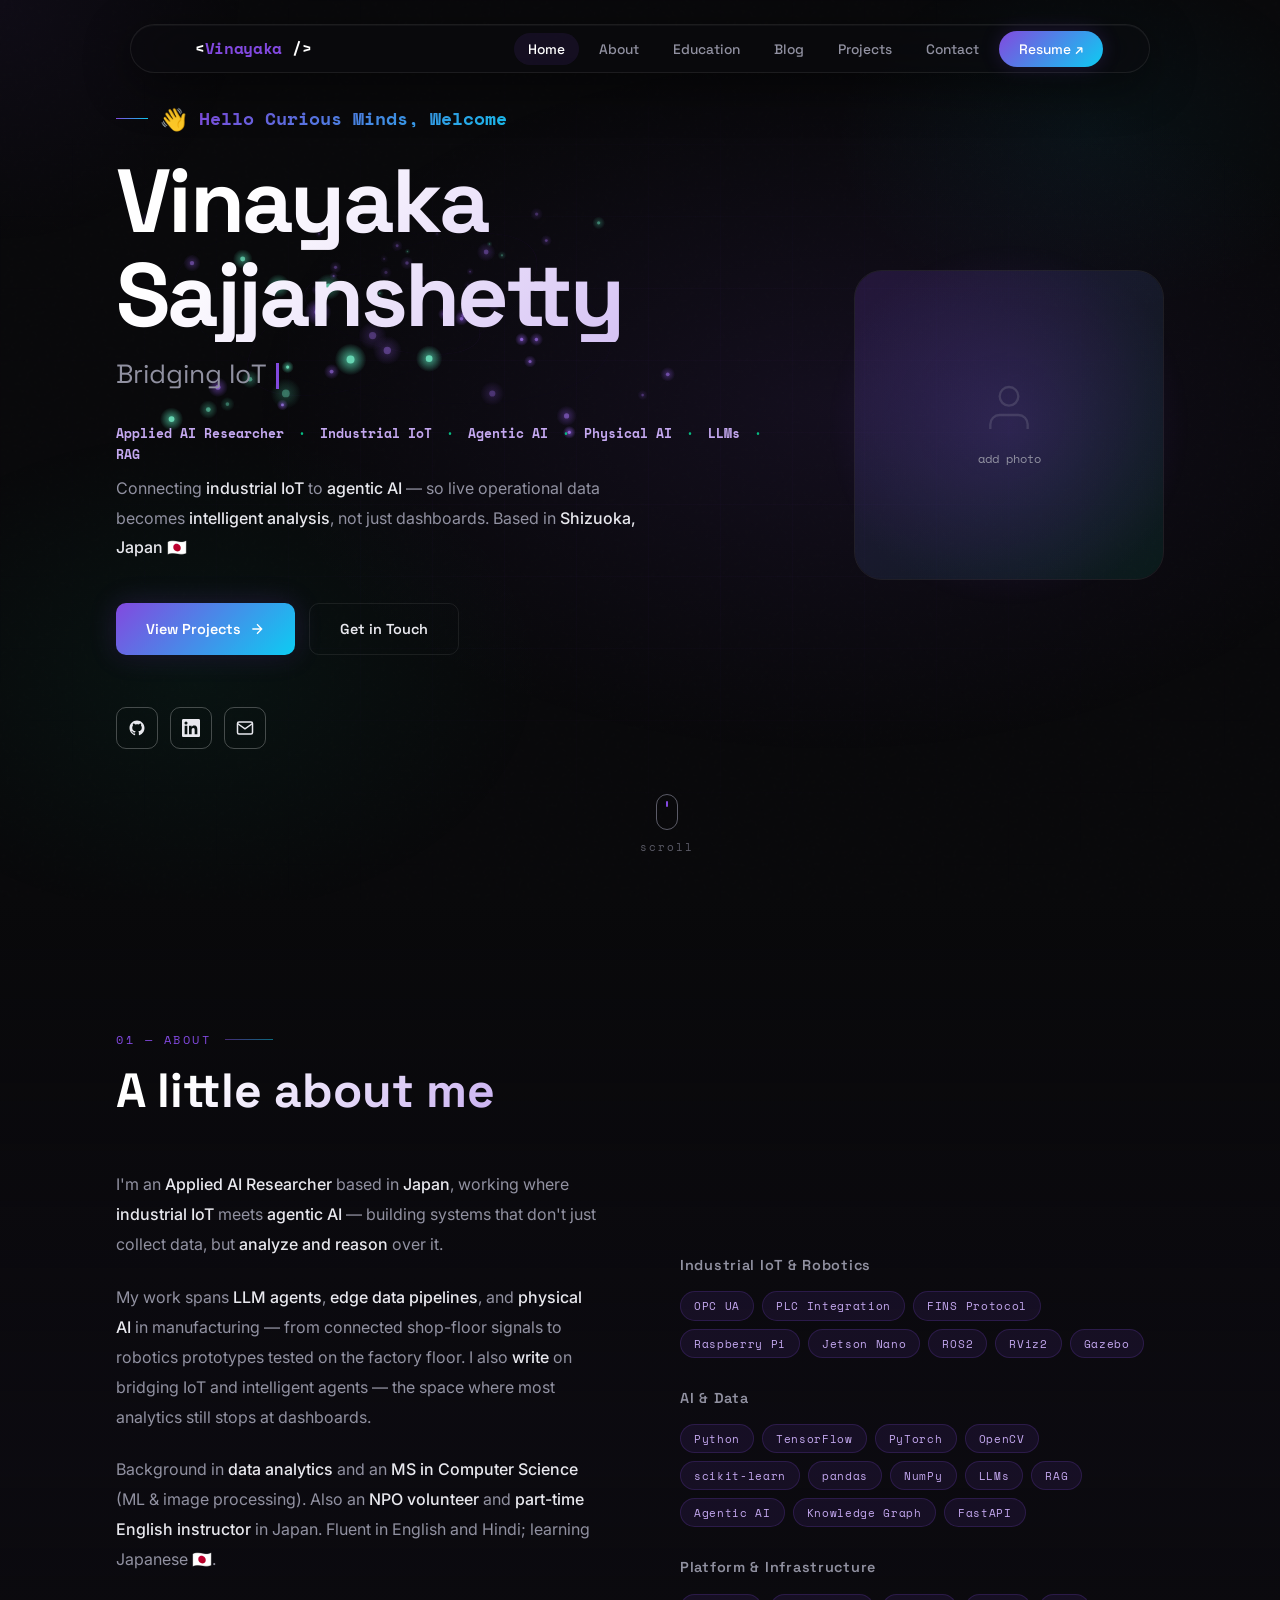
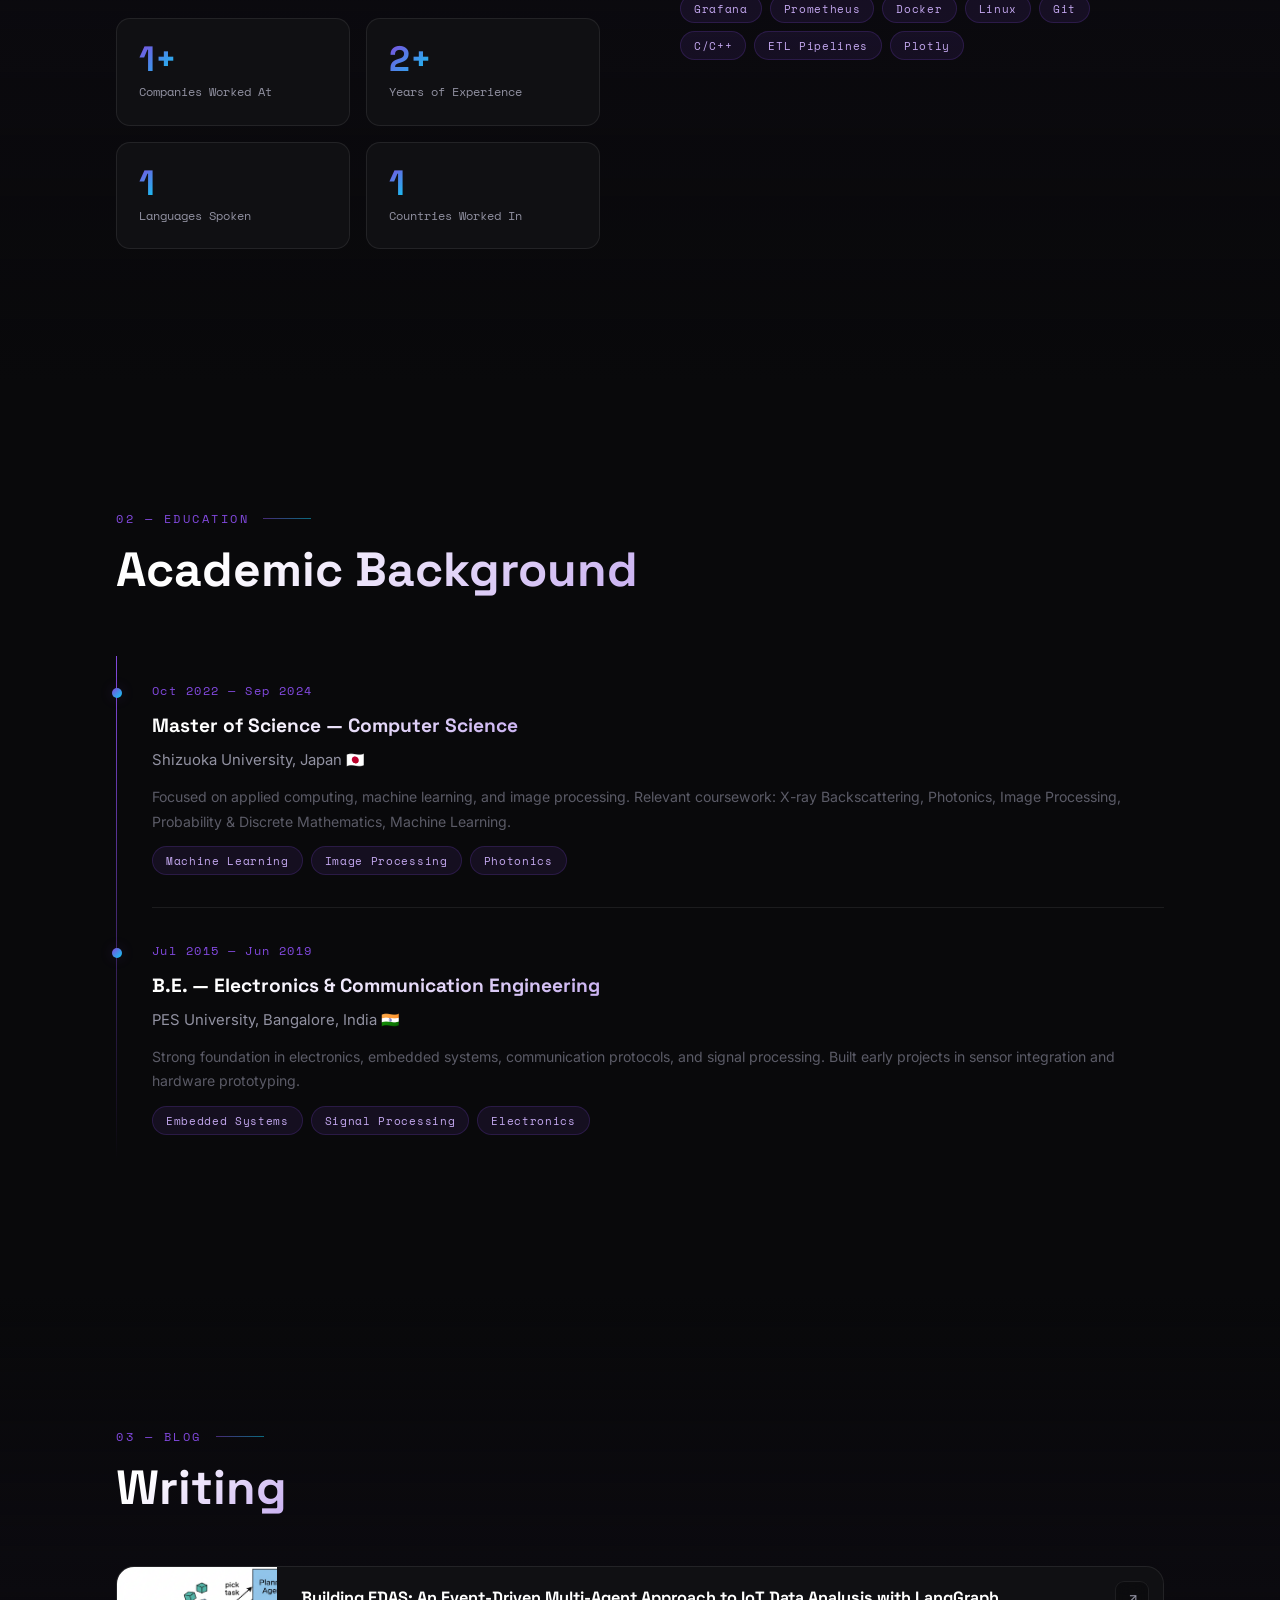
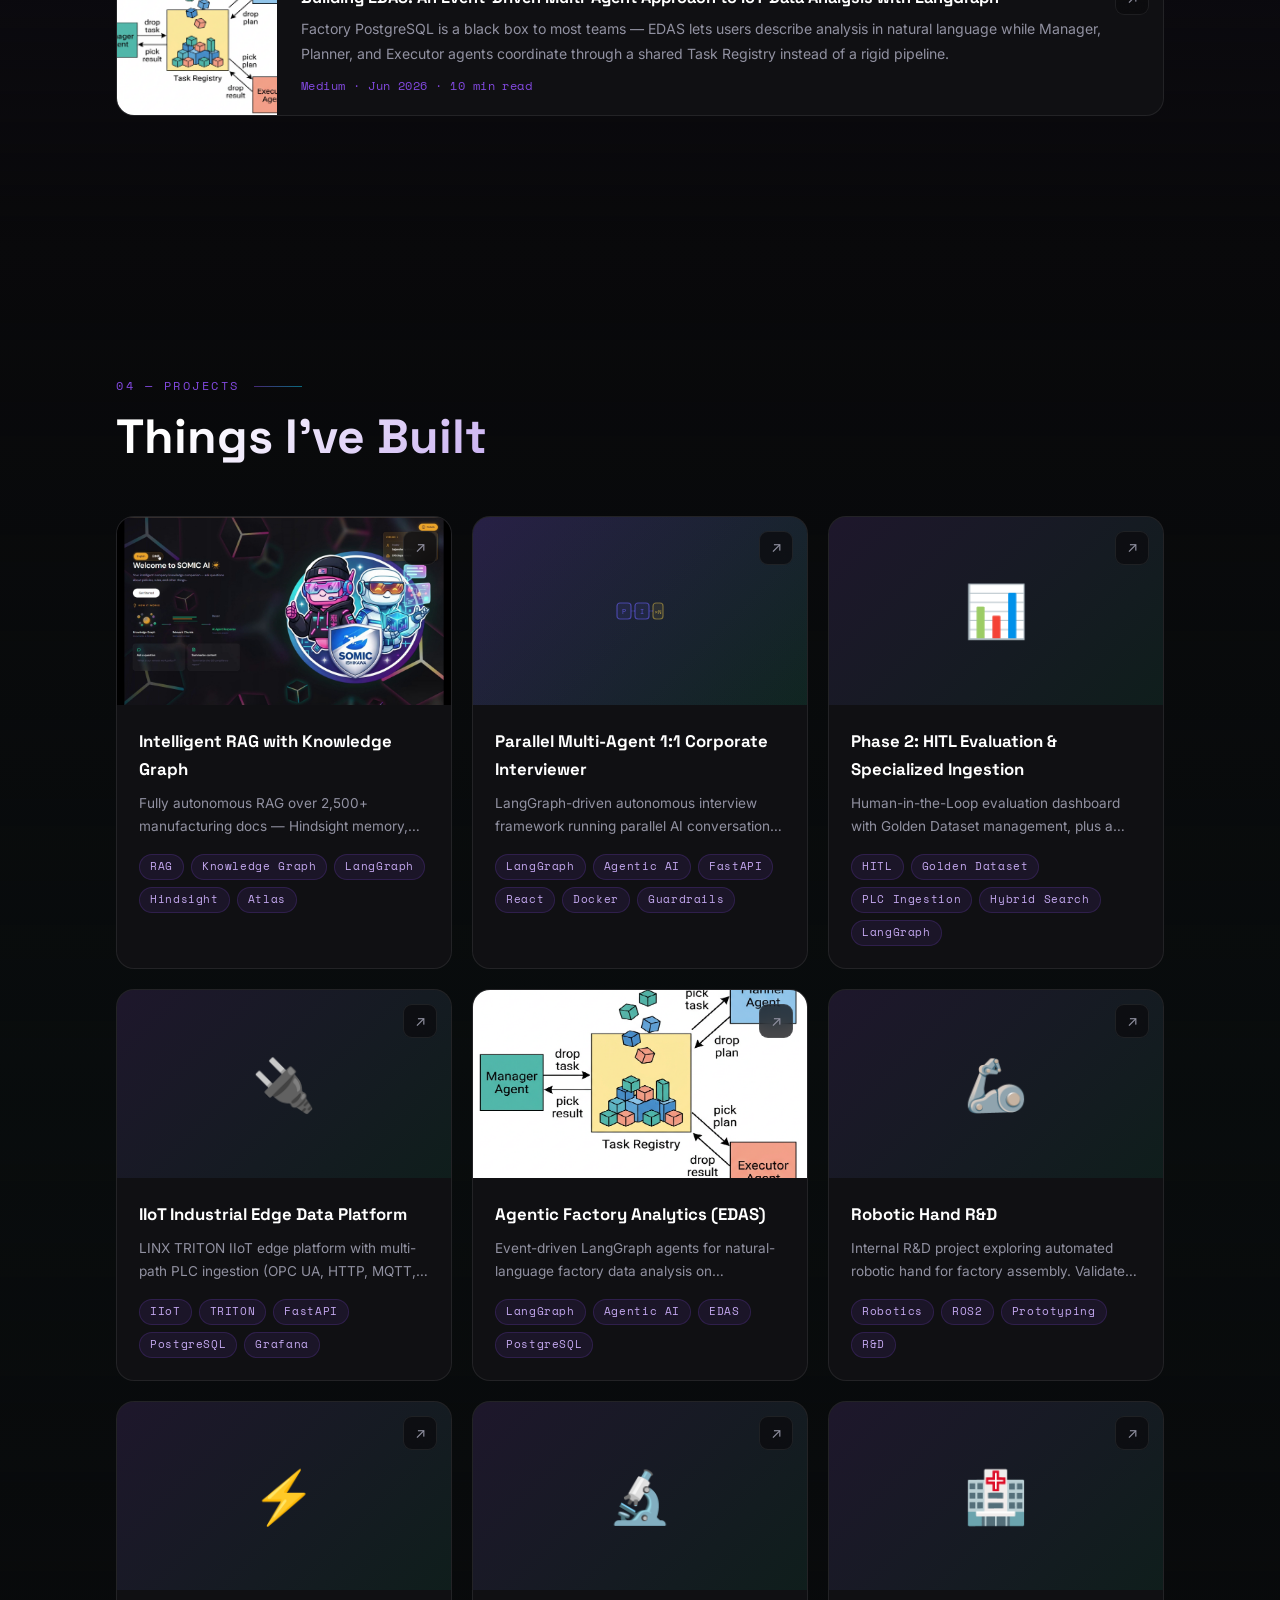
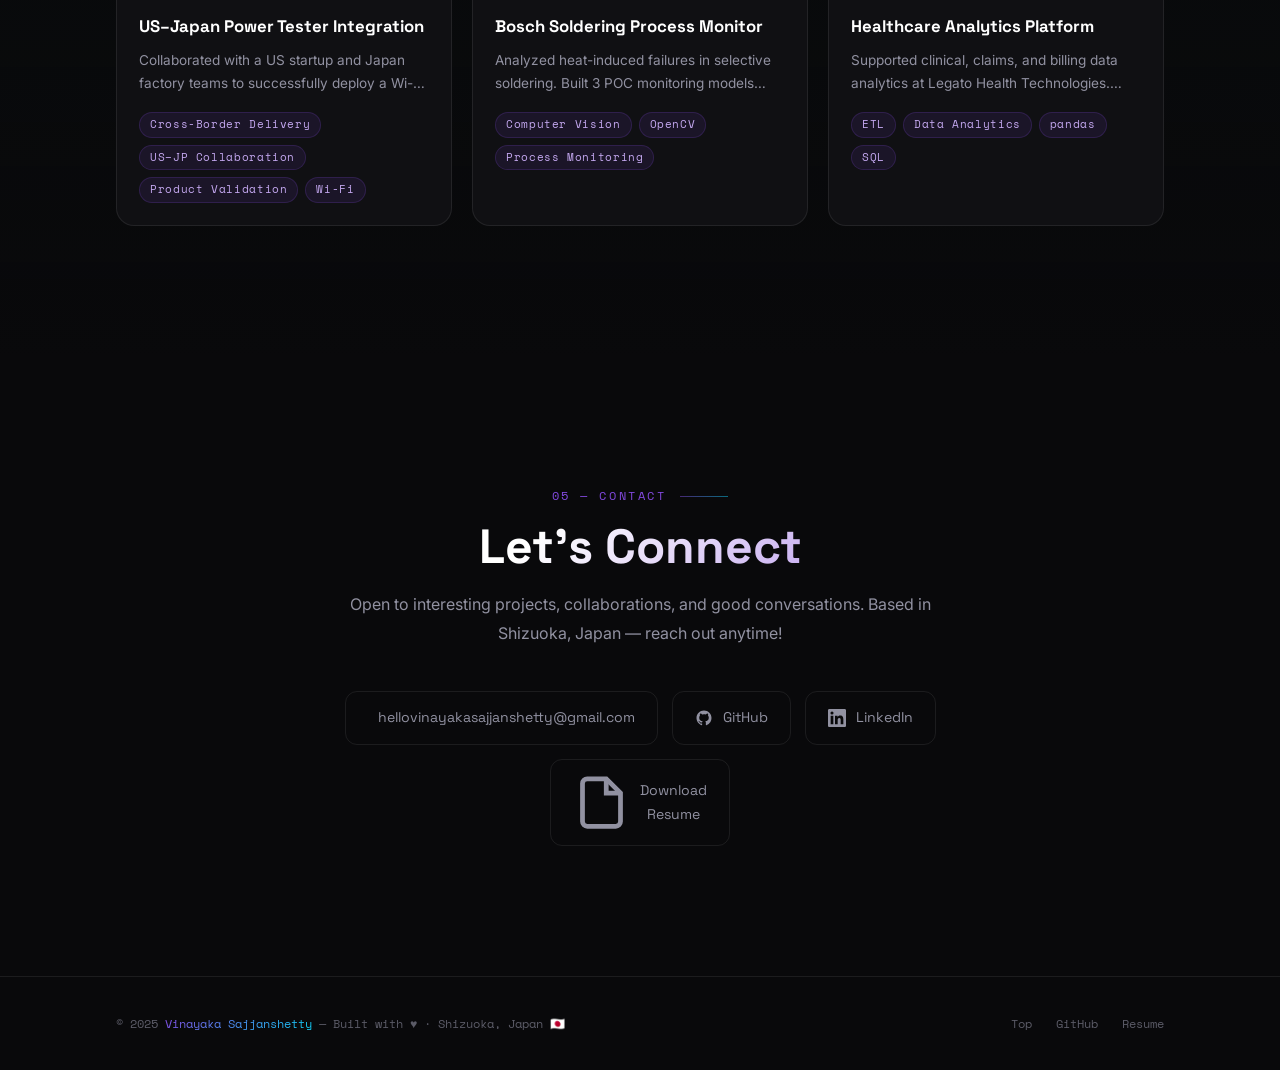
==== index.html @ d5595fe8 "added the new project the 1-1 maanger agent project" ====
<!DOCTYPE html>
<html lang="en">
<head>
  <meta charset="UTF-8" />
  <meta name="viewport" content="width=device-width, initial-scale=1.0" />
  <title>Vinayaka Sajjanshetty — Applied AI Researcher | IoT & Agentic AI</title>
  <meta name="description" content="Portfolio of Vinayaka Sajjanshetty — Applied AI Researcher bridging industrial IoT and agentic AI. Physical AI, LLMs, RAG, and manufacturing systems. Based in Shizuoka, Japan." />
  <link rel="stylesheet" href="css/style.css" />
  <link rel="stylesheet" href="css/hero.css" />
  <link rel="stylesheet" href="css/sections.css" />
</head>
<body>

  <div id="progress-bar"></div>
  <div id="cursor-glow"></div>

  <!-- NAVBAR -->
  <nav id="navbar">
    <div class="container nav-inner">
      <a href="#home" class="nav-logo">&lt;<span>Vinayaka</span> /&gt;</a>
      <ul class="nav-links">
        <li><a href="#home" class="active">Home</a></li>
        <li><a href="#about">About</a></li>
        <li><a href="#education">Education</a></li>
        <li><a href="#blog">Blog</a></li>
        <li><a href="#projects">Projects</a></li>
        <li><a href="#contact">Contact</a></li>
        <li><a href="resume.pdf" target="_blank" class="nav-resume">Resume ↗</a></li>
      </ul>
      <div class="nav-toggle" aria-label="Toggle menu">
        <span></span><span></span><span></span>
      </div>
    </div>
  </nav>

  <!-- HERO -->
  <section id="home">
    <div class="container hero-inner">
      <div class="hero-text">
        <canvas id="hero-canvas"></canvas>
        <div class="hero-text-content">
          <p class="hero-greeting">
            <span class="wave-hand">👋</span>
            <span class="greeting-text">Hello Curious Minds, Welcome<span class="animated-dots"></span></span>
          </p>
          <h1 class="hero-name">Vinayaka Sajjanshetty</h1>
          <p class="hero-role">
            <span id="typewriter" data-words="Bridging IoT &amp; Agentic AI|Applied AI Researcher|Physical AI &amp; Robotics|Industrial Intelligence"></span>
            <span class="cursor-blink"></span>
          </p>
          <p class="hero-tags">
            Applied AI Researcher <span class="role-sep">&middot;</span> Industrial IoT <span class="role-sep">&middot;</span> Agentic AI <span class="role-sep">&middot;</span> Physical AI <span class="role-sep">&middot;</span> LLMs <span class="role-sep">&middot;</span> RAG
          </p>
          <p class="hero-desc">
            Connecting <strong>industrial IoT</strong> to <strong>agentic AI</strong> &mdash; so live operational data becomes <strong>intelligent analysis</strong>, not just dashboards. Based in <strong>Shizuoka, Japan 🇯🇵</strong>
          </p>
          <div class="hero-cta">
            <a href="#projects" class="btn btn-primary">
              View Projects
              <svg width="16" height="16" viewBox="0 0 24 24" fill="none" stroke="currentColor" stroke-width="2"><path d="M5 12h14M12 5l7 7-7 7"/></svg>
            </a>
            <a href="#contact" class="btn btn-outline">Get in Touch</a>
          </div>
          <div class="hero-socials">
            <a href="https://github.com/vinayakas1997" target="_blank" title="GitHub">
              <svg viewBox="0 0 24 24" width="18" height="18" fill="currentColor"><path d="M12 2C6.477 2 2 6.484 2 12.017c0 4.425 2.865 8.18 6.839 9.504.5.092.682-.217.682-.483 0-.237-.008-.868-.013-1.703-2.782.605-3.369-1.343-3.369-1.343-.454-1.158-1.11-1.466-1.11-1.466-.908-.62.069-.608.069-.608 1.003.07 1.531 1.032 1.531 1.032.892 1.53 2.341 1.088 2.91.832.092-.647.35-1.088.636-1.338-2.22-.253-4.555-1.113-4.555-4.951 0-1.093.39-1.988 1.029-2.688-.103-.253-.446-1.272.098-2.65 0 0 .84-.27 2.75 1.026A9.564 9.564 0 0112 6.844c.85.004 1.705.115 2.504.337 1.909-1.296 2.747-1.027 2.747-1.027.546 1.379.202 2.398.1 2.651.64.7 1.028 1.595 1.028 2.688 0 3.848-2.339 4.695-4.566 4.943.359.309.678.92.678 1.855 0 1.338-.012 2.419-.012 2.747 0 .268.18.58.688.482A10.019 10.019 0 0022 12.017C22 6.484 17.522 2 12 2z"/></svg>
            </a>
            <a href="https://linkedin.com/in/vinayaka-sajjanshetty" target="_blank" title="LinkedIn">
              <svg viewBox="0 0 24 24" width="18" height="18" fill="currentColor"><path d="M20.447 20.452h-3.554v-5.569c0-1.328-.027-3.037-1.852-3.037-1.853 0-2.136 1.445-2.136 2.939v5.667H9.351V9h3.414v1.561h.046c.477-.9 1.637-1.85 3.37-1.85 3.601 0 4.267 2.37 4.267 5.455v6.286zM5.337 7.433a2.062 2.062 0 01-2.063-2.065 2.064 2.064 0 112.063 2.065zm1.782 13.019H3.555V9h3.564v11.452zM22.225 0H1.771C.792 0 0 .774 0 1.729v20.542C0 23.227.792 24 1.771 24h20.451C23.2 24 24 23.227 24 22.271V1.729C24 .774 23.2 0 22.222 0h.003z"/></svg>
            </a>
            <a href="mailto:hellovinayakasajjanshetty@gmail.com" title="Email">
              <svg viewBox="0 0 24 24" width="18" height="18" fill="none" stroke="currentColor" stroke-width="2"><path d="M4 4h16c1.1 0 2 .9 2 2v12c0 1.1-.9 2-2 2H4c-1.1 0-2-.9-2-2V6c0-1.1.9-2 2-2z"/><polyline points="22,6 12,13 2,6"/></svg>
            </a>
          </div>
        </div>
      </div>

      <div class="hero-photo-wrap">
        <div class="hero-photo-frame">
          <div class="hero-photo-placeholder">
            <svg viewBox="0 0 24 24" fill="none" stroke="currentColor" stroke-width="1"><path d="M20 21v-2a4 4 0 0 0-4-4H8a4 4 0 0 0-4 4v2"/><circle cx="12" cy="7" r="4"/></svg>
            <span>add photo</span>
          </div>
        </div>
      </div>
    </div>

    <div class="scroll-hint">
      <div class="scroll-mouse"></div>
      <span>scroll</span>
    </div>
  </section>


  <!-- ABOUT -->
  <section id="about">
    <div class="container">
      <p class="section-eyebrow reveal">01 — About</p>
      <div class="about-grid">

        <div class="about-text reveal">
          <h2 class="section-title">A little about me</h2>
          <p>
            I'm an <strong>Applied AI Researcher</strong> based in <strong>Japan</strong>, working where <strong>industrial IoT</strong> meets <strong>agentic AI</strong> &mdash; building systems that don't just collect data, but <strong>analyze and reason</strong> over it.
          </p>
          <p>
            My work spans <strong>LLM agents</strong>, <strong>edge data pipelines</strong>, and <strong>physical AI</strong> in manufacturing &mdash; from connected shop-floor signals to robotics prototypes tested on the factory floor. I also <strong>write</strong> on bridging IoT and intelligent agents &mdash; the space where most analytics still stops at dashboards.
          </p>
          <p>
            Background in <strong>data analytics</strong> and an <strong>MS in Computer Science</strong> (ML &amp; image processing). Also an <strong>NPO volunteer</strong> and <strong>part-time English instructor</strong> in Japan. Fluent in English and Hindi; learning Japanese 🇯🇵.
          </p>

          <div class="about-stats stagger">
            <div class="stat-card" style="--i:0">
              <div class="stat-num" data-target="3" data-suffix="+">0<span>+</span></div>
              <div class="stat-label">Companies Worked At</div>
            </div>
            <div class="stat-card" style="--i:1">
              <div class="stat-num" data-target="5" data-suffix="+">0<span>+</span></div>
              <div class="stat-label">Years of Experience</div>
            </div>
            <div class="stat-card" style="--i:2">
              <div class="stat-num" data-target="3" data-suffix="">0</div>
              <div class="stat-label">Languages Spoken</div>
            </div>
            <div class="stat-card" style="--i:3">
              <div class="stat-num" data-target="2" data-suffix="">0</div>
              <div class="stat-label">Countries Worked In</div>
            </div>
          </div>
        </div>

        <div class="about-skills reveal-right">
          <h3>Industrial IoT & Robotics</h3>
          <div class="skills-list">
            <span class="tag">OPC UA</span>
            <span class="tag">PLC Integration</span>
            <span class="tag">FINS Protocol</span>
            <span class="tag">Raspberry Pi</span>
            <span class="tag">Jetson Nano</span>
            <span class="tag">ROS2</span>
            <span class="tag">RViz2</span>
            <span class="tag">Gazebo</span>
          </div>

          <h3>AI & Data</h3>
          <div class="skills-list">
            <span class="tag">Python</span>
            <span class="tag">TensorFlow</span>
            <span class="tag">PyTorch</span>
            <span class="tag">OpenCV</span>
            <span class="tag">scikit-learn</span>
            <span class="tag">pandas</span>
            <span class="tag">NumPy</span>
            <span class="tag">LLMs</span>
            <span class="tag">RAG</span>
            <span class="tag">Agentic AI</span>
            <span class="tag">Knowledge Graph</span>
            <span class="tag">FastAPI</span>
          </div>

          <h3>Platform & Infrastructure</h3>
          <div class="skills-list">
            <span class="tag">Grafana</span>
            <span class="tag">Prometheus</span>
            <span class="tag">Docker</span>
            <span class="tag">Linux</span>
            <span class="tag">Git</span>
            <span class="tag">C/C++</span>
            <span class="tag">ETL Pipelines</span>
            <span class="tag">Plotly</span>
          </div>
        </div>

      </div>
    </div>
  </section>


  <!-- EDUCATION -->
  <section id="education">
    <div class="container">
      <p class="section-eyebrow reveal">02 — Education</p>
      <h2 class="section-title reveal">Academic Background</h2>

      <div class="edu-timeline">

        <div class="edu-item reveal">
          <div class="edu-year">Oct 2022 — Sep 2024</div>
          <div class="edu-degree">Master of Science — Computer Science</div>
          <div class="edu-school">Shizuoka University, Japan 🇯🇵</div>
          <div class="edu-desc">
            Focused on applied computing, machine learning, and image processing.
            Relevant coursework: X-ray Backscattering, Photonics, Image Processing,
            Probability & Discrete Mathematics, Machine Learning.
          </div>
          <div style="margin-top:12px;display:flex;gap:8px;flex-wrap:wrap;">
            <span class="tag">Machine Learning</span>
            <span class="tag">Image Processing</span>
            <span class="tag">Photonics</span>
          </div>
        </div>

        <div class="edu-item reveal">
          <div class="edu-year">Jul 2015 — Jun 2019</div>
          <div class="edu-degree">B.E. — Electronics & Communication Engineering</div>
          <div class="edu-school">PES University, Bangalore, India 🇮🇳</div>
          <div class="edu-desc">
            Strong foundation in electronics, embedded systems, communication protocols,
            and signal processing. Built early projects in sensor integration and hardware prototyping.
          </div>
          <div style="margin-top:12px;display:flex;gap:8px;flex-wrap:wrap;">
            <span class="tag">Embedded Systems</span>
            <span class="tag">Signal Processing</span>
            <span class="tag">Electronics</span>
          </div>
        </div>

      </div>
    </div>
  </section>


  <!-- BLOG -->
  <section id="blog">
    <div class="container">
      <p class="section-eyebrow reveal">03 — Blog</p>
      <h2 class="section-title reveal">Writing</h2>

      <div class="blog-list">
        <a href="https://medium.com/@vinayakasomic/building-edas-an-event-driven-multi-agent-approach-to-iot-data-analysis-with-langgraph-da48994e12d5"
           class="blog-card reveal" target="_blank" rel="noopener noreferrer">
          <div class="blog-card-thumb">
            <img src="projects/agentic-factory-analytics/model_architecture.png"
                 alt="EDAS Task Registry architecture" loading="lazy" />
          </div>
          <div class="blog-card-body">
            <h3 class="blog-card-title">Building EDAS: An Event-Driven Multi-Agent Approach to IoT Data Analysis with LangGraph</h3>
            <p class="blog-card-desc">
              Factory PostgreSQL is a black box to most teams — EDAS lets users describe analysis in natural language
              while Manager, Planner, and Executor agents coordinate through a shared Task Registry instead of a rigid pipeline.
            </p>
            <span class="blog-card-meta">Medium · Jun 2026 · 10 min read</span>
          </div>
          <span class="blog-card-arrow" aria-hidden="true">↗</span>
        </a>
      </div>
    </div>
  </section>


  <!-- PROJECTS -->
  <section id="projects">
    <div class="container">
      <p class="section-eyebrow reveal">04 — Projects</p>
      <h2 class="section-title reveal">Things I've Built</h2>

      <div class="projects-grid">

        <!-- Project 1 -->
        <a href="projects/somic-ai-agent/index.html" class="project-card reveal" style="--i:0">
          <div class="project-cover">
            <img src="projects/somic-ai-agent/assets/chatbot-poster.jpg" alt="RAG chatbot demo" class="project-cover-img" loading="lazy" />
          </div>
          <div class="project-arrow">↗</div>
          <div class="project-body">
            <h3 class="project-title">Intelligent RAG with Knowledge Graph</h3>
            <p class="project-desc">
              Fully autonomous RAG over 2,500+ manufacturing docs — Hindsight memory, LangGraph agents, hybrid retrieval, and Atlas inference (~70 t/s) with bidirectional JP ↔ EN cited answers.
            </p>
            <div class="project-tags">
              <span class="tag">RAG</span>
              <span class="tag">Knowledge Graph</span>
              <span class="tag">LangGraph</span>
              <span class="tag">Hindsight</span>
              <span class="tag">Atlas</span>
            </div>
          </div>
        </a>

        <!-- Multi-Agent Interviewer (Recent) -->
        <a href="projects/multi-agent-interviewer/index.html" class="project-card reveal" style="--i:1">
          <div class="project-cover">
            <div class="project-cover-placeholder" style="background:linear-gradient(135deg,rgba(108,99,255,0.12),rgba(29,158,117,0.06));padding:12px;">
              <svg width="48" height="32" viewBox="0 0 48 32" fill="none" xmlns="http://www.w3.org/2000/svg">
                <rect x="1" y="8" width="14" height="16" rx="3" stroke="rgba(108,99,255,0.55)" stroke-width="1.2" fill="rgba(108,99,255,0.08)"/>
                <text x="8" y="19" text-anchor="middle" fill="rgba(108,99,255,0.7)" font-size="7" font-family="monospace">P</text>
                <rect x="19" y="8" width="14" height="16" rx="3" stroke="rgba(108,99,255,0.55)" stroke-width="1.2" fill="rgba(108,99,255,0.08)"/>
                <text x="26" y="19" text-anchor="middle" fill="rgba(108,99,255,0.7)" font-size="7" font-family="monospace">I</text>
                <rect x="37" y="8" width="10" height="16" rx="3" stroke="rgba(232,197,71,0.45)" stroke-width="1.2" fill="rgba(232,197,71,0.08)"/>
                <text x="42" y="19" text-anchor="middle" fill="rgba(232,197,71,0.7)" font-size="6" font-family="monospace">×N</text>
                <line x1="15" y1="16" x2="19" y2="16" stroke="rgba(108,99,255,0.35)" stroke-width="0.8"/>
                <polygon points="18,15 19,16 18,17" fill="rgba(108,99,255,0.35)"/>
                <line x1="33" y1="16" x2="37" y2="16" stroke="rgba(108,99,255,0.35)" stroke-width="0.8"/>
                <polygon points="36,15 37,16 36,17" fill="rgba(108,99,255,0.35)"/>
              </svg>
            </div>
          </div>
          <div class="project-arrow">↗</div>
          <div class="project-body">
            <h3 class="project-title">Parallel Multi-Agent 1:1 Corporate Interviewer</h3>
            <p class="project-desc">
              LangGraph-driven autonomous interview framework running parallel AI conversational 1:1 sessions with real-time extraction, 7 guardrails (≥0.85 score, 5-turn limit, difflib repetition detection), and prompt-driven agent customization — compressing 10+ hours of manual 1:1s into 1 hour.
            </p>
            <div class="project-tags">
              <span class="tag">LangGraph</span>
              <span class="tag">Agentic AI</span>
              <span class="tag">FastAPI</span>
              <span class="tag">React</span>
              <span class="tag">Docker</span>
              <span class="tag">Guardrails</span>
            </div>
          </div>
        </a>

        <!-- Phase 2: HITL Evaluation & Ingestion -->
        <a href="projects/somic-ai-agent-part-2/index.html" class="project-card reveal" style="--i:2">
          <div class="project-cover">
            <div class="project-cover-placeholder">📊</div>
          </div>
          <div class="project-arrow">↗</div>
          <div class="project-body">
            <h3 class="project-title">Phase 2: HITL Evaluation &amp; Specialized Ingestion</h3>
            <p class="project-desc">
              Human-in-the-Loop evaluation dashboard with Golden Dataset management, plus a specialized
              PLC ingestion pipeline with entity-anchored metadata enrichment achieving 85-90% retrieval accuracy.
            </p>
            <div class="project-tags">
              <span class="tag">HITL</span>
              <span class="tag">Golden Dataset</span>
              <span class="tag">PLC Ingestion</span>
              <span class="tag">Hybrid Search</span>
              <span class="tag">LangGraph</span>
            </div>
          </div>
        </a>

        <!-- Project 2 -->
        <a href="projects/opc-ua-transformation/index.html" class="project-card reveal" style="--i:3">
          <div class="project-cover">
            <div class="project-cover-placeholder">🔌</div>
          </div>
          <div class="project-arrow">↗</div>
          <div class="project-body">
            <h3 class="project-title">IIoT Industrial Edge Data Platform</h3>
            <p class="project-desc">
              LINX TRITON IIoT edge platform with multi-path PLC ingestion (OPC UA, HTTP, MQTT, CSV),
              n8n + FastAPI → PostgreSQL pipeline, Grafana dashboards, and Ansible Semaphore fleet ops.
            </p>
            <div class="project-tags">
              <span class="tag">IIoT</span>
              <span class="tag">TRITON</span>
              <span class="tag">FastAPI</span>
              <span class="tag">PostgreSQL</span>
              <span class="tag">Grafana</span>
            </div>
          </div>
        </a>

        <!-- Project 3 — Part 2 -->
        <a href="projects/agentic-factory-analytics/index.html" class="project-card reveal" style="--i:4">
          <div class="project-cover">
            <img src="projects/agentic-factory-analytics/model_architecture.png" alt="EDAS Task Registry architecture" class="project-cover-img" loading="lazy" />
          </div>
          <div class="project-arrow">↗</div>
          <div class="project-body">
            <h3 class="project-title">Agentic Factory Analytics (EDAS)</h3>
            <p class="project-desc">
              Event-driven LangGraph agents for natural-language factory data analysis on PostgreSQL —
              Manager, Planner, and Executor coordinated through a shared Task Registry. Part 2 of the IIoT platform.
            </p>
            <div class="project-tags">
              <span class="tag">LangGraph</span>
              <span class="tag">Agentic AI</span>
              <span class="tag">EDAS</span>
              <span class="tag">PostgreSQL</span>
            </div>
          </div>
        </a>

        <!-- Project 4 -->
        <a href="projects/robotic-hand/index.html" class="project-card reveal" style="--i:5">
          <div class="project-cover">
            <div class="project-cover-placeholder">🦾</div>
          </div>
          <div class="project-arrow">↗</div>
          <div class="project-body">
            <h3 class="project-title">Robotic Hand R&D</h3>
            <p class="project-desc">
              Internal R&D project exploring automated robotic hand for factory assembly.
              Validated standing-work motion cycles, identified grip limitations for roadmap.
            </p>
            <div class="project-tags">
              <span class="tag">Robotics</span>
              <span class="tag">ROS2</span>
              <span class="tag">Prototyping</span>
              <span class="tag">R&D</span>
            </div>
          </div>
        </a>

        <!-- Project 5 -->
        <a href="projects/power-testing/index.html" class="project-card reveal" style="--i:6">
          <div class="project-cover">
            <div class="project-cover-placeholder">⚡</div>
          </div>
          <div class="project-arrow">↗</div>
          <div class="project-body">
            <h3 class="project-title">US–Japan Power Tester Integration</h3>
            <p class="project-desc">
              Collaborated with a US startup and Japan factory teams to successfully deploy a Wi-Fi power testing system on-site — resolving critical data failures and enabling real-time power analytics for operators.
            </p>
            <div class="project-tags">
              <span class="tag">Cross-Border Delivery</span>
              <span class="tag">US–JP Collaboration</span>
              <span class="tag">Product Validation</span>
              <span class="tag">Wi-Fi</span>
            </div>
          </div>
        </a>

        <!-- Project 6 -->
        <a href="projects/bosch-monitoring/index.html" class="project-card reveal" style="--i:7">
          <div class="project-cover">
            <div class="project-cover-placeholder">🔬</div>
          </div>
          <div class="project-arrow">↗</div>
          <div class="project-body">
            <h3 class="project-title">Bosch Soldering Process Monitor</h3>
            <p class="project-desc">
              Analyzed heat-induced failures in selective soldering. Built 3 POC monitoring
              models including a mini-camera setup to identify optimal operating windows.
            </p>
            <div class="project-tags">
              <span class="tag">Computer Vision</span>
              <span class="tag">OpenCV</span>
              <span class="tag">Process Monitoring</span>
            </div>
          </div>
        </a>

        <!-- Project 7 -->
        <a href="projects/healthcare-analytics/index.html" class="project-card reveal" style="--i:8">
          <div class="project-cover">
            <div class="project-cover-placeholder">🏥</div>
          </div>
          <div class="project-arrow">↗</div>
          <div class="project-body">
            <h3 class="project-title">Healthcare Analytics Platform</h3>
            <p class="project-desc">
              Supported clinical, claims, and billing data analytics at Legato Health Technologies.
              Root-cause analysis, ETL pipelines, and cross-team data quality improvement.
            </p>
            <div class="project-tags">
              <span class="tag">ETL</span>
              <span class="tag">Data Analytics</span>
              <span class="tag">pandas</span>
              <span class="tag">SQL</span>
            </div>
          </div>
        </a>

        <!-- Add more projects here -->

      </div>
    </div>
  </section>


  <!-- CONTACT -->
  <section id="contact">
    <div class="container">
      <div class="contact-inner reveal">
        <p class="section-eyebrow" style="justify-content:center">05 — Contact</p>
        <h2 class="section-title">Let's Connect</h2>
        <p class="contact-sub">
          Open to interesting projects, collaborations, and good conversations.
          Based in Shizuoka, Japan — reach out anytime!
        </p>
        <div class="contact-links">
          <a href="mailto:hellovinayakasajjanshetty@gmail.com" class="contact-link">
            <svg viewBox="0 0 24 24" fill="none" stroke="currentColor" stroke-width="2"><path d="M4 4h16c1.1 0 2 .9 2 2v12c0 1.1-.9 2-2 2H4c-1.1 0-2-.9-2-2V6c0-1.1.9-2 2-2z"/><polyline points="22,6 12,13 2,6"/></svg>
            hellovinayakasajjanshetty@gmail.com
          </a>
          <a href="https://github.com/vinayakas1997" target="_blank" class="contact-link">
            <svg viewBox="0 0 24 24" width="18" height="18" fill="currentColor"><path d="M12 2C6.477 2 2 6.484 2 12.017c0 4.425 2.865 8.18 6.839 9.504.5.092.682-.217.682-.483 0-.237-.008-.868-.013-1.703-2.782.605-3.369-1.343-3.369-1.343-.454-1.158-1.11-1.466-1.11-1.466-.908-.62.069-.608.069-.608 1.003.07 1.531 1.032 1.531 1.032.892 1.53 2.341 1.088 2.91.832.092-.647.35-1.088.636-1.338-2.22-.253-4.555-1.113-4.555-4.951 0-1.093.39-1.988 1.029-2.688-.103-.253-.446-1.272.098-2.65 0 0 .84-.27 2.75 1.026A9.564 9.564 0 0112 6.844c.85.004 1.705.115 2.504.337 1.909-1.296 2.747-1.027 2.747-1.027.546 1.379.202 2.398.1 2.651.64.7 1.028 1.595 1.028 2.688 0 3.848-2.339 4.695-4.566 4.943.359.309.678.92.678 1.855 0 1.338-.012 2.419-.012 2.747 0 .268.18.58.688.482A10.019 10.019 0 0022 12.017C22 6.484 17.522 2 12 2z"/></svg>
            GitHub
          </a>
          <a href="https://linkedin.com/in/vinayaka-sajjanshetty" target="_blank" class="contact-link">
            <svg viewBox="0 0 24 24" width="18" height="18" fill="currentColor"><path d="M20.447 20.452h-3.554v-5.569c0-1.328-.027-3.037-1.852-3.037-1.853 0-2.136 1.445-2.136 2.939v5.667H9.351V9h3.414v1.561h.046c.477-.9 1.637-1.85 3.37-1.85 3.601 0 4.267 2.37 4.267 5.455v6.286zM5.337 7.433a2.062 2.062 0 01-2.063-2.065 2.064 2.064 0 112.063 2.065zm1.782 13.019H3.555V9h3.564v11.452zM22.225 0H1.771C.792 0 0 .774 0 1.729v20.542C0 23.227.792 24 1.771 24h20.451C23.2 24 24 23.227 24 22.271V1.729C24 .774 23.2 0 22.222 0h.003z"/></svg>
            LinkedIn
          </a>
          <a href="resume.pdf" target="_blank" class="contact-link">
            <svg viewBox="0 0 24 24" fill="none" stroke="currentColor" stroke-width="2"><path d="M14 2H6a2 2 0 0 0-2 2v16a2 2 0 0 0 2 2h12a2 2 0 0 0 2-2V8z"/><polyline points="14 2 14 8 20 8"/></svg>
            Download Resume
          </a>
        </div>
      </div>
    </div>
  </section>


  <!-- FOOTER -->
  <footer>
    <div class="container footer-inner">
      <p class="footer-copy">© 2025 <span>Vinayaka Sajjanshetty</span> — Built with ♥ · Shizuoka, Japan 🇯🇵</p>
      <div class="footer-links">
        <a href="#home">Top</a>
        <a href="https://github.com/vinayakas1997" target="_blank">GitHub</a>
        <a href="resume.pdf" target="_blank">Resume</a>
      </div>
    </div>
  </footer>

  <script src="js/main.js"></script>
</body>
</html>
---- css/style.css ----
/* ============================================
   STYLE.CSS — Premium HSL Design System
   ============================================ */

@import url('https://fonts.googleapis.com/css2?family=Space+Grotesk:wght@300;400;500;600;700&family=Space+Mono:wght@400;700&family=Inter:wght@300;400;500&display=swap');

:root {
  /* HSL Color System */
  --bg:           hsl(240, 10%, 3.9%);
  --bg-card:      hsl(240, 8%, 7%);
  --bg-glass:     hsla(240, 8%, 10%, 0.6);
  --border:       hsla(240, 5%, 100%, 0.08);
  --border-hover: hsla(263, 70%, 60%, 0.35);

  /* Cyber Violet — primary */
  --accent:       hsl(263, 70%, 58%);
  --accent-hsl:   263, 70%, 58%;
  --accent-glow:  hsla(263, 70%, 58%, 0.2);
  --accent-light: hsl(263, 70%, 80%);

  /* Electric Emerald — secondary (robotics/IoT) */
  --accent-2:     hsl(161, 94%, 38%);
  --accent-2-glow:hsla(161, 94%, 38%, 0.15);

  /* Gradients */
  --grad-primary: linear-gradient(135deg, hsl(263,70%,58%) 0%, hsl(190,90%,50%) 100%);
  --grad-text:    linear-gradient(135deg, #ffffff 20%, hsl(263,70%,82%) 100%);
  --grad-card:    linear-gradient(135deg, hsla(263,70%,58%,0.06) 0%, transparent 60%);

  /* Text */
  --text:       hsl(240, 15%, 92%);
  --text-muted: hsl(240, 8%, 60%);
  --text-dim:   hsl(240, 6%, 38%);
  --white:      #ffffff;

  /* Typography */
  --font-display: 'Space Grotesk', sans-serif;
  --font-mono:    'Space Mono', monospace;
  --font-body:    'Inter', sans-serif;

  /* Layout */
  --section-gap: 130px;
  --card-radius:  18px;

  /* Motion */
  --ease:  cubic-bezier(0.16, 1, 0.3, 1);
  --fast:  0.2s var(--ease);
  --med:   0.45s var(--ease);
  --slow:  0.75s var(--ease);
}

*, *::before, *::after { margin:0; padding:0; box-sizing:border-box; }

html { scroll-behavior: smooth; font-size: 16px; }

body {
  background: var(--bg);
  color: var(--text);
  font-family: var(--font-body);
  line-height: 1.7;
  overflow-x: hidden;
}

a { color: inherit; text-decoration: none; }
img { max-width: 100%; display: block; }

/* ── Scroll progress bar ── */
#progress-bar {
  position: fixed; top: 0; left: 0;
  height: 2px; width: 0%;
  background: var(--grad-primary);
  z-index: 9999;
  transition: width 0.1s linear;
  box-shadow: 0 0 12px var(--accent-glow);
}

/* ── Noise overlay ── */
body::before {
  content: '';
  position: fixed; inset: 0;
  background-image: url("data:image/svg+xml,%3Csvg viewBox='0 0 256 256' xmlns='http://www.w3.org/2000/svg'%3E%3Cfilter id='noise'%3E%3CfeTurbulence type='fractalNoise' baseFrequency='0.9' numOctaves='4' stitchTiles='stitch'/%3E%3C/filter%3E%3Crect width='100%25' height='100%25' filter='url(%23noise)' opacity='0.03'/%3E%3C/svg%3E");
  pointer-events: none; z-index: 0; opacity: 0.35;
}

/* ── Grid bg ── */
body::after {
  content: '';
  position: fixed; inset: 0;
  background-image:
    linear-gradient(hsla(263,70%,58%,0.025) 1px, transparent 1px),
    linear-gradient(90deg, hsla(263,70%,58%,0.025) 1px, transparent 1px);
  background-size: 72px 72px;
  mask-image: radial-gradient(ellipse 80% 80% at 50% 50%, black 20%, transparent 75%);
  pointer-events: none; z-index: 0;
}

section { position: relative; z-index: 1; padding: var(--section-gap) 0; }

.container { max-width: 1120px; margin: 0 auto; padding: 0 36px; }

/* ── Section eyebrow ── */
.section-eyebrow {
  font-family: var(--font-mono);
  font-size: 0.72rem;
  letter-spacing: 0.22em;
  text-transform: uppercase;
  color: var(--accent);
  margin-bottom: 14px;
  display: flex; align-items: center; gap: 14px;
}
.section-eyebrow::after {
  content: ''; flex: 1; max-width: 48px; height: 1px;
  background: var(--grad-primary); opacity: 0.5;
}

/* ── Section title with gradient ── */
.section-title {
  font-family: var(--font-display);
  font-size: clamp(2rem, 4vw, 3rem);
  font-weight: 700;
  line-height: 1.12;
  margin-bottom: 52px;
  background: var(--grad-text);
  -webkit-background-clip: text;
  -webkit-text-fill-color: transparent;
  background-clip: text;
  display: inline-block;
}

/* ── Cursor glow ── */
#cursor-glow {
  position: fixed;
  width: 500px; height: 500px;
  border-radius: 50%;
  pointer-events: none; z-index: 0;
  background: radial-gradient(circle, hsla(263,70%,58%,0.055) 0%, transparent 70%);
  transform: translate(-50%, -50%);
  transition: left 0.12s ease, top 0.12s ease, background 0.4s ease, width 0.4s ease, height 0.4s ease;
}
#cursor-glow.on-card {
  width: 700px; height: 700px;
  background: radial-gradient(circle, hsla(263,70%,58%,0.08) 0%, transparent 65%);
}
#cursor-glow.on-link {
  width: 300px; height: 300px;
  background: radial-gradient(circle, hsla(190,90%,55%,0.12) 0%, transparent 65%);
}

/* ── Reveal animations ── */
.reveal        { opacity: 0; transform: translateY(36px); transition: opacity var(--slow), transform var(--slow); }
.reveal-left   { opacity: 0; transform: translateX(-36px); transition: opacity var(--slow), transform var(--slow); }
.reveal-right  { opacity: 0; transform: translateX(36px); transition: opacity var(--slow), transform var(--slow); }
.reveal.visible, .reveal-left.visible, .reveal-right.visible { opacity: 1; transform: translate(0); }

/* Text mask reveal */
.text-reveal-mask { overflow: hidden; display: block; }
.text-reveal-inner { transform: translateY(105%); transition: transform var(--slow); display: block; }
.reveal.visible .text-reveal-inner { transform: translateY(0); }

/* Stagger */
.stagger > * { transition-delay: calc(var(--i, 0) * 90ms); }

/* ── Tag ── */
.tag {
  display: inline-block; padding: 4px 13px;
  border-radius: 100px; font-size: 0.7rem;
  font-family: var(--font-mono); letter-spacing: 0.06em;
  background: hsla(263,70%,58%,0.1);
  color: var(--accent-light);
  border: 1px solid hsla(263,70%,58%,0.2);
  transition: background var(--fast), transform var(--fast), border-color var(--fast);
}
.tag:hover { background: hsla(263,70%,58%,0.2); transform: translateY(-2px); border-color: hsla(263,70%,58%,0.4); }

/* ── Buttons ── */
.btn {
  display: inline-flex; align-items: center; gap: 8px;
  padding: 13px 30px; border-radius: 10px;
  font-family: var(--font-display); font-weight: 600; font-size: 0.9rem;
  cursor: pointer; transition: all var(--fast);
  position: relative; overflow: hidden; border: none;
}

.btn-primary {
  background: var(--grad-primary);
  color: #fff;
  box-shadow: 0 0 28px var(--accent-glow), 0 4px 15px rgba(0,0,0,0.3);
}
.btn-primary:hover {
  box-shadow: 0 0 48px var(--accent-glow), 0 0 80px hsla(263,70%,58%,0.15);
  transform: translateY(-3px) scale(1.02);
}
.btn-primary:active { transform: scale(0.97); }

.btn-outline {
  background: transparent; color: var(--text);
  border: 1px solid var(--border);
}
.btn-outline:hover {
  border-color: var(--accent); color: var(--accent);
  transform: translateY(-3px);
  background: hsla(263,70%,58%,0.06);
}

/* Magnetic wrapper */
.btn-magnetic-wrap { display: inline-block; }

/* ── Divider ── */
.divider { width: 100%; height: 1px; background: var(--border); }

/* ── Responsive ── */
@media (max-width: 768px) {
  :root { --section-gap: 80px; }
  .container { padding: 0 20px; }
}
---- css/hero.css ----
/* ============================================
   HERO.CSS — Capsule Navbar + Premium Hero
   ============================================ */

/* ── Capsule Navbar ── */
#navbar {
  position: fixed;
  top: 24px;
  left: 50%;
  transform: translateX(-50%);
  width: 92%;
  max-width: 1020px;
  border-radius: 100px;
  background: hsla(240, 10%, 5%, 0.5);
  backdrop-filter: blur(28px);
  -webkit-backdrop-filter: blur(28px);
  border: 1px solid var(--border);
  box-shadow: 0 12px 48px rgba(0, 0, 0, 0.45), inset 0 1px 0 hsla(255, 100%, 100%, 0.04);
  padding: 10px 10px 10px 28px;
  z-index: 1000;
  transition: all var(--med);
}

#navbar.scrolled {
  background: hsla(240, 10%, 4%, 0.75);
  box-shadow: 0 16px 60px rgba(0, 0, 0, 0.6), 0 0 0 1px var(--border);
  top: 16px;
}

.nav-inner {
  display: flex;
  align-items: center;
  justify-content: space-between;
}

.nav-logo {
  font-family: var(--font-mono);
  font-size: 1rem;
  font-weight: 700;
  color: var(--white);
  letter-spacing: -0.02em;
  white-space: nowrap;
}

.nav-logo span {
  color: var(--accent);
}

.nav-links {
  display: flex;
  align-items: center;
  gap: 6px;
  list-style: none;
}

.nav-links a {
  font-family: var(--font-display);
  font-size: 0.86rem;
  font-weight: 500;
  color: var(--text-muted);
  transition: color var(--fast);
  padding: 7px 14px;
  border-radius: 100px;
  position: relative;
}

.nav-links a:hover,
.nav-links a.active {
  color: var(--white);
  background: hsla(263, 70%, 58%, 0.1);
}

.nav-resume {
  font-family: var(--font-mono);
  font-size: 0.78rem;
  padding: 9px 20px !important;
  border-radius: 100px !important;
  background: var(--grad-primary) !important;
  color: #fff !important;
  box-shadow: 0 0 20px var(--accent-glow);
  transition: all var(--fast) !important;
}

.nav-resume:hover {
  box-shadow: 0 0 36px var(--accent-glow), 0 0 60px hsla(263, 70%, 58%, 0.15) !important;
  transform: translateY(-2px) !important;
}

.nav-toggle {
  display: none;
  flex-direction: column;
  gap: 5px;
  cursor: pointer;
  padding: 8px;
}

.nav-toggle span {
  display: block;
  width: 22px;
  height: 2px;
  background: var(--text);
  border-radius: 2px;
  transition: all var(--fast);
}

/* ── Hero ── */
#home {
  min-height: 100vh;
  display: flex;
  align-items: center;
  padding-top: 80px;
  overflow: hidden;
}

#home::before {
  content: '';
  position: absolute;
  inset: 0;
  background:
    radial-gradient(ellipse 70% 60% at 65% 45%, hsla(263, 70%, 58%, 0.09) 0%, transparent 65%),
    radial-gradient(ellipse 50% 50% at 15% 75%, hsla(161, 94%, 38%, 0.06) 0%, transparent 55%),
    radial-gradient(ellipse 40% 40% at 85% 15%, hsla(190, 90%, 50%, 0.05) 0%, transparent 50%);
  animation: bgBreath 10s ease-in-out infinite alternate;
}

@keyframes bgBreath {
  0% {
    opacity: .7
  }

  100% {
    opacity: 1
  }
}

.hero-inner {
  display: grid;
  grid-template-columns: 1fr auto;
  align-items: center;
  gap: 80px;
  width: 100%;
  position: relative;
  z-index: 2;
}

/* ── Hero text ── */
.hero-greeting {
  font-family: var(--font-mono);
  font-size: 1.15rem; /* Increased size from 0.88rem */
  margin-bottom: 18px;
  opacity: 0;
  animation: fadeUp 0.6s var(--ease) 0.3s forwards;
  display: flex;
  align-items: center;
  gap: 12px;
}

.hero-greeting .greeting-text {
  background: var(--grad-primary);
  -webkit-background-clip: text;
  -webkit-text-fill-color: transparent;
  background-clip: text;
  font-weight: 600;
}

.wave-hand {
  display: inline-block;
  font-size: 1.35rem; /* slightly larger emoji to stand out */
  animation: wave-animation 2.5s infinite;
  transform-origin: 70% 70%;
}

@keyframes wave-animation {
    0% { transform: rotate( 0.0deg) }
   10% { transform: rotate(14.0deg) }
   20% { transform: rotate(-8.0deg) }
   30% { transform: rotate(14.0deg) }
   40% { transform: rotate(-4.0deg) }
   50% { transform: rotate(10.0deg) }
   60% { transform: rotate( 0.0deg) }
  100% { transform: rotate( 0.0deg) }
}

.hero-greeting::before {
  content: '';
  width: 32px;
  height: 1px;
  background: var(--grad-primary);
}

.animated-dots {
  display: inline-block;
  width: 3ch;
  text-align: left;
}

.animated-dots::after {
  content: '...';
  display: inline-block;
  width: 0;
  overflow: hidden;
  vertical-align: bottom;
  animation: continuous-dots 2s steps(4, end) infinite;
}

@keyframes continuous-dots {
  to {
    width: 3ch;
  }
}

.hero-name {
  font-family: var(--font-display);
  font-size: clamp(3rem, 7vw, 5.8rem);
  font-weight: 700;
  line-height: 1.04;
  letter-spacing: -0.03em;
  margin-bottom: 10px;
  opacity: 0;
  animation: fadeUp 0.6s var(--ease) 0.45s forwards;
  background: var(--grad-text);
  -webkit-background-clip: text;
  -webkit-text-fill-color: transparent;
  background-clip: text;
  display: inline-block;
}

.hero-role {
  font-family: var(--font-display);
  font-size: clamp(1.15rem, 2.5vw, 1.65rem);
  font-weight: 400;
  color: var(--text-muted);
  margin-bottom: 26px;
  min-height: 4.8rem;
  opacity: 0;
  animation: fadeUp 0.6s var(--ease) 0.6s forwards;
}

@media (min-width: 901px) {
  .hero-role {
    min-height: 2.5rem;
  }
}

.hero-tags {
  font-family: var(--font-mono);
  font-size: 0.8rem;
  font-weight: 600;
  color: var(--accent-light);
  margin-bottom: 8px; /* Sticks closely to the paragraph */
  opacity: 0;
  animation: fadeUp 0.6s var(--ease) 0.75s forwards;
}

.hero-tags .role-sep {
  color: var(--accent-2);
  margin: 0 6px;
  font-weight: 700;
}

.cursor-blink {
  display: inline-block;
  width: 3px;
  height: 1em;
  background: var(--accent);
  margin-left: 3px;
  vertical-align: middle;
  animation: blink 1s step-end infinite;
}

@keyframes blink {

  0%,
  100% {
    opacity: 1
  }

  50% {
    opacity: 0
  }
}

.hero-desc {
  font-size: 1rem;
  color: var(--text-muted);
  max-width: 520px;
  line-height: 1.85;
  margin-bottom: 40px;
  opacity: 0;
  animation: fadeUp 0.6s var(--ease) 0.75s forwards;
}

.hero-desc strong {
  color: var(--text);
  font-weight: 500;
}

.hero-cta {
  display: flex;
  gap: 14px;
  flex-wrap: wrap;
  opacity: 0;
  animation: fadeUp 0.6s var(--ease) 0.9s forwards;
}

.hero-socials {
  display: flex;
  gap: 12px;
  margin-top: 52px;
  opacity: 0;
  animation: fadeUp 0.6s var(--ease) 1.05s forwards;
}

.hero-socials a {
  display: flex;
  align-items: center;
  justify-content: center;
  width: 42px;
  height: 42px;
  border-radius: 10px;
  /* border: 1px solid var(--border); color: var(--text-muted); */
  border: 1px solid rgba(255, 255, 255, 0.25);
  transition: all var(--fast);
}

.hero-socials a:hover {
  border-color: var(--accent);
  color: var(--accent);
  background: hsla(263, 70%, 58%, 0.09);
  transform: translateY(-4px);
  box-shadow: 0 10px 24px var(--accent-glow);
}

/* ── Hero photo ── */
.hero-photo-wrap {
  position: relative;
  opacity: 0;
  animation: fadeLeft 0.9s var(--ease) 0.7s forwards;
}

.hero-photo-frame {
  width: 310px;
  height: 310px;
  border-radius: 28px;
  overflow: hidden;
  border: 1px solid var(--border);
  animation: float 7s ease-in-out infinite;
  position: relative;
  z-index: 1;
}

@keyframes float {

  0%,
  100% {
    transform: translateY(0)
  }

  50% {
    transform: translateY(-18px)
  }
}

.hero-photo-frame img {
  width: 100%;
  height: 100%;
  object-fit: cover;
}

.hero-photo-placeholder {
  width: 100%;
  height: 100%;
  background: linear-gradient(135deg, hsla(263, 70%, 58%, 0.18), hsla(161, 94%, 38%, 0.1));
  display: flex;
  flex-direction: column;
  align-items: center;
  justify-content: center;
  gap: 12px;
  color: var(--text-muted);
  font-family: var(--font-mono);
  font-size: 0.78rem;
}

.hero-photo-placeholder svg {
  width: 56px;
  height: 56px;
  opacity: 0.25;
}

.hero-photo-wrap::after {
  content: '';
  position: absolute;
  inset: -28px;
  border-radius: 48px;
  background: radial-gradient(circle, var(--accent-glow) 0%, transparent 70%);
  z-index: -1;
  animation: bgBreath 5s ease-in-out infinite alternate;
}

/* ── Scroll hint ── */
.scroll-hint {
  position: absolute;
  bottom: 44px;
  left: 50%;
  transform: translateX(-50%);
  display: flex;
  flex-direction: column;
  align-items: center;
  gap: 8px;
  color: var(--text-dim);
  font-family: var(--font-mono);
  font-size: 0.68rem;
  letter-spacing: 0.18em;
  animation: fadeUp 1s var(--ease) 1.6s both;
}

.scroll-mouse {
  width: 22px;
  height: 36px;
  border: 1.5px solid var(--text-dim);
  border-radius: 11px;
  display: flex;
  justify-content: center;
  padding-top: 6px;
}

.scroll-mouse::before {
  content: '';
  width: 2px;
  height: 6px;
  background: var(--accent);
  border-radius: 2px;
  animation: scrollDot 2s ease-in-out infinite;
}

@keyframes scrollDot {
  0% {
    transform: translateY(0);
    opacity: 1
  }

  100% {
    transform: translateY(9px);
    opacity: 0
  }
}

@keyframes fadeUp {
  from {
    opacity: 0;
    transform: translateY(26px)
  }

  to {
    opacity: 1;
    transform: translateY(0)
  }
}

@keyframes fadeLeft {
  from {
    opacity: 0;
    transform: translateX(44px)
  }

  to {
    opacity: 1;
    transform: translateX(0)
  }
}

/* ── Mobile ── */
@media (max-width: 900px) {
  .hero-inner {
    grid-template-columns: 1fr;
    text-align: center;
    gap: 48px;
  }

  .hero-desc {
    margin: 0 auto 36px;
  }

  .hero-cta,
  .hero-socials {
    justify-content: center;
  }

  .hero-photo-wrap {
    order: -1;
    margin: 0 auto;
  }

  .hero-photo-frame {
    width: 220px;
    height: 220px;
  }

  .hero-greeting {
    justify-content: center;
  }
}

@media (max-width: 768px) {
  #navbar {
    top: 12px;
    padding: 8px 8px 8px 20px;
  }

  .nav-links {
    display: none;
    flex-direction: column;
    position: absolute;
    top: 70px;
    left: 0;
    right: 0;
    background: hsla(240, 10%, 5%, 0.98);
    border-radius: 20px;
    padding: 20px;
    border: 1px solid var(--border);
  }

  .nav-links.open {
    display: flex;
  }

  .nav-toggle {
    display: flex;
  }
}

/* ── Hero Canvas — behind name text ── */
.hero-text {
  position: relative;
}

#hero-canvas {
  position: absolute;
  top: 30%;
  left: 50%;
  transform: translate(-50%, -35%);
  width: 100% !important;
  height: 100% !important;
  pointer-events: none;
  z-index: 0;
  opacity: 0.85;
}

.hero-text-content {
  position: relative;
  z-index: 2;
}
---- css/sections.css ----
/* ============================================
   SECTIONS.CSS — Premium sections with spotlight cards
   ============================================ */

/* ══ ABOUT ══ */
#about { background: linear-gradient(180deg, var(--bg) 0%, hsla(263,70%,58%,0.025) 50%, var(--bg) 100%); }

.about-grid { display:grid; grid-template-columns:1fr 1fr; gap:80px; align-items:center; }

.about-text p { color:var(--text-muted); font-size:1rem; line-height:1.88; margin-bottom:22px; }
.about-text p strong { color:var(--text); font-weight:500; }

.about-stats { display:grid; grid-template-columns:1fr 1fr; gap:16px; margin-top:44px; }

.stat-card {
  background: var(--bg-card); border:1px solid var(--border);
  border-radius:14px; padding:22px;
  transition: border-color var(--fast), transform var(--fast), box-shadow var(--fast);
  position: relative; overflow: hidden;
}
.stat-card::before {
  content:''; position:absolute; inset:0;
  background: var(--grad-card); opacity:0; transition: opacity var(--fast);
}
.stat-card:hover { border-color:var(--border-hover); transform:translateY(-5px); box-shadow:0 12px 40px var(--accent-glow); }
.stat-card:hover::before { opacity:1; }

.stat-num { font-family:var(--font-display); font-size:2.2rem; font-weight:700; line-height:1; margin-bottom:5px; background:var(--grad-primary); -webkit-background-clip:text; -webkit-text-fill-color:transparent; background-clip:text; display:inline-block; }
.stat-label { font-size:0.78rem; color:var(--text-muted); font-family:var(--font-mono); }

.about-skills h3 { font-family:var(--font-display); font-size:0.9rem; font-weight:600; color:var(--text-muted); margin-bottom:14px; margin-top:28px; letter-spacing:0.05em; }
.about-skills h3:first-child { margin-top:0; }

.skills-list { display:flex; flex-wrap:wrap; gap:8px; }
.skills-list .tag { opacity:0; transform:translateY(10px); transition:opacity 0.3s ease, transform 0.3s ease, background var(--fast); }
.skills-list.visible .tag { opacity:1; transform:translateY(0); }

@media (max-width:768px) { .about-grid{grid-template-columns:1fr;gap:48px;} }


/* ══ EDUCATION ══ */
#education { background:var(--bg); }

.edu-timeline { position:relative; padding-left:36px; }
.edu-timeline::before {
  content:''; position:absolute; left:0; top:8px; bottom:8px; width:1px;
  background: linear-gradient(180deg, var(--accent), transparent);
}

.edu-item {
  position:relative; padding:32px 32px 32px 0;
  border-bottom:1px solid var(--border); transition:all var(--fast);
}
.edu-item:last-child { border-bottom:none; }
.edu-item::before {
  content:''; position:absolute; left:-40px; top:40px;
  width:10px; height:10px; border-radius:50%;
  background: var(--grad-primary);
  box-shadow: 0 0 14px var(--accent-glow);
  transition:transform var(--fast), box-shadow var(--fast);
}
.edu-item:hover::before { transform:scale(1.5); box-shadow:0 0 24px var(--accent-glow); }

.edu-year { font-family:var(--font-mono); font-size:0.76rem; color:var(--accent); letter-spacing:0.12em; margin-bottom:9px; }
.edu-degree { font-family:var(--font-display); font-size:1.2rem; font-weight:700; background:var(--grad-text); -webkit-background-clip:text; -webkit-text-fill-color:transparent; background-clip:text; display:inline-block; margin-bottom:5px; }
.edu-school { font-size:0.93rem; color:var(--text-muted); margin-bottom:12px; }
.edu-desc { font-size:0.88rem; color:var(--text-dim); line-height:1.75; }


/* ══ BLOG — Row cards ══ */
#blog { background: linear-gradient(180deg, var(--bg) 0%, hsla(263,70%,58%,0.02) 50%, var(--bg) 100%); }

.blog-list { display: flex; flex-direction: column; gap: 16px; }

.blog-card {
  display: flex; align-items: stretch;
  background: var(--bg-card); border: 1px solid var(--border);
  border-radius: var(--card-radius); overflow: hidden;
  cursor: pointer; position: relative;
  text-decoration: none; color: inherit;
  transition: transform var(--med), box-shadow var(--med), border-color var(--med);
  --mouse-x: 50%; --mouse-y: 50%;
}
.blog-card::before {
  content: ''; position: absolute; inset: 0; border-radius: var(--card-radius);
  background: radial-gradient(600px circle at var(--mouse-x) var(--mouse-y), hsla(263,70%,58%,0.07), transparent 40%);
  opacity: 0; transition: opacity 0.4s ease; pointer-events: none; z-index: 1;
}
.blog-card::after {
  content: ''; position: absolute; inset: -1px; border-radius: calc(var(--card-radius) + 1px);
  background: radial-gradient(500px circle at var(--mouse-x) var(--mouse-y), hsla(263,70%,58%,0.28), transparent 40%);
  z-index: 0; pointer-events: none; opacity: 0; transition: opacity 0.4s ease;
}
.blog-card:hover {
  transform: translateY(-6px);
  box-shadow: 0 20px 56px rgba(0,0,0,0.45);
  border-color: var(--border-hover);
}
.blog-card:hover::before, .blog-card:hover::after { opacity: 1; }

.blog-card-thumb {
  width: 160px; min-width: 160px; flex-shrink: 0;
  background: #0a0a12; overflow: hidden;
  display: flex; align-items: center; justify-content: center;
  position: relative; z-index: 2;
}
.blog-card-thumb img {
  width: 100%; height: 100%; object-fit: cover;
  transition: transform 0.55s var(--ease);
}
.blog-card:hover .blog-card-thumb img { transform: scale(1.06); }

.blog-card-body {
  flex: 1; padding: 20px 24px; min-width: 0;
  position: relative; z-index: 2;
  display: flex; flex-direction: column; justify-content: center;
}
.blog-card-title {
  font-family: var(--font-display); font-size: 1.02rem; font-weight: 700;
  color: var(--white); margin-bottom: 8px; line-height: 1.35;
  transition: color var(--fast);
}
.blog-card:hover .blog-card-title {
  background: var(--grad-primary);
  -webkit-background-clip: text; -webkit-text-fill-color: transparent; background-clip: text;
}
.blog-card-desc {
  font-size: 0.88rem; color: var(--text-muted); line-height: 1.72; margin-bottom: 10px;
  display: -webkit-box; -webkit-line-clamp: 2; -webkit-box-orient: vertical; overflow: hidden;
}
.blog-card-meta {
  font-family: var(--font-mono); font-size: 0.72rem;
  color: var(--accent); letter-spacing: 0.04em;
}

.blog-card-arrow {
  position: absolute; top: 14px; right: 14px;
  width: 34px; height: 34px; border-radius: 9px;
  background: hsla(240,10%,5%,0.75); backdrop-filter: blur(8px);
  border: 1px solid var(--border);
  display: flex; align-items: center; justify-content: center;
  color: var(--text-muted); font-size: 0.9rem; z-index: 3;
  transition: all var(--fast);
}
.blog-card:hover .blog-card-arrow {
  background: var(--grad-primary); border-color: transparent; color: #fff;
  transform: translate(2px, -2px); box-shadow: 0 6px 20px var(--accent-glow);
}

@media (max-width: 600px) {
  .blog-card { flex-direction: column; }
  .blog-card-thumb { width: 100%; min-width: 0; aspect-ratio: 16 / 9; max-height: 160px; }
  .blog-card-body { padding: 18px 20px 22px; }
}

/* ══ PROJECTS — Spotlight Cards ══ */
#projects { background: linear-gradient(180deg, var(--bg) 0%, hsla(161,94%,38%,0.02) 50%, var(--bg) 100%); }

.projects-grid { display:grid; grid-template-columns:repeat(3,1fr); gap:20px; }

/* Spotlight card */
.project-card {
  background: var(--bg-card);
  border:1px solid var(--border);
  border-radius: var(--card-radius);
  overflow: hidden; cursor: pointer;
  transition: transform var(--med), box-shadow var(--med);
  position: relative; display: block;
  /* spotlight vars */
  --mouse-x: 50%; --mouse-y: 50%;
}

/* Inner gradient that follows cursor */
.project-card::before {
  content:''; position:absolute; inset:0; border-radius:var(--card-radius);
  background: radial-gradient(600px circle at var(--mouse-x) var(--mouse-y), hsla(263,70%,58%,0.07), transparent 40%);
  opacity:0; transition:opacity 0.4s ease; pointer-events:none; z-index:1;
}
/* Border spotlight */
.project-card::after {
  content:''; position:absolute; inset:-1px; border-radius:calc(var(--card-radius) + 1px);
  background: radial-gradient(500px circle at var(--mouse-x) var(--mouse-y), hsla(263,70%,58%,0.28), transparent 40%);
  z-index:0; pointer-events:none; opacity:0; transition:opacity 0.4s ease;
}
.project-card:hover { transform:translateY(-9px) scale(1.01); box-shadow:0 24px 64px rgba(0,0,0,0.5); }
.project-card:hover::before, .project-card:hover::after { opacity:1; }

.project-cover {
  width:100%; aspect-ratio:16/9; overflow:hidden;
  background: linear-gradient(135deg, hsla(263,70%,58%,0.12), hsla(161,94%,38%,0.08));
  position:relative; z-index:2;
}
.project-cover img { width:100%;height:100%;object-fit:cover; transition:transform 0.65s var(--ease); }
.project-card:hover .project-cover img { transform:scale(1.09); }

.project-cover-placeholder { width:100%;height:100%;display:flex;align-items:center;justify-content:center;font-size:3.2rem; }

.project-arrow {
  position:absolute; top:14px; right:14px;
  width:34px; height:34px; border-radius:9px;
  background:hsla(240,10%,5%,0.75); backdrop-filter:blur(8px);
  border:1px solid var(--border); display:flex;align-items:center;justify-content:center;
  color:var(--text-muted); font-size:0.9rem; z-index:3; transition:all var(--fast);
}
.project-card:hover .project-arrow { background:var(--grad-primary); border-color:transparent; color:#fff; transform:translate(2px,-2px); box-shadow:0 6px 20px var(--accent-glow); }

.project-body { padding:22px; position:relative; z-index:2; }
.project-title { font-family:var(--font-display); font-size:1.05rem; font-weight:700; color:var(--white); margin-bottom:8px; transition:color var(--fast); }
.project-card:hover .project-title { background:var(--grad-primary); -webkit-background-clip:text; -webkit-text-fill-color:transparent; background-clip:text; }
.project-desc { font-size:0.85rem; color:var(--text-muted); line-height:1.72; margin-bottom:16px; display:-webkit-box; -webkit-line-clamp:2; -webkit-box-orient:vertical; overflow:hidden; }
.project-tags { display:flex; flex-wrap:wrap; gap:7px; }
.project-tags .tag { font-size:0.66rem; padding:3px 10px; }

@media (max-width:900px) { .projects-grid{grid-template-columns:1fr 1fr;} }
@media (max-width:600px) { .projects-grid{grid-template-columns:1fr;} }


/* ══ CONTACT ══ */
#contact { background:var(--bg); text-align:center; }
.contact-inner { max-width:620px; margin:0 auto; }
.contact-inner .section-title { margin-bottom:16px; }
.contact-sub { color:var(--text-muted); margin-bottom:44px; font-size:1rem; line-height:1.8; }
.contact-links { display:flex; justify-content:center; flex-wrap:wrap; gap:14px; }
.contact-link {
  display:flex; align-items:center; gap:10px;
  padding:14px 22px; border-radius:12px;
  border:1px solid var(--border); color:var(--text-muted);
  font-family:var(--font-display); font-size:0.88rem;
  transition:all var(--fast); position:relative; overflow:hidden;
}
.contact-link::before { content:''; position:absolute; inset:0; background:var(--grad-card); opacity:0; transition:opacity var(--fast); }
.contact-link:hover { border-color:var(--border-hover); color:var(--white); transform:translateY(-4px); box-shadow:0 10px 30px var(--accent-glow); }
.contact-link:hover::before { opacity:1; }


/* ══ FOOTER ══ */
footer { border-top:1px solid var(--border); padding:36px 0; }
.footer-inner { display:flex; align-items:center; justify-content:space-between; flex-wrap:wrap; gap:16px; }
.footer-copy { font-family:var(--font-mono); font-size:0.76rem; color:var(--text-dim); }
.footer-copy span { background:var(--grad-primary); -webkit-background-clip:text; -webkit-text-fill-color:transparent; background-clip:text; }
.footer-links { display:flex; gap:24px; }
.footer-links a { font-family:var(--font-mono); font-size:0.73rem; color:var(--text-dim); transition:color var(--fast); }
.footer-links a:hover { color:var(--accent); }
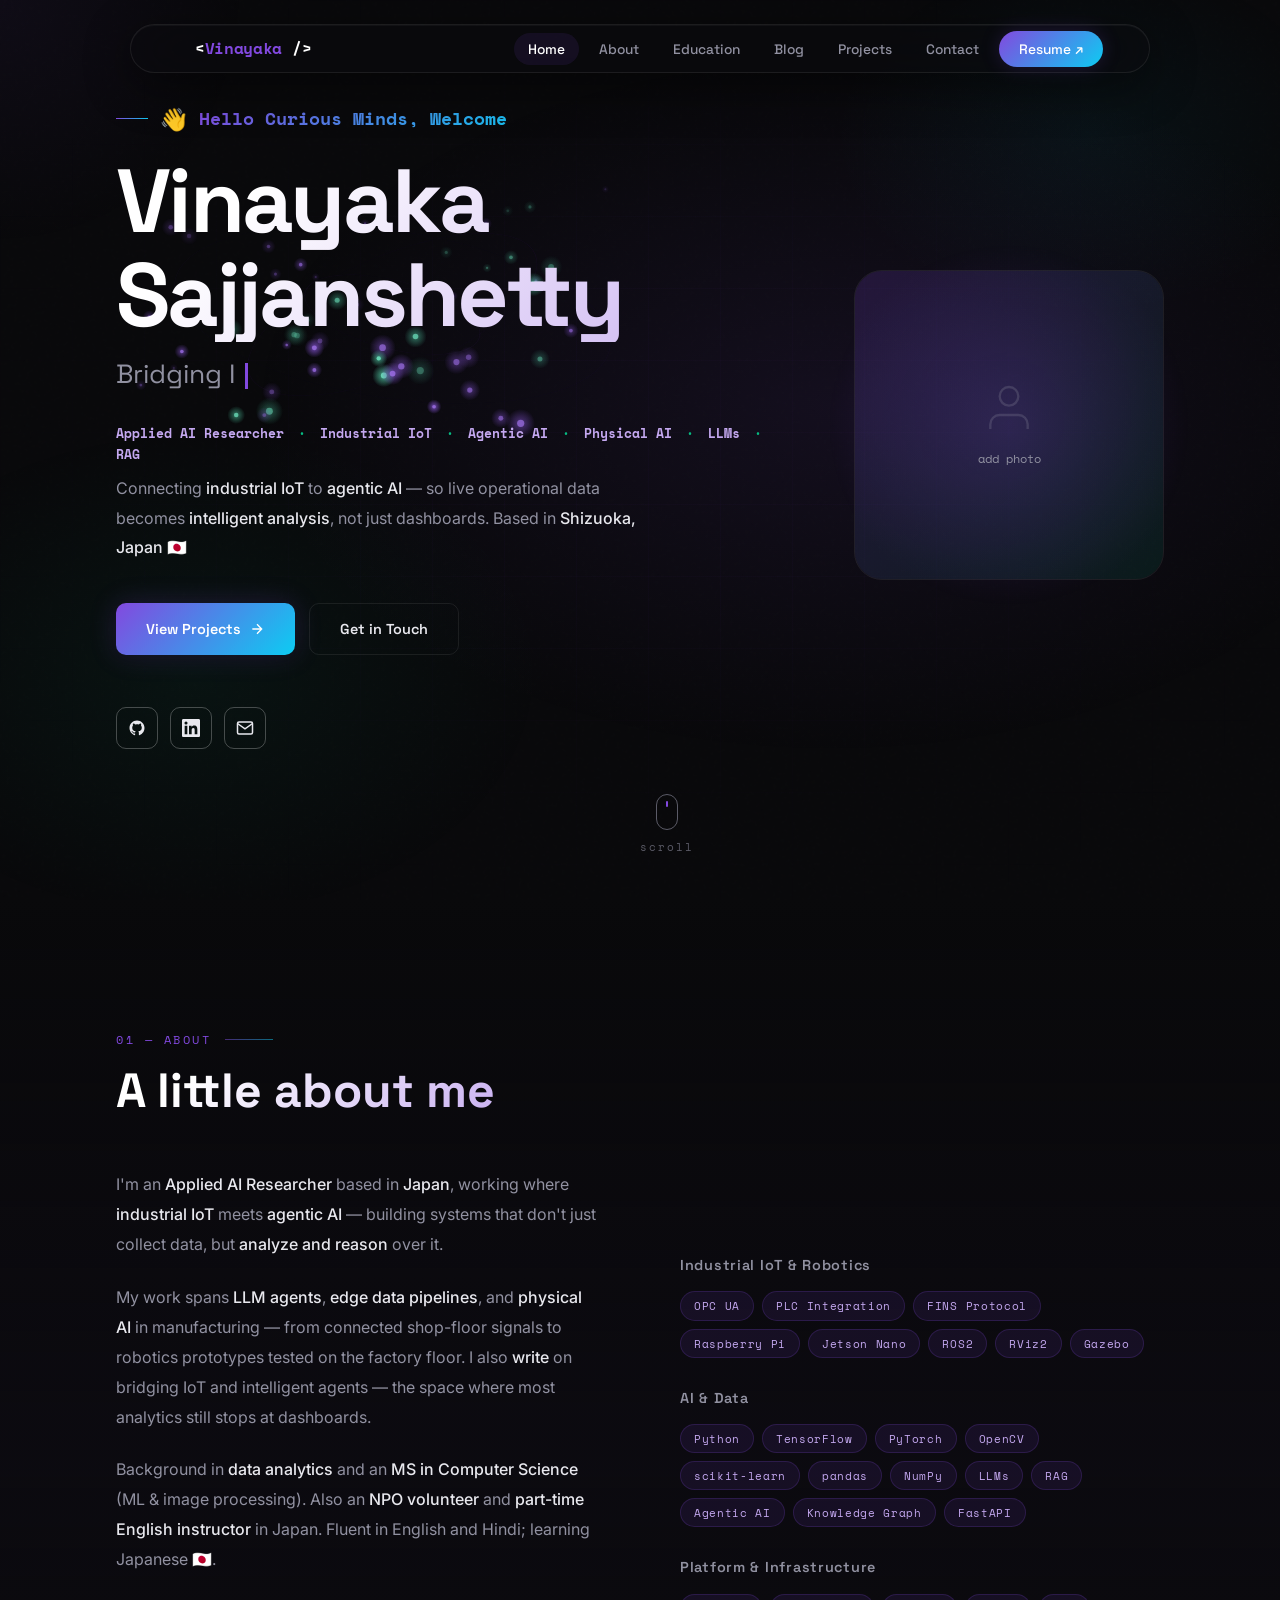
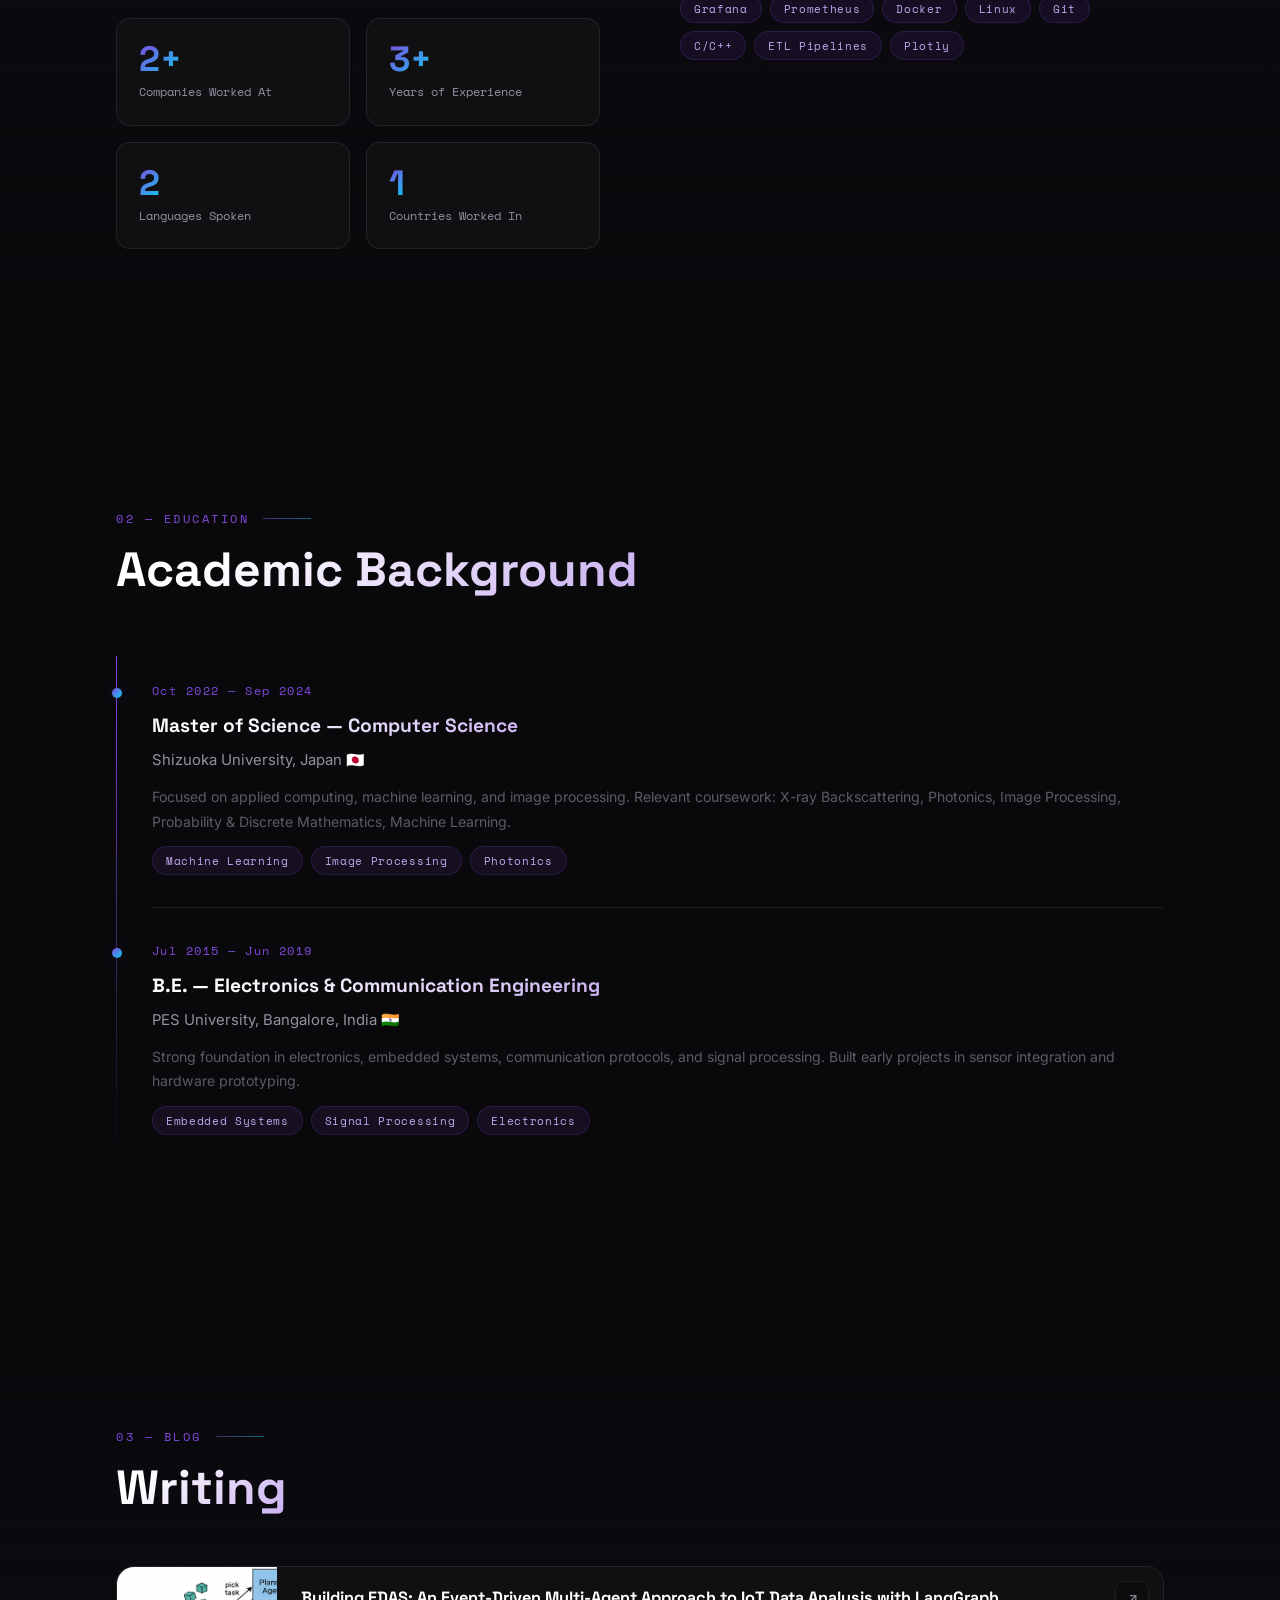
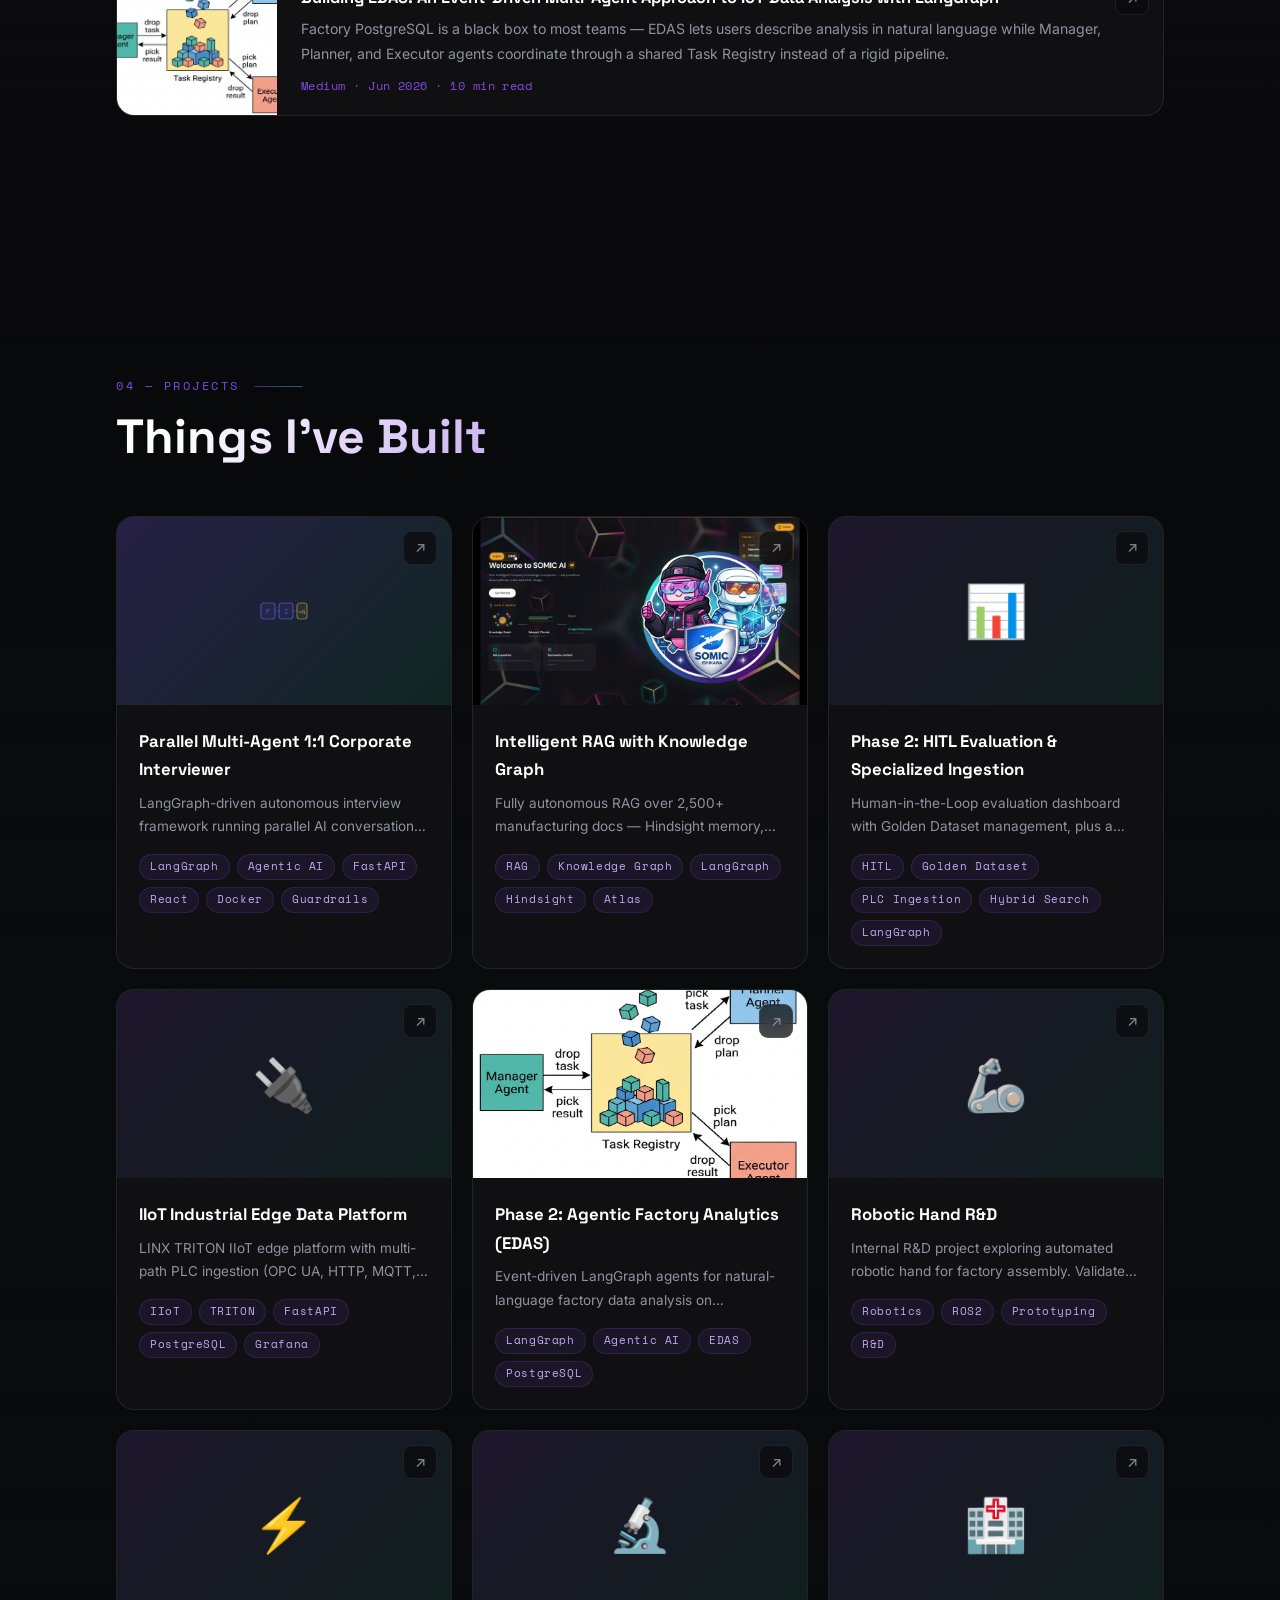
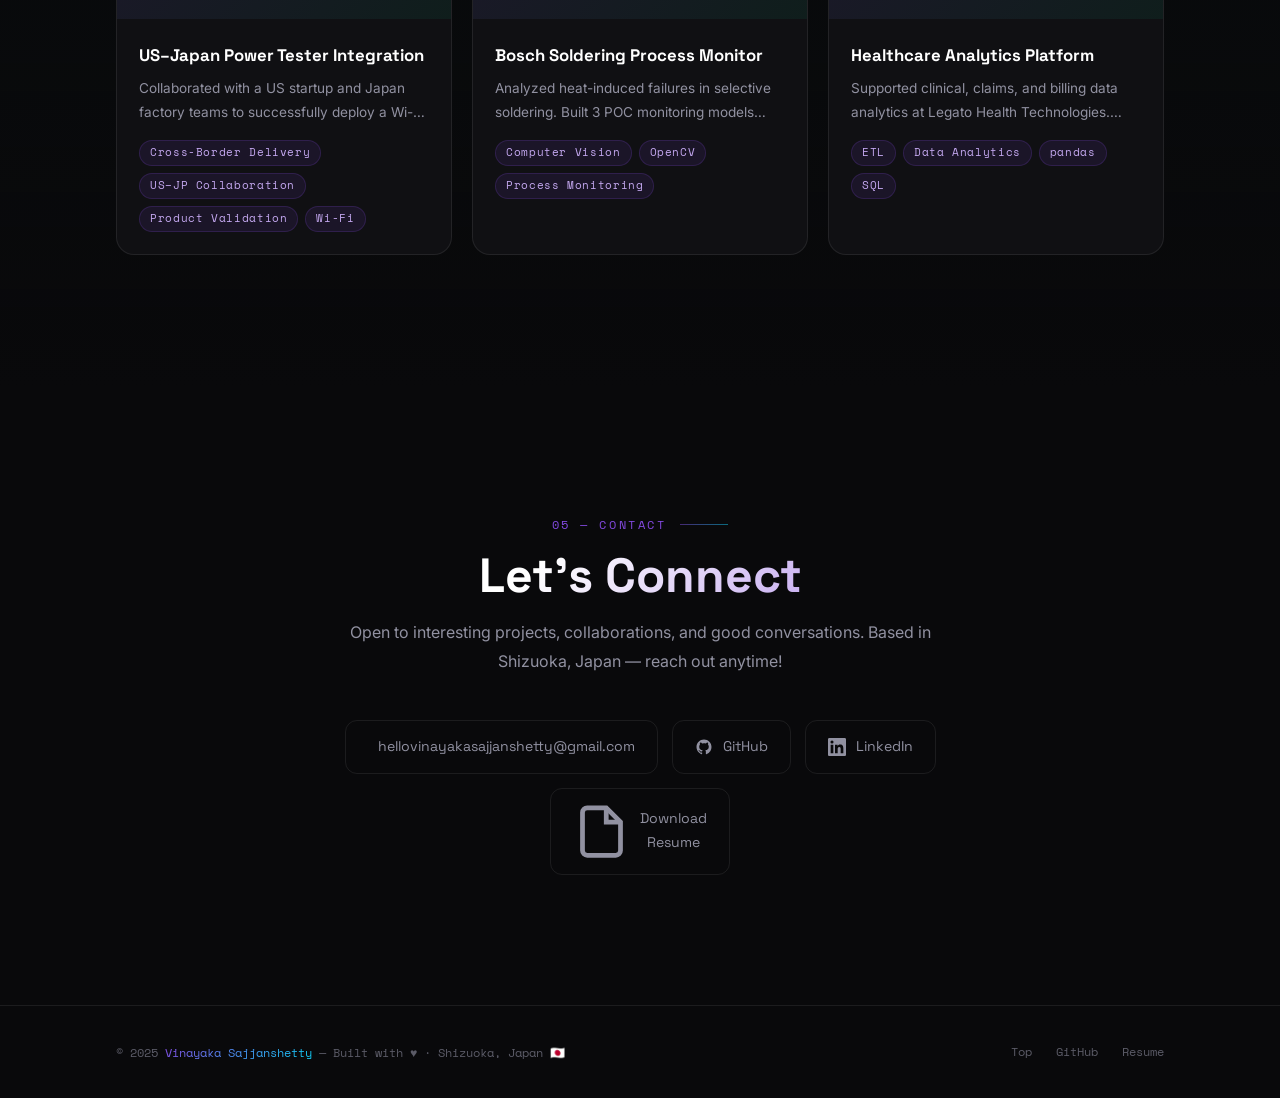
==== commit d66ba5c0: "properly reordered the projects" ====
--- a/index.html
+++ b/index.html
@@ -257,29 +257,8 @@
 
       <div class="projects-grid">
 
-        <!-- Project 1 -->
-        <a href="projects/somic-ai-agent/index.html" class="project-card reveal" style="--i:0">
-          <div class="project-cover">
-            <img src="projects/somic-ai-agent/assets/chatbot-poster.jpg" alt="RAG chatbot demo" class="project-cover-img" loading="lazy" />
-          </div>
-          <div class="project-arrow">↗</div>
-          <div class="project-body">
-            <h3 class="project-title">Intelligent RAG with Knowledge Graph</h3>
-            <p class="project-desc">
-              Fully autonomous RAG over 2,500+ manufacturing docs — Hindsight memory, LangGraph agents, hybrid retrieval, and Atlas inference (~70 t/s) with bidirectional JP ↔ EN cited answers.
-            </p>
-            <div class="project-tags">
-              <span class="tag">RAG</span>
-              <span class="tag">Knowledge Graph</span>
-              <span class="tag">LangGraph</span>
-              <span class="tag">Hindsight</span>
-              <span class="tag">Atlas</span>
-            </div>
-          </div>
-        </a>
-
-        <!-- Multi-Agent Interviewer (Recent) -->
-        <a href="projects/multi-agent-interviewer/index.html" class="project-card reveal" style="--i:1">
+        <!-- Parallel Multi-Agent 1:1 Interviewer (Recent) -->
+        <a href="projects/multi-agent-interviewer/index.html" class="project-card reveal" style="--i:0">
           <div class="project-cover">
             <div class="project-cover-placeholder" style="background:linear-gradient(135deg,rgba(108,99,255,0.12),rgba(29,158,117,0.06));padding:12px;">
               <svg width="48" height="32" viewBox="0 0 48 32" fill="none" xmlns="http://www.w3.org/2000/svg">
@@ -313,6 +292,27 @@
           </div>
         </a>
 
+        <!-- Intelligent RAG with Knowledge Graph (Phase 1) -->
+        <a href="projects/somic-ai-agent/index.html" class="project-card reveal" style="--i:1">
+          <div class="project-cover">
+            <img src="projects/somic-ai-agent/assets/chatbot-poster.jpg" alt="RAG chatbot demo" class="project-cover-img" loading="lazy" />
+          </div>
+          <div class="project-arrow">↗</div>
+          <div class="project-body">
+            <h3 class="project-title">Intelligent RAG with Knowledge Graph</h3>
+            <p class="project-desc">
+              Fully autonomous RAG over 2,500+ manufacturing docs — Hindsight memory, LangGraph agents, hybrid retrieval, and Atlas inference (~70 t/s) with bidirectional JP ↔ EN cited answers.
+            </p>
+            <div class="project-tags">
+              <span class="tag">RAG</span>
+              <span class="tag">Knowledge Graph</span>
+              <span class="tag">LangGraph</span>
+              <span class="tag">Hindsight</span>
+              <span class="tag">Atlas</span>
+            </div>
+          </div>
+        </a>
+
         <!-- Phase 2: HITL Evaluation & Ingestion -->
         <a href="projects/somic-ai-agent-part-2/index.html" class="project-card reveal" style="--i:2">
           <div class="project-cover">
@@ -364,10 +364,10 @@
           </div>
           <div class="project-arrow">↗</div>
           <div class="project-body">
-            <h3 class="project-title">Agentic Factory Analytics (EDAS)</h3>
+            <h3 class="project-title">Phase 2: Agentic Factory Analytics (EDAS)</h3>
             <p class="project-desc">
               Event-driven LangGraph agents for natural-language factory data analysis on PostgreSQL —
-              Manager, Planner, and Executor coordinated through a shared Task Registry. Part 2 of the IIoT platform.
+              Manager, Planner, and Executor coordinated through a shared Task Registry. Part 2 of the IIoT Industrial Edge Data Platform.
             </p>
             <div class="project-tags">
               <span class="tag">LangGraph</span>
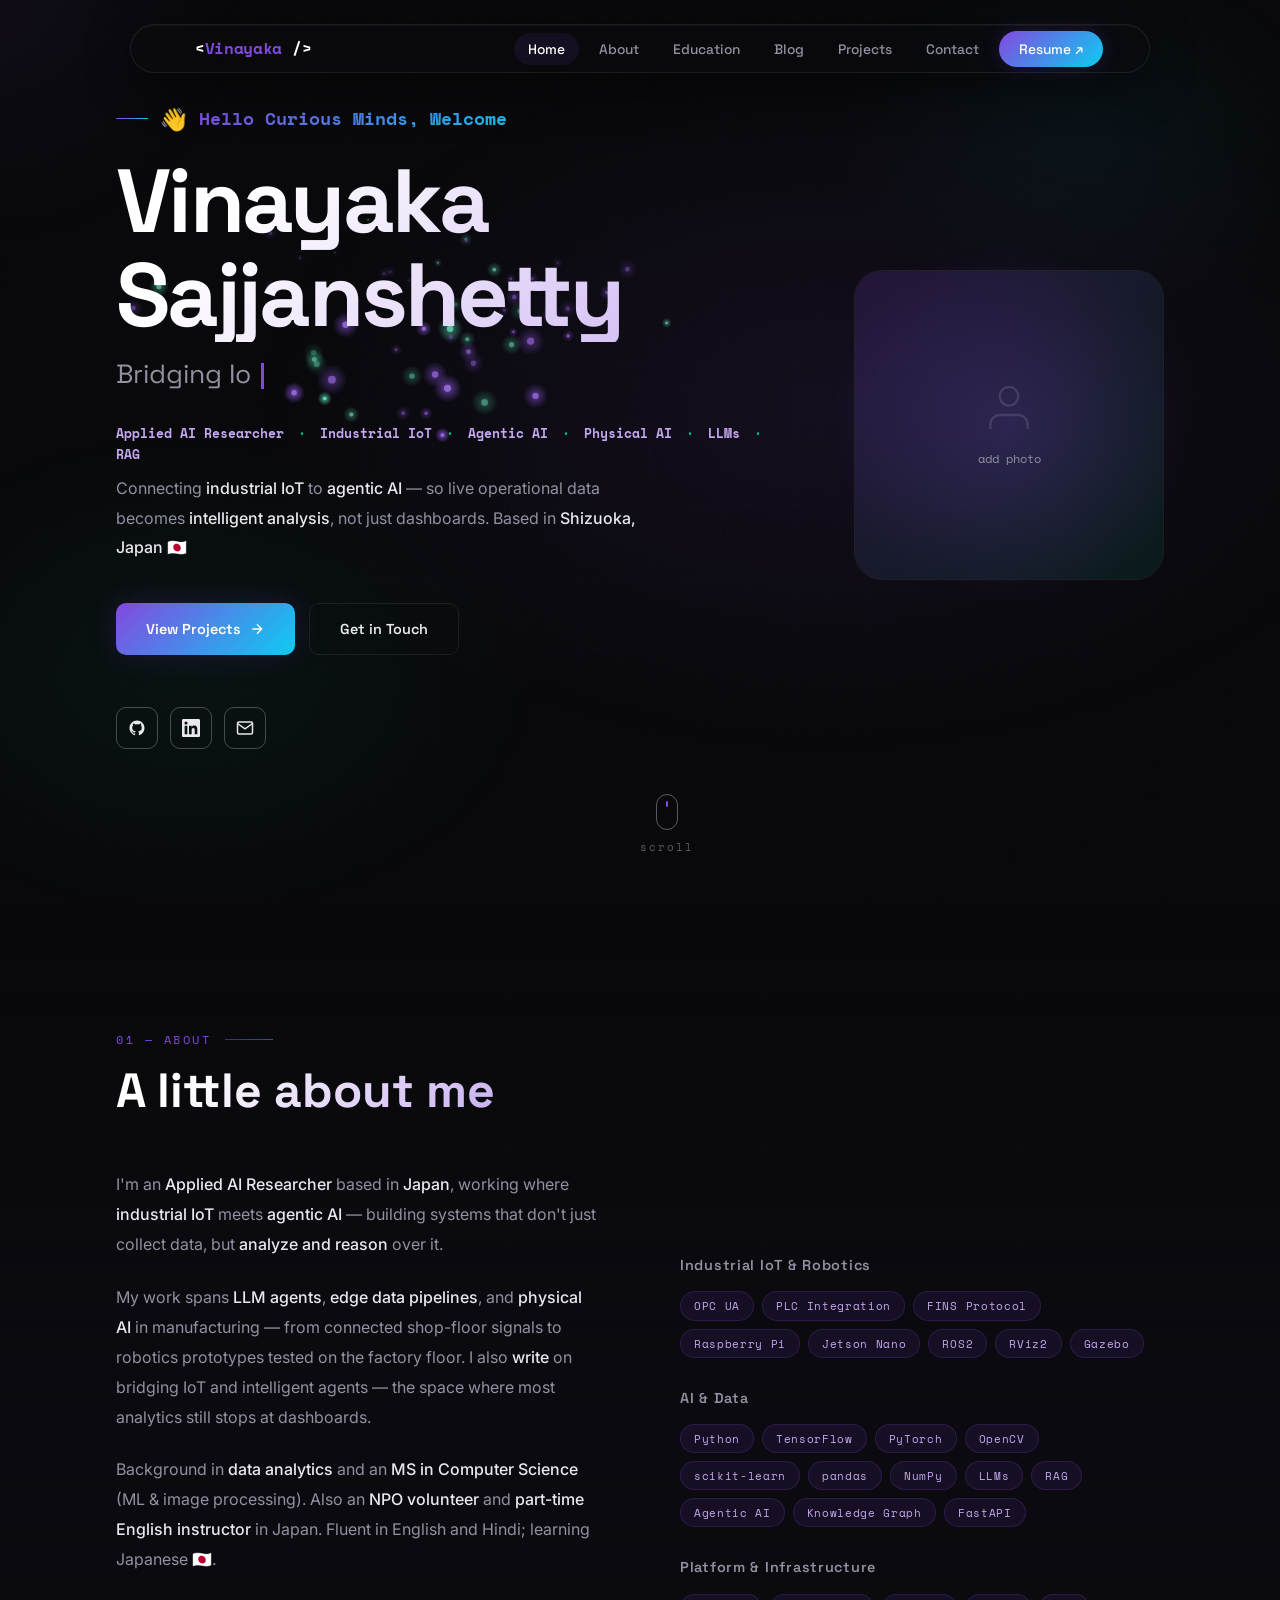
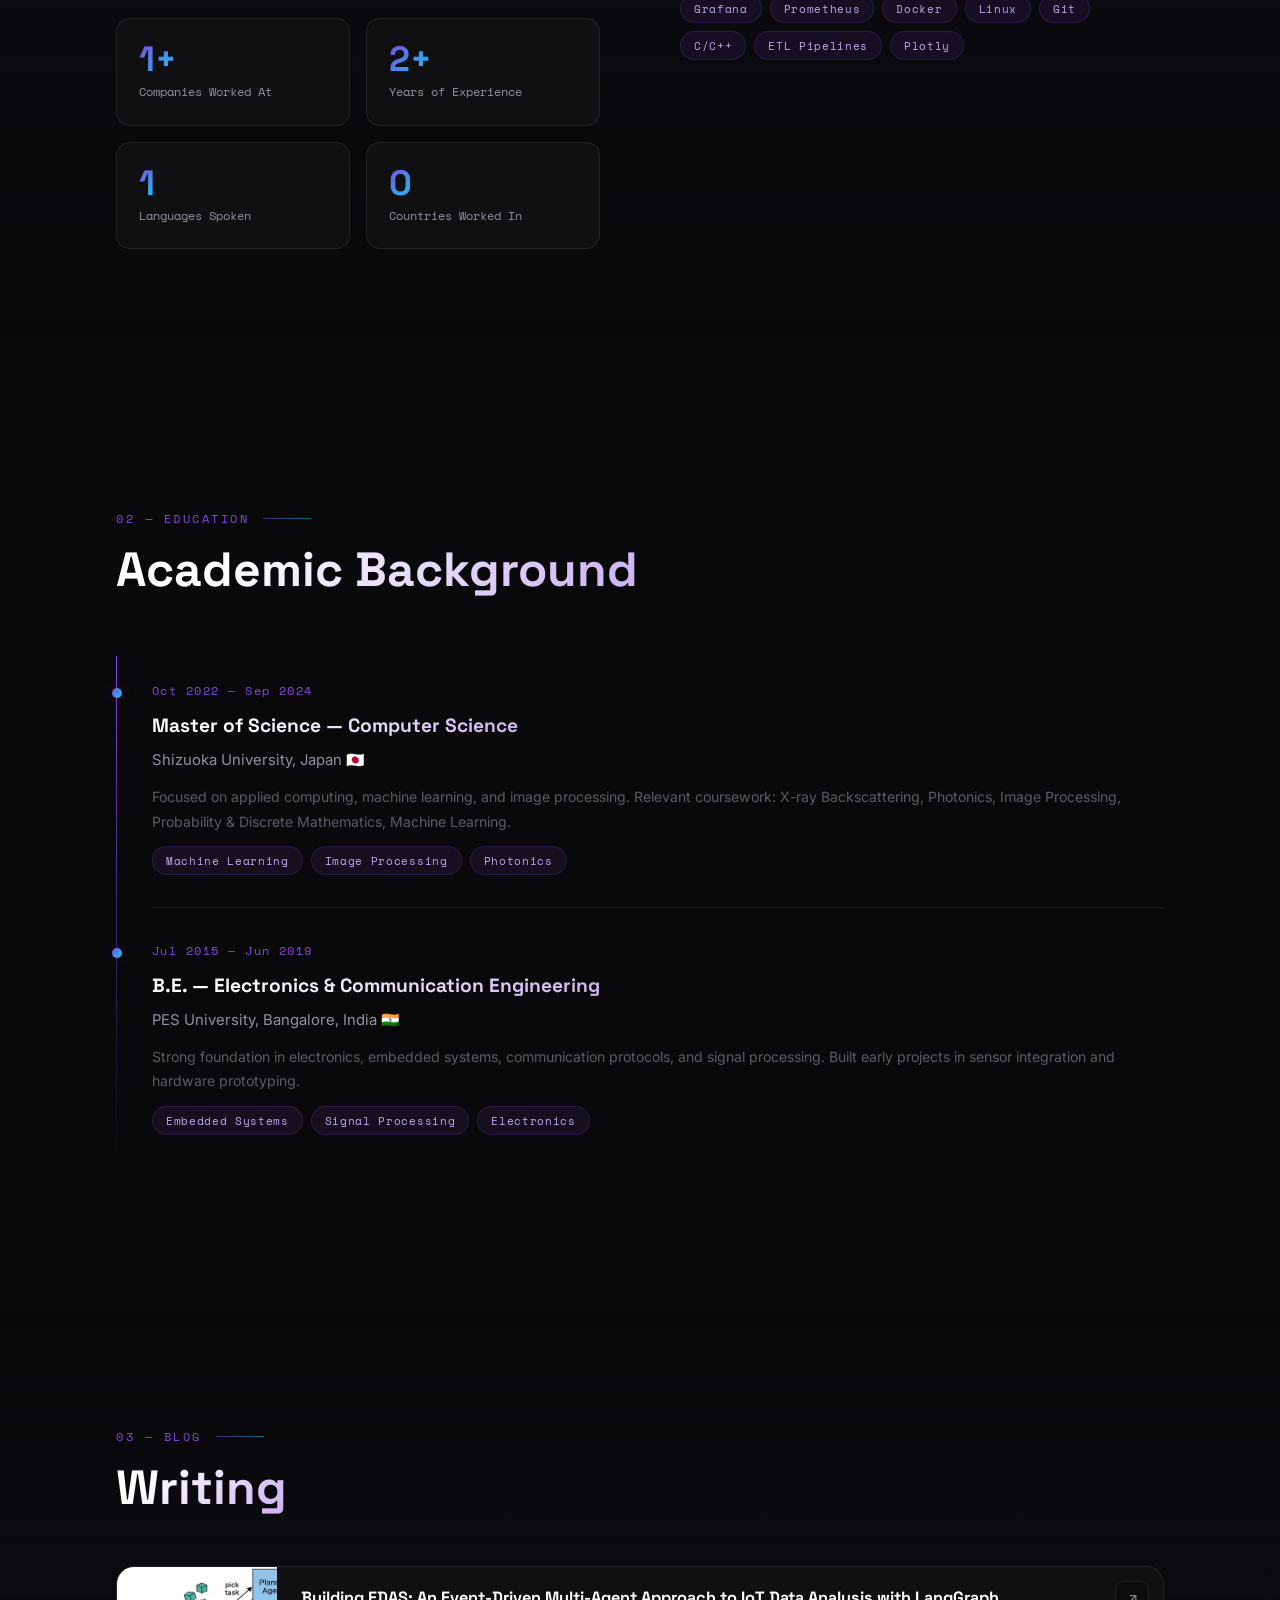
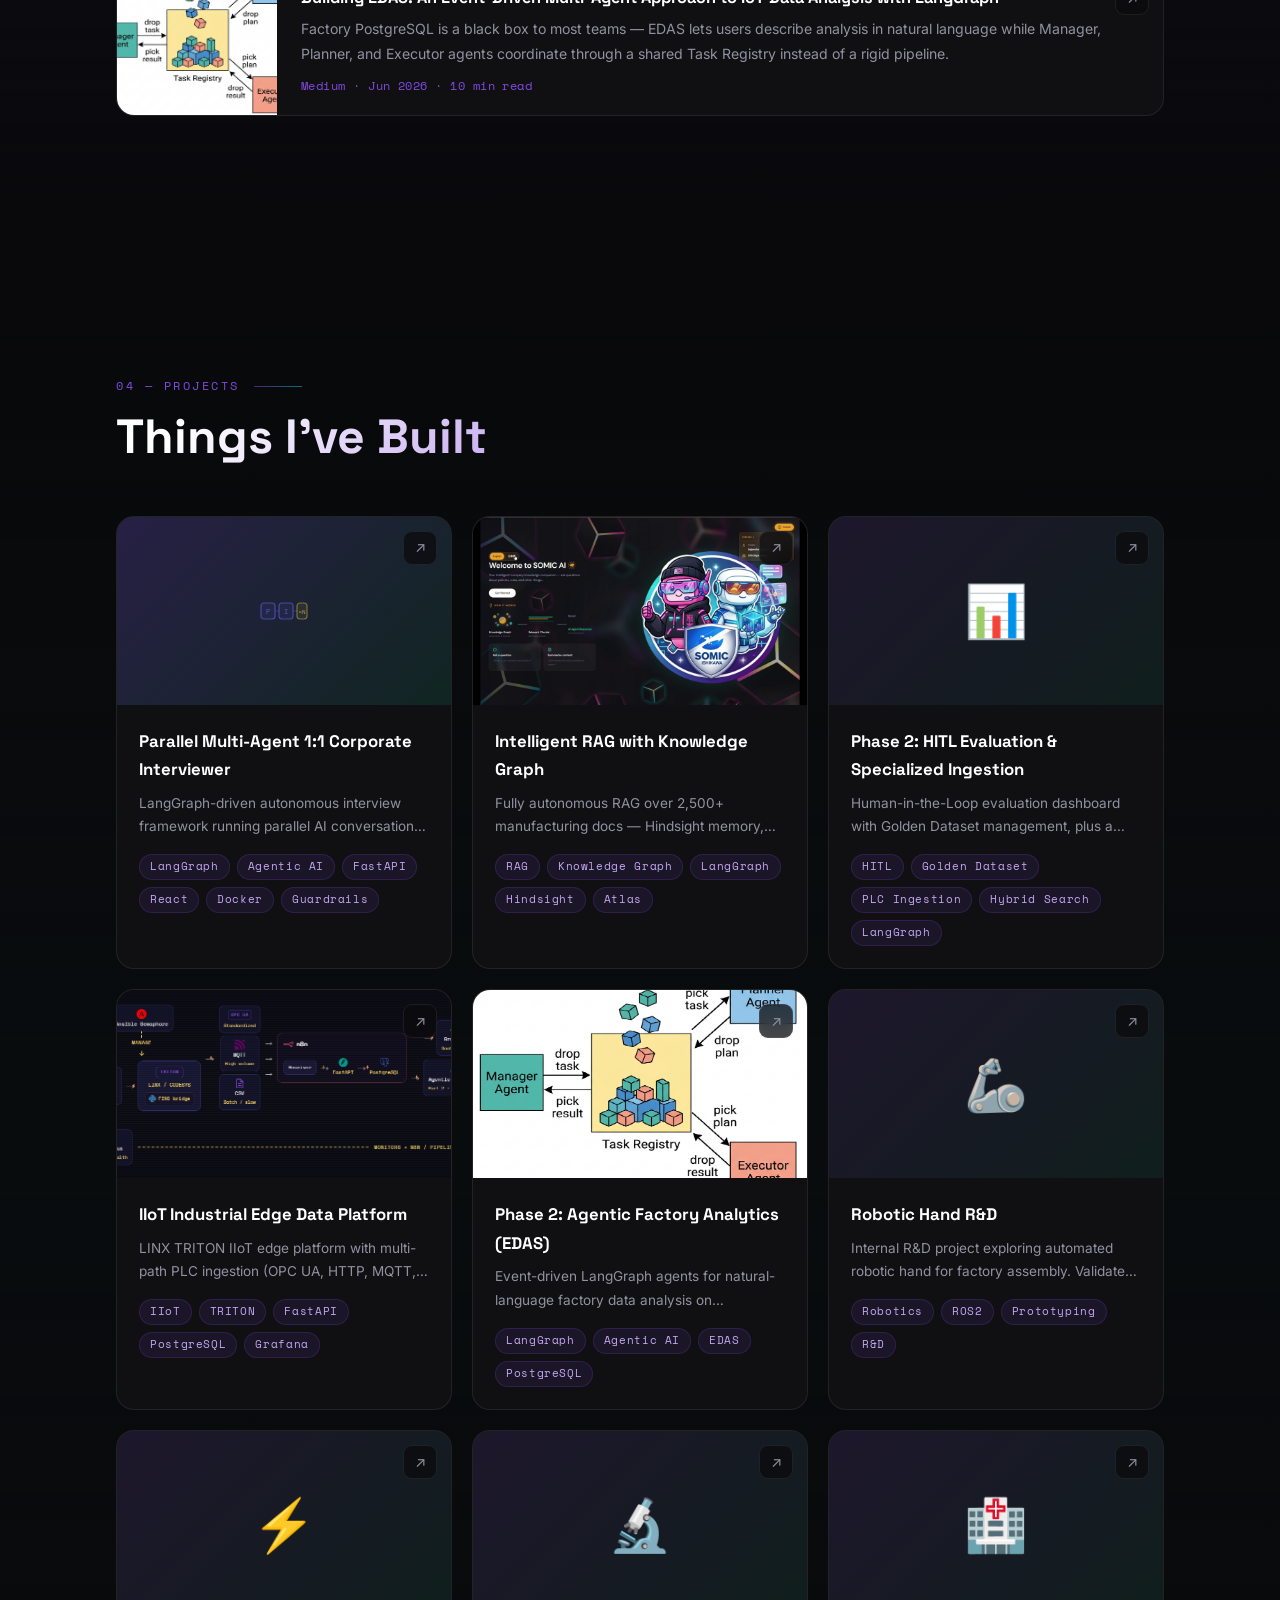
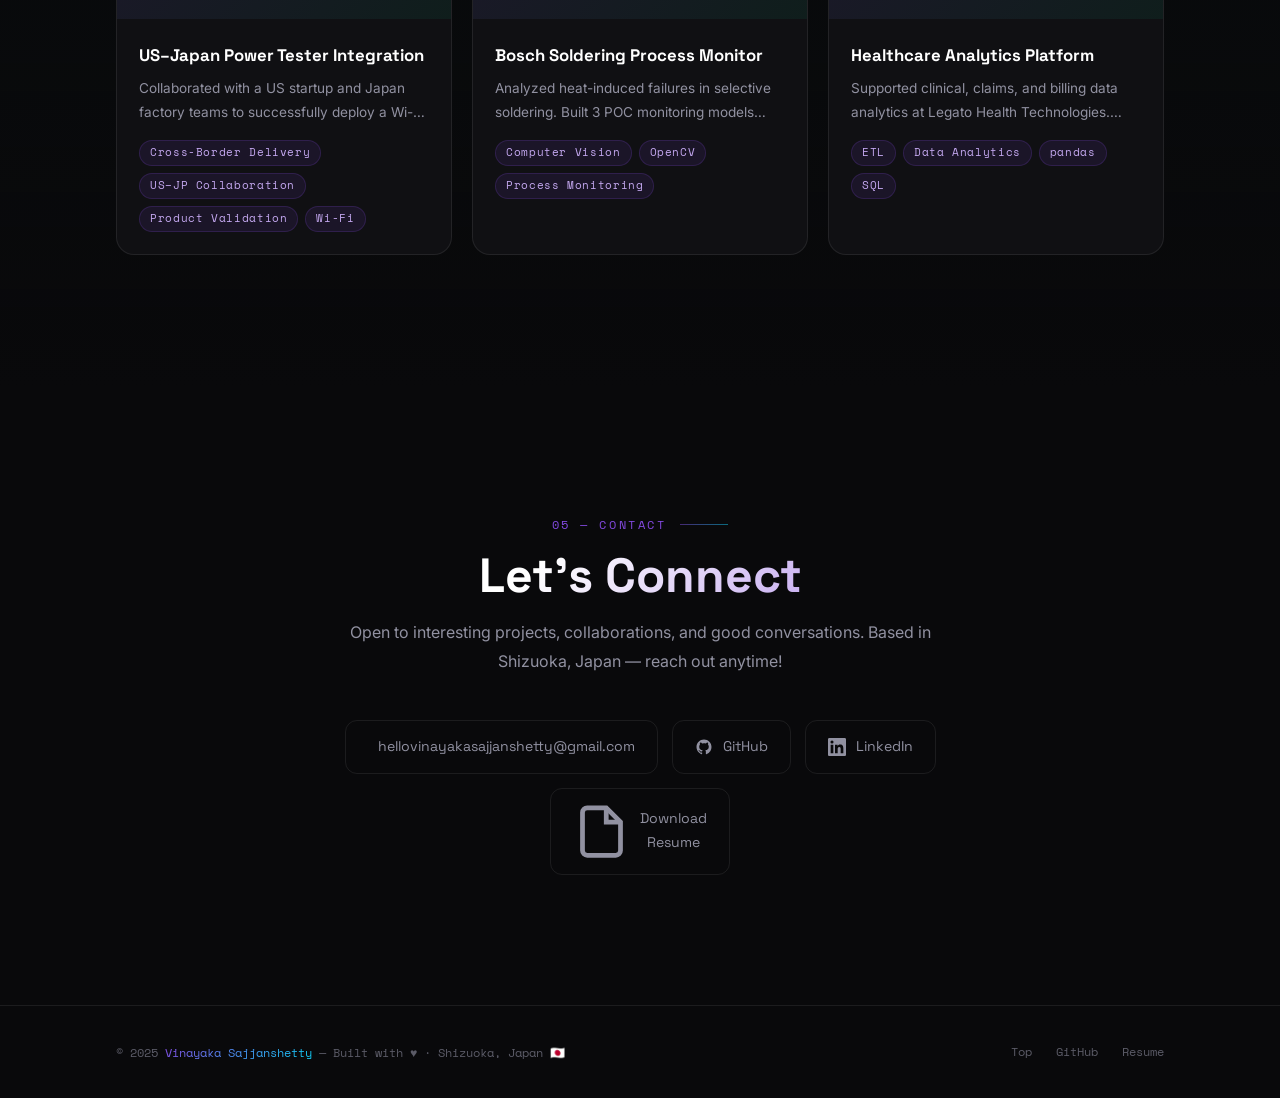
==== commit 83ef71e4: "added teh cover imagefo rtheoopcua project" ====
--- a/index.html
+++ b/index.html
@@ -338,7 +338,7 @@
         <!-- Project 2 -->
         <a href="projects/opc-ua-transformation/index.html" class="project-card reveal" style="--i:3">
           <div class="project-cover">
-            <div class="project-cover-placeholder">🔌</div>
+            <img src="projects/opc-ua-transformation/teh-architecture.png" alt="OPC UA multi-path PLC ingestion architecture" class="project-cover-img" loading="lazy" />
           </div>
           <div class="project-arrow">↗</div>
           <div class="project-body">
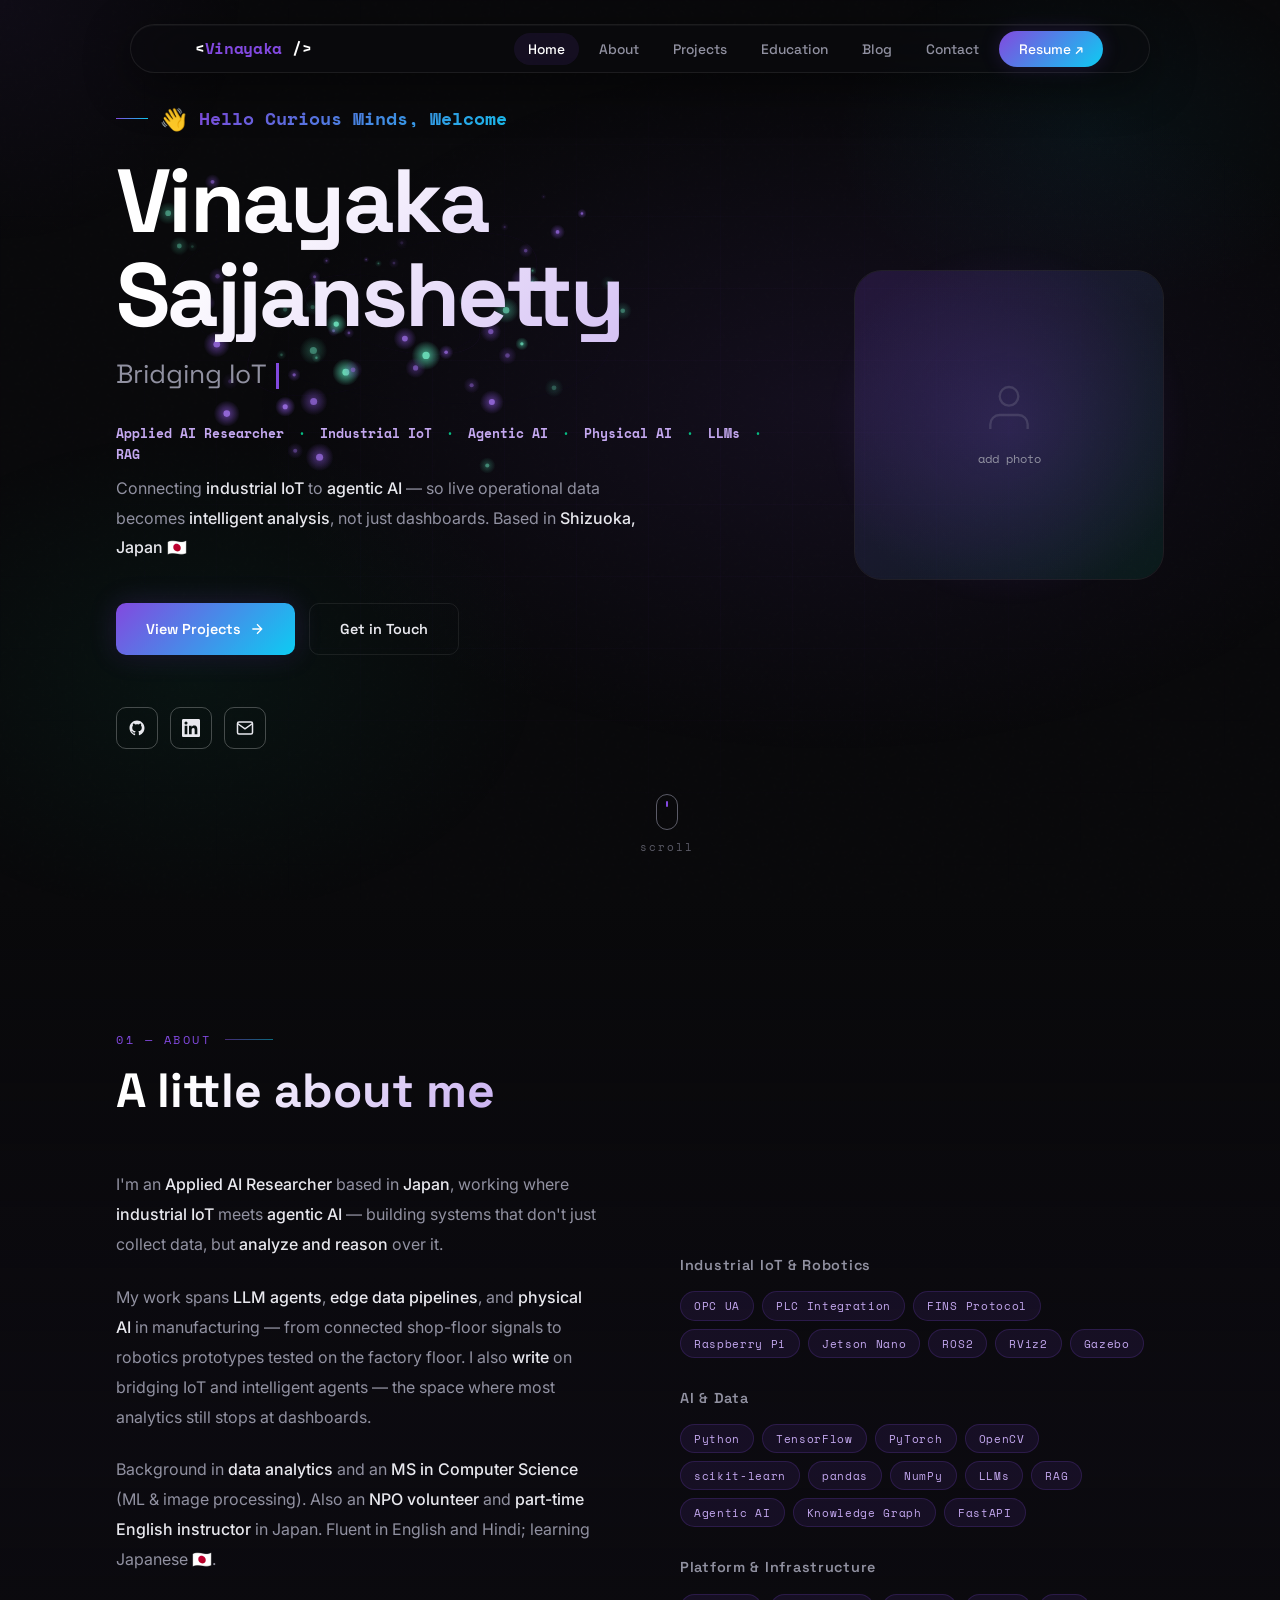
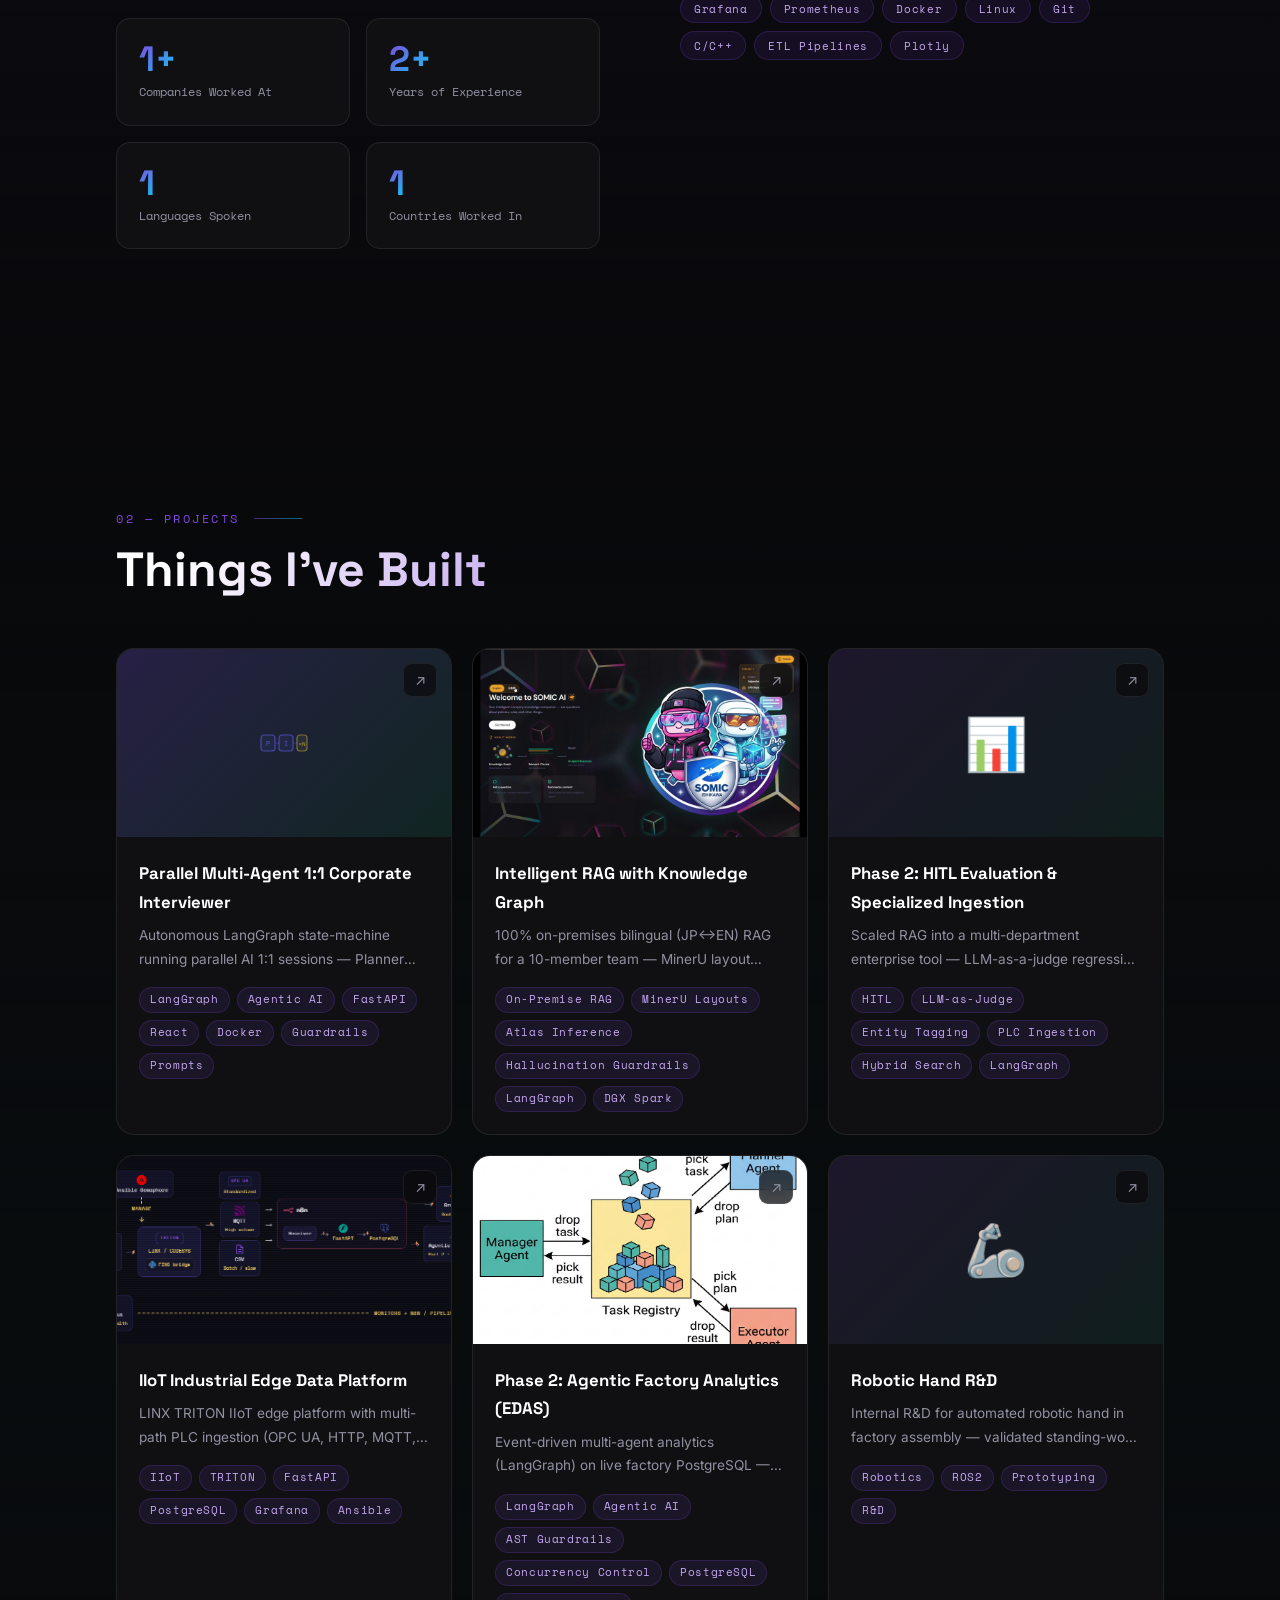
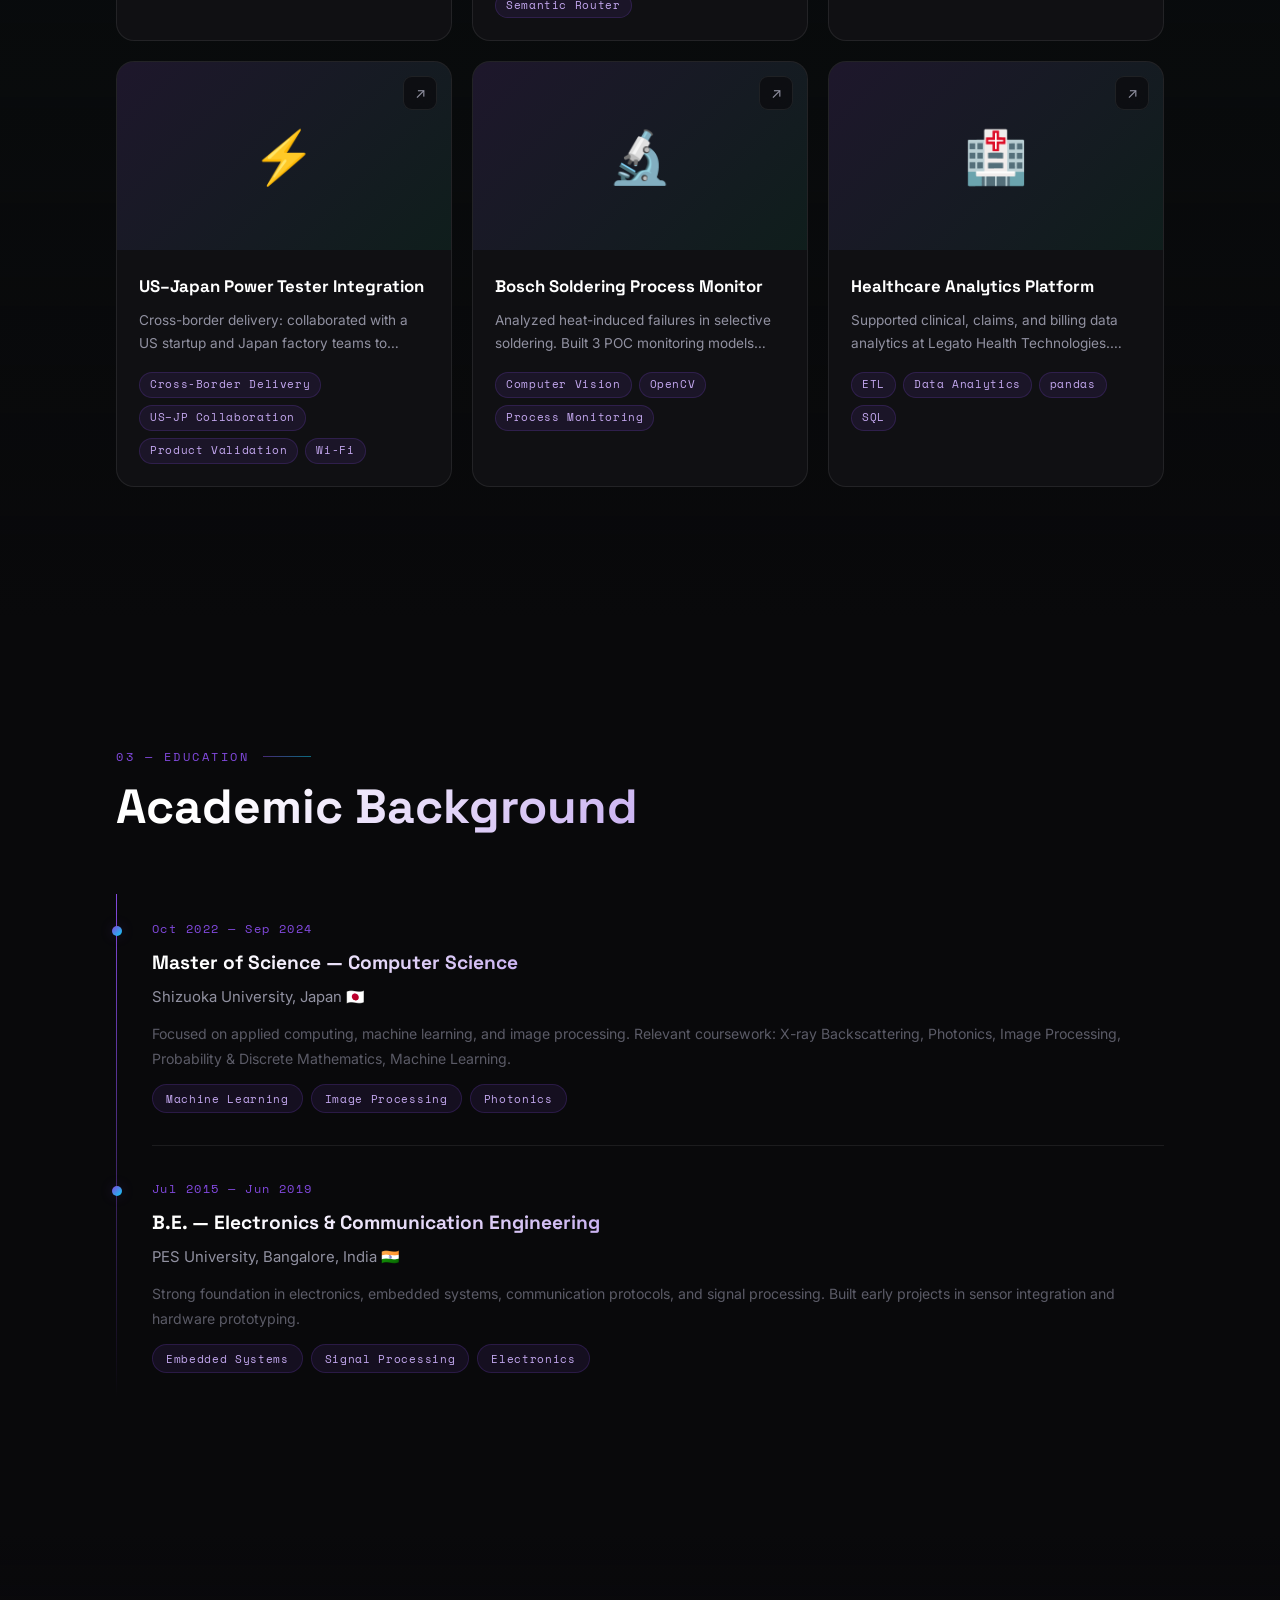
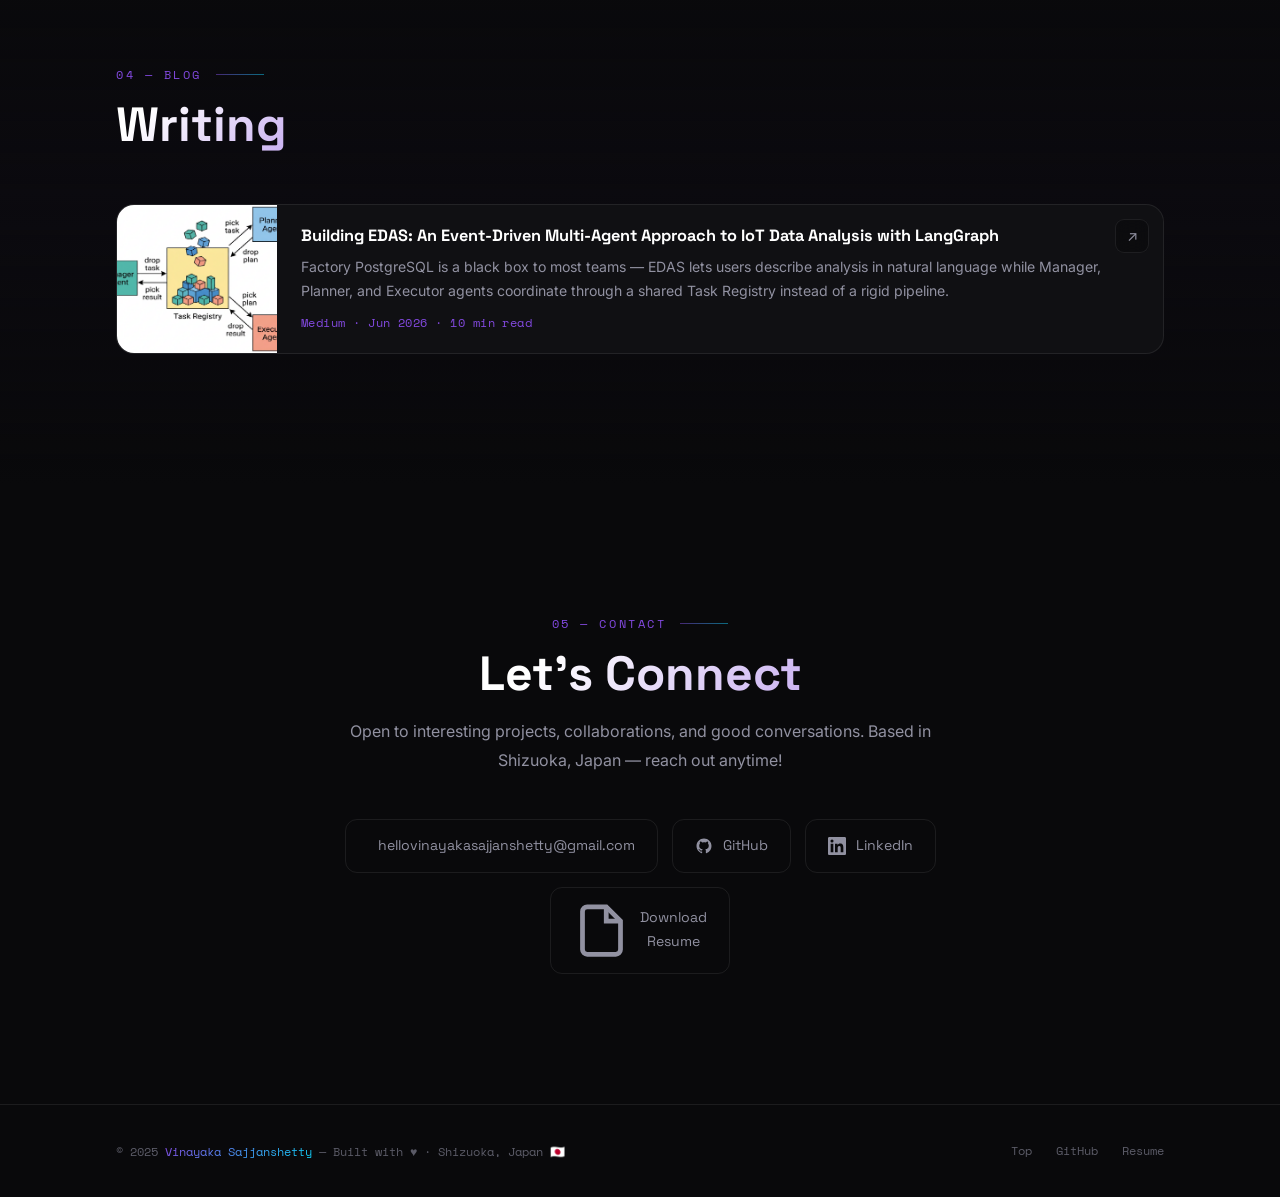
==== commit 951a720e: "reordwerdteh portfolio section" ====
--- a/index.html
+++ b/index.html
@@ -21,9 +21,9 @@
       <ul class="nav-links">
         <li><a href="#home" class="active">Home</a></li>
         <li><a href="#about">About</a></li>
+        <li><a href="#projects">Projects</a></li>
         <li><a href="#education">Education</a></li>
         <li><a href="#blog">Blog</a></li>
-        <li><a href="#projects">Projects</a></li>
         <li><a href="#contact">Contact</a></li>
         <li><a href="resume.pdf" target="_blank" class="nav-resume">Resume ↗</a></li>
       </ul>
@@ -45,7 +45,7 @@
           </p>
           <h1 class="hero-name">Vinayaka Sajjanshetty</h1>
           <p class="hero-role">
-            <span id="typewriter" data-words="Bridging IoT &amp; Agentic AI|Applied AI Researcher|Physical AI &amp; Robotics|Industrial Intelligence"></span>
+            <span id="typewriter" data-words="Bridging IoT &amp; Agentic AI|Forward Deployed Engineer|Applied AI Researcher|Physical AI &amp; Robotics|Industrial Intelligence"></span>
             <span class="cursor-blink"></span>
           </p>
           <p class="hero-tags">
@@ -178,81 +178,10 @@
 
 
   <!-- EDUCATION -->
-  <section id="education">
-    <div class="container">
-      <p class="section-eyebrow reveal">02 — Education</p>
-      <h2 class="section-title reveal">Academic Background</h2>
-
-      <div class="edu-timeline">
-
-        <div class="edu-item reveal">
-          <div class="edu-year">Oct 2022 — Sep 2024</div>
-          <div class="edu-degree">Master of Science — Computer Science</div>
-          <div class="edu-school">Shizuoka University, Japan 🇯🇵</div>
-          <div class="edu-desc">
-            Focused on applied computing, machine learning, and image processing.
-            Relevant coursework: X-ray Backscattering, Photonics, Image Processing,
-            Probability & Discrete Mathematics, Machine Learning.
-          </div>
-          <div style="margin-top:12px;display:flex;gap:8px;flex-wrap:wrap;">
-            <span class="tag">Machine Learning</span>
-            <span class="tag">Image Processing</span>
-            <span class="tag">Photonics</span>
-          </div>
-        </div>
-
-        <div class="edu-item reveal">
-          <div class="edu-year">Jul 2015 — Jun 2019</div>
-          <div class="edu-degree">B.E. — Electronics & Communication Engineering</div>
-          <div class="edu-school">PES University, Bangalore, India 🇮🇳</div>
-          <div class="edu-desc">
-            Strong foundation in electronics, embedded systems, communication protocols,
-            and signal processing. Built early projects in sensor integration and hardware prototyping.
-          </div>
-          <div style="margin-top:12px;display:flex;gap:8px;flex-wrap:wrap;">
-            <span class="tag">Embedded Systems</span>
-            <span class="tag">Signal Processing</span>
-            <span class="tag">Electronics</span>
-          </div>
-        </div>
-
-      </div>
-    </div>
-  </section>
-
-
-  <!-- BLOG -->
-  <section id="blog">
-    <div class="container">
-      <p class="section-eyebrow reveal">03 — Blog</p>
-      <h2 class="section-title reveal">Writing</h2>
-
-      <div class="blog-list">
-        <a href="https://medium.com/@vinayakasomic/building-edas-an-event-driven-multi-agent-approach-to-iot-data-analysis-with-langgraph-da48994e12d5"
-           class="blog-card reveal" target="_blank" rel="noopener noreferrer">
-          <div class="blog-card-thumb">
-            <img src="projects/agentic-factory-analytics/model_architecture.png"
-                 alt="EDAS Task Registry architecture" loading="lazy" />
-          </div>
-          <div class="blog-card-body">
-            <h3 class="blog-card-title">Building EDAS: An Event-Driven Multi-Agent Approach to IoT Data Analysis with LangGraph</h3>
-            <p class="blog-card-desc">
-              Factory PostgreSQL is a black box to most teams — EDAS lets users describe analysis in natural language
-              while Manager, Planner, and Executor agents coordinate through a shared Task Registry instead of a rigid pipeline.
-            </p>
-            <span class="blog-card-meta">Medium · Jun 2026 · 10 min read</span>
-          </div>
-          <span class="blog-card-arrow" aria-hidden="true">↗</span>
-        </a>
-      </div>
-    </div>
-  </section>
-
-
   <!-- PROJECTS -->
   <section id="projects">
     <div class="container">
-      <p class="section-eyebrow reveal">04 — Projects</p>
+      <p class="section-eyebrow reveal">02 — Projects</p>
       <h2 class="section-title reveal">Things I've Built</h2>
 
       <div class="projects-grid">
@@ -279,7 +208,7 @@
           <div class="project-body">
             <h3 class="project-title">Parallel Multi-Agent 1:1 Corporate Interviewer</h3>
             <p class="project-desc">
-              LangGraph-driven autonomous interview framework running parallel AI conversational 1:1 sessions with real-time extraction, 7 guardrails (≥0.85 score, 5-turn limit, difflib repetition detection), and prompt-driven agent customization — compressing 10+ hours of manual 1:1s into 1 hour.
+              Autonomous LangGraph state-machine running parallel AI 1:1 sessions — Planner deconstructs objectives into 3 criteria tags, Extractor tracks completion score (≥0.85 threshold), 7 guardrails including difflib repetition detection and tenacity retry, prompt-driven agent customization via standalone .txt files. Compresses 10h of manual meetings into 1h.
             </p>
             <div class="project-tags">
               <span class="tag">LangGraph</span>
@@ -288,6 +217,7 @@
               <span class="tag">React</span>
               <span class="tag">Docker</span>
               <span class="tag">Guardrails</span>
+              <span class="tag">Prompts</span>
             </div>
           </div>
         </a>
@@ -301,14 +231,15 @@
           <div class="project-body">
             <h3 class="project-title">Intelligent RAG with Knowledge Graph</h3>
             <p class="project-desc">
-              Fully autonomous RAG over 2,500+ manufacturing docs — Hindsight memory, LangGraph agents, hybrid retrieval, and Atlas inference (~70 t/s) with bidirectional JP ↔ EN cited answers.
-            </p>
-            <div class="project-tags">
-              <span class="tag">RAG</span>
-              <span class="tag">Knowledge Graph</span>
+              100% on-premises bilingual (JP↔EN) RAG for a 10-member team — MinerU layout parsing overcame 45% OCR failure, algorithmic Mean Anagram Hash-Mapping guardrails eliminated VLM hallucinations, Atlas inference on DGX Spark boosted throughput 35→80 t/s, end-to-end latency crashed from 90s down to 6-10s.
+            </p>
+            <div class="project-tags">
+              <span class="tag">On-Premise RAG</span>
+              <span class="tag">MinerU Layouts</span>
+              <span class="tag">Atlas Inference</span>
+              <span class="tag">Hallucination Guardrails</span>
               <span class="tag">LangGraph</span>
-              <span class="tag">Hindsight</span>
-              <span class="tag">Atlas</span>
+              <span class="tag">DGX Spark</span>
             </div>
           </div>
         </a>
@@ -322,12 +253,12 @@
           <div class="project-body">
             <h3 class="project-title">Phase 2: HITL Evaluation &amp; Specialized Ingestion</h3>
             <p class="project-desc">
-              Human-in-the-Loop evaluation dashboard with Golden Dataset management, plus a specialized
-              PLC ingestion pipeline with entity-anchored metadata enrichment achieving 85-90% retrieval accuracy.
+              Scaled RAG into a multi-department enterprise tool — LLM-as-a-judge regression engine with HITL override eliminated false-negative eval failures. Entity-Anchored Ingestion with Hindsight Tagging bound PLC register maps directly to vector metadata, achieving 85-90% retrieval accuracy on 500-page automation manuals.
             </p>
             <div class="project-tags">
               <span class="tag">HITL</span>
-              <span class="tag">Golden Dataset</span>
+              <span class="tag">LLM-as-Judge</span>
+              <span class="tag">Entity Tagging</span>
               <span class="tag">PLC Ingestion</span>
               <span class="tag">Hybrid Search</span>
               <span class="tag">LangGraph</span>
@@ -344,8 +275,8 @@
           <div class="project-body">
             <h3 class="project-title">IIoT Industrial Edge Data Platform</h3>
             <p class="project-desc">
-              LINX TRITON IIoT edge platform with multi-path PLC ingestion (OPC UA, HTTP, MQTT, CSV),
-              n8n + FastAPI → PostgreSQL pipeline, Grafana dashboards, and Ansible Semaphore fleet ops.
+              LINX TRITON IIoT edge platform with multi-path PLC ingestion (OPC UA, HTTP, MQTT, CSV) —
+              n8n + FastAPI → PostgreSQL pipeline, Grafana dashboards, Ansible Semaphore fleet ops, and Docker containerization. Scaled to 20+ concurrent PLC connections across production lines.
             </p>
             <div class="project-tags">
               <span class="tag">IIoT</span>
@@ -353,6 +284,7 @@
               <span class="tag">FastAPI</span>
               <span class="tag">PostgreSQL</span>
               <span class="tag">Grafana</span>
+              <span class="tag">Ansible</span>
             </div>
           </div>
         </a>
@@ -366,14 +298,15 @@
           <div class="project-body">
             <h3 class="project-title">Phase 2: Agentic Factory Analytics (EDAS)</h3>
             <p class="project-desc">
-              Event-driven LangGraph agents for natural-language factory data analysis on PostgreSQL —
-              Manager, Planner, and Executor coordinated through a shared Task Registry. Part 2 of the IIoT Industrial Edge Data Platform.
+              Event-driven multi-agent analytics (LangGraph) on live factory PostgreSQL — Dynamic Schema Fetcher via semantic router eliminates context bloat, regex AST parser + transactional rollbacks enforce deterministic SQL security, SELECT...FOR UPDATE SKIP LOCKED resolves race conditions across concurrent agent threads.
             </p>
             <div class="project-tags">
               <span class="tag">LangGraph</span>
               <span class="tag">Agentic AI</span>
-              <span class="tag">EDAS</span>
+              <span class="tag">AST Guardrails</span>
+              <span class="tag">Concurrency Control</span>
               <span class="tag">PostgreSQL</span>
+              <span class="tag">Semantic Router</span>
             </div>
           </div>
         </a>
@@ -387,8 +320,7 @@
           <div class="project-body">
             <h3 class="project-title">Robotic Hand R&D</h3>
             <p class="project-desc">
-              Internal R&D project exploring automated robotic hand for factory assembly.
-              Validated standing-work motion cycles, identified grip limitations for roadmap.
+              Internal R&D for automated robotic hand in factory assembly — validated standing-work motion cycles via ROS2, RViz2, and Gazebo simulation. Identified grip torque limitations informing next-gen hardware roadmap.
             </p>
             <div class="project-tags">
               <span class="tag">Robotics</span>
@@ -408,7 +340,7 @@
           <div class="project-body">
             <h3 class="project-title">US–Japan Power Tester Integration</h3>
             <p class="project-desc">
-              Collaborated with a US startup and Japan factory teams to successfully deploy a Wi-Fi power testing system on-site — resolving critical data failures and enabling real-time power analytics for operators.
+              Cross-border delivery: collaborated with a US startup and Japan factory teams to deploy a Wi-Fi power testing system. Resolved critical data failures and enabled real-time power analytics for operators across production lines.
             </p>
             <div class="project-tags">
               <span class="tag">Cross-Border Delivery</span>
@@ -462,6 +394,77 @@
 
         <!-- Add more projects here -->
 
+      </div>
+    </div>
+  </section>
+
+
+  <section id="education">
+    <div class="container">
+      <p class="section-eyebrow reveal">03 — Education</p>
+      <h2 class="section-title reveal">Academic Background</h2>
+
+      <div class="edu-timeline">
+
+        <div class="edu-item reveal">
+          <div class="edu-year">Oct 2022 — Sep 2024</div>
+          <div class="edu-degree">Master of Science — Computer Science</div>
+          <div class="edu-school">Shizuoka University, Japan 🇯🇵</div>
+          <div class="edu-desc">
+            Focused on applied computing, machine learning, and image processing.
+            Relevant coursework: X-ray Backscattering, Photonics, Image Processing,
+            Probability & Discrete Mathematics, Machine Learning.
+          </div>
+          <div style="margin-top:12px;display:flex;gap:8px;flex-wrap:wrap;">
+            <span class="tag">Machine Learning</span>
+            <span class="tag">Image Processing</span>
+            <span class="tag">Photonics</span>
+          </div>
+        </div>
+
+        <div class="edu-item reveal">
+          <div class="edu-year">Jul 2015 — Jun 2019</div>
+          <div class="edu-degree">B.E. — Electronics & Communication Engineering</div>
+          <div class="edu-school">PES University, Bangalore, India 🇮🇳</div>
+          <div class="edu-desc">
+            Strong foundation in electronics, embedded systems, communication protocols,
+            and signal processing. Built early projects in sensor integration and hardware prototyping.
+          </div>
+          <div style="margin-top:12px;display:flex;gap:8px;flex-wrap:wrap;">
+            <span class="tag">Embedded Systems</span>
+            <span class="tag">Signal Processing</span>
+            <span class="tag">Electronics</span>
+          </div>
+        </div>
+
+      </div>
+    </div>
+  </section>
+
+
+  <!-- BLOG -->
+  <section id="blog">
+    <div class="container">
+      <p class="section-eyebrow reveal">04 — Blog</p>
+      <h2 class="section-title reveal">Writing</h2>
+
+      <div class="blog-list">
+        <a href="https://medium.com/@vinayakasomic/building-edas-an-event-driven-multi-agent-approach-to-iot-data-analysis-with-langgraph-da48994e12d5"
+           class="blog-card reveal" target="_blank" rel="noopener noreferrer">
+          <div class="blog-card-thumb">
+            <img src="projects/agentic-factory-analytics/model_architecture.png"
+                 alt="EDAS Task Registry architecture" loading="lazy" />
+          </div>
+          <div class="blog-card-body">
+            <h3 class="blog-card-title">Building EDAS: An Event-Driven Multi-Agent Approach to IoT Data Analysis with LangGraph</h3>
+            <p class="blog-card-desc">
+              Factory PostgreSQL is a black box to most teams — EDAS lets users describe analysis in natural language
+              while Manager, Planner, and Executor agents coordinate through a shared Task Registry instead of a rigid pipeline.
+            </p>
+            <span class="blog-card-meta">Medium · Jun 2026 · 10 min read</span>
+          </div>
+          <span class="blog-card-arrow" aria-hidden="true">↗</span>
+        </a>
       </div>
     </div>
   </section>
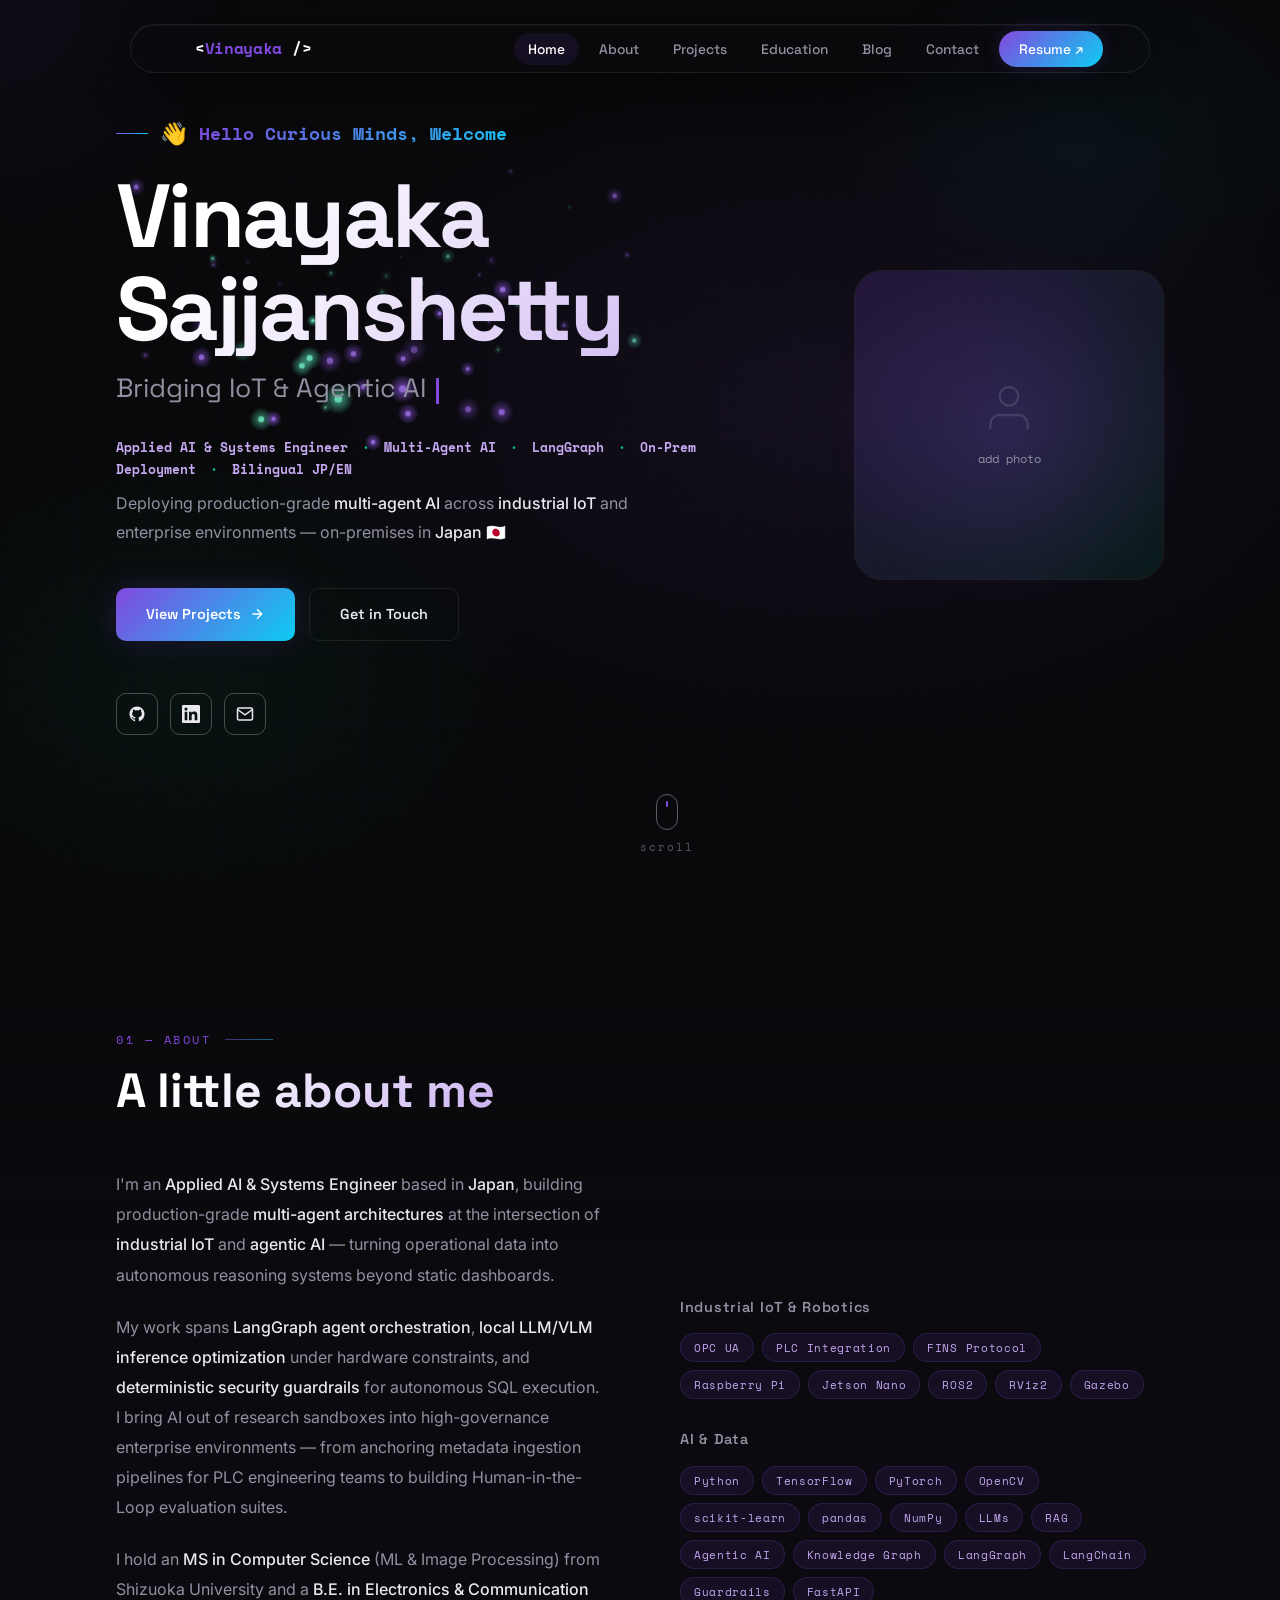
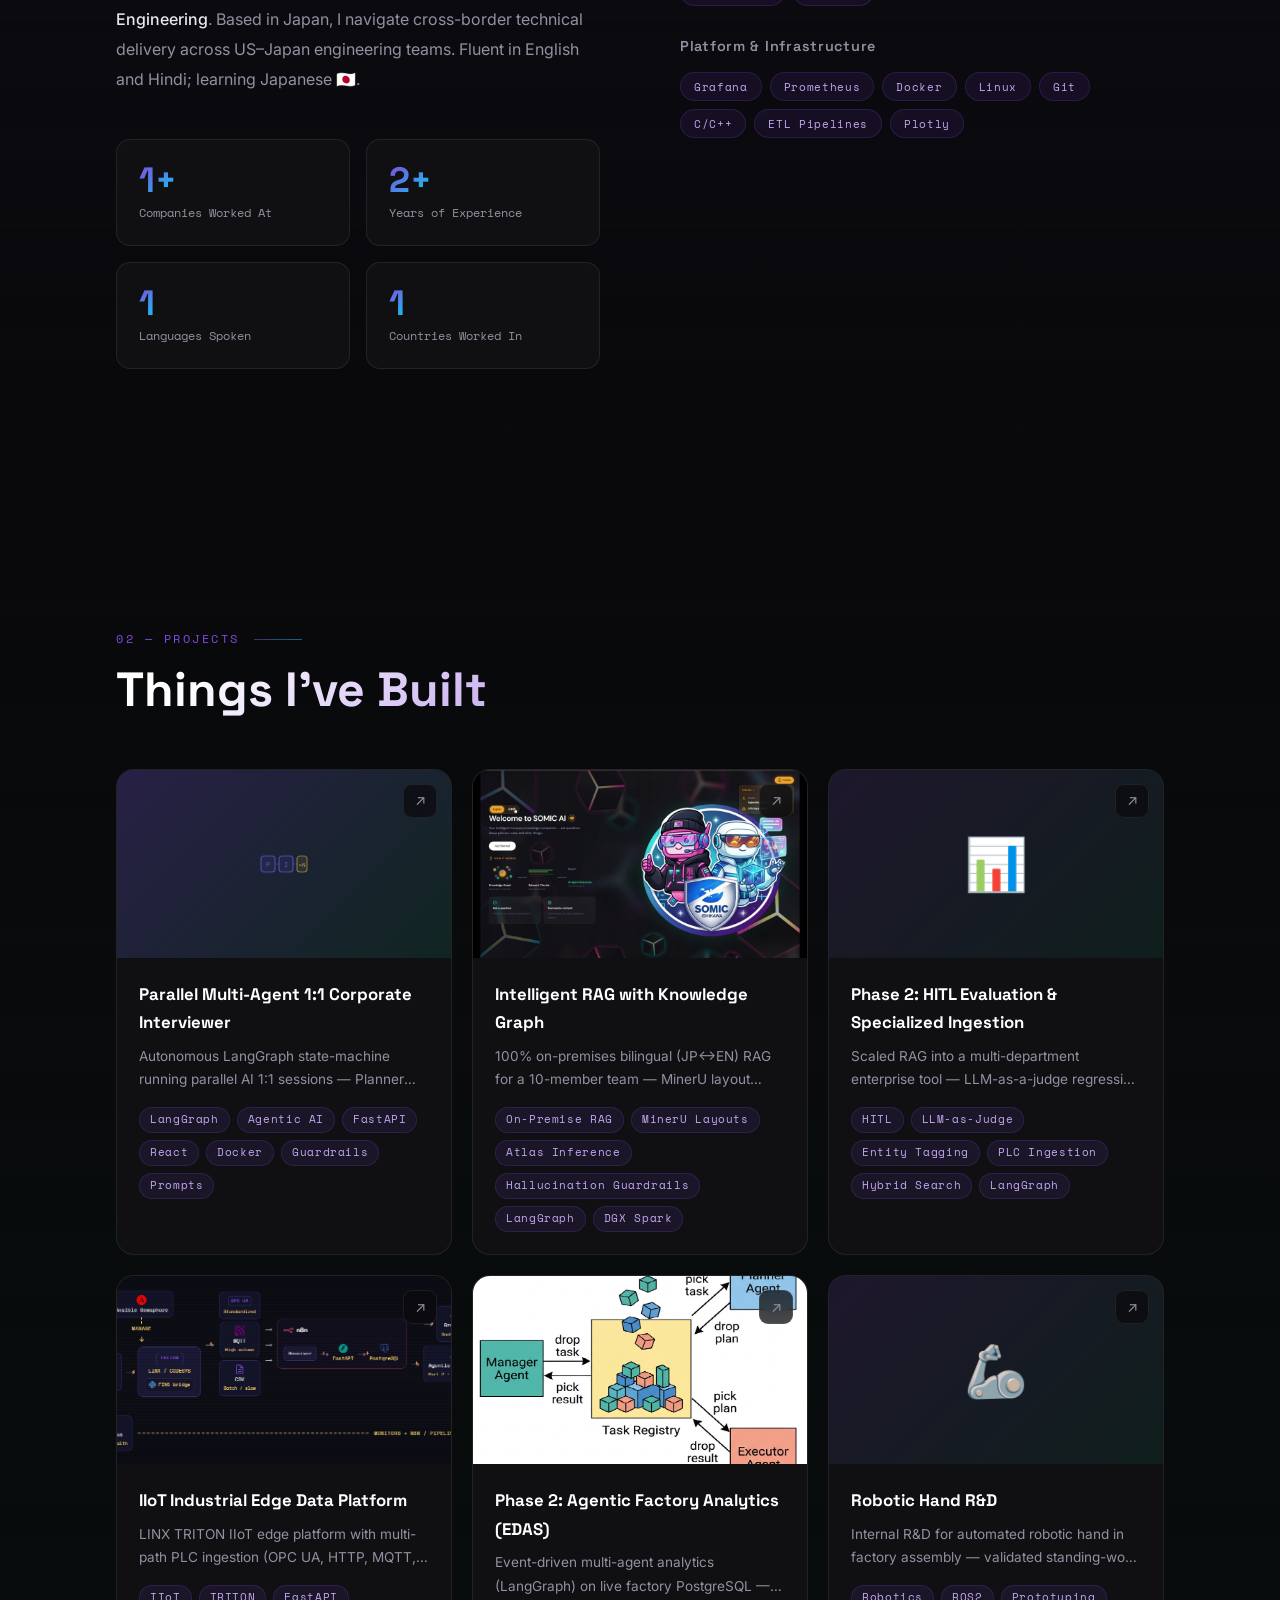
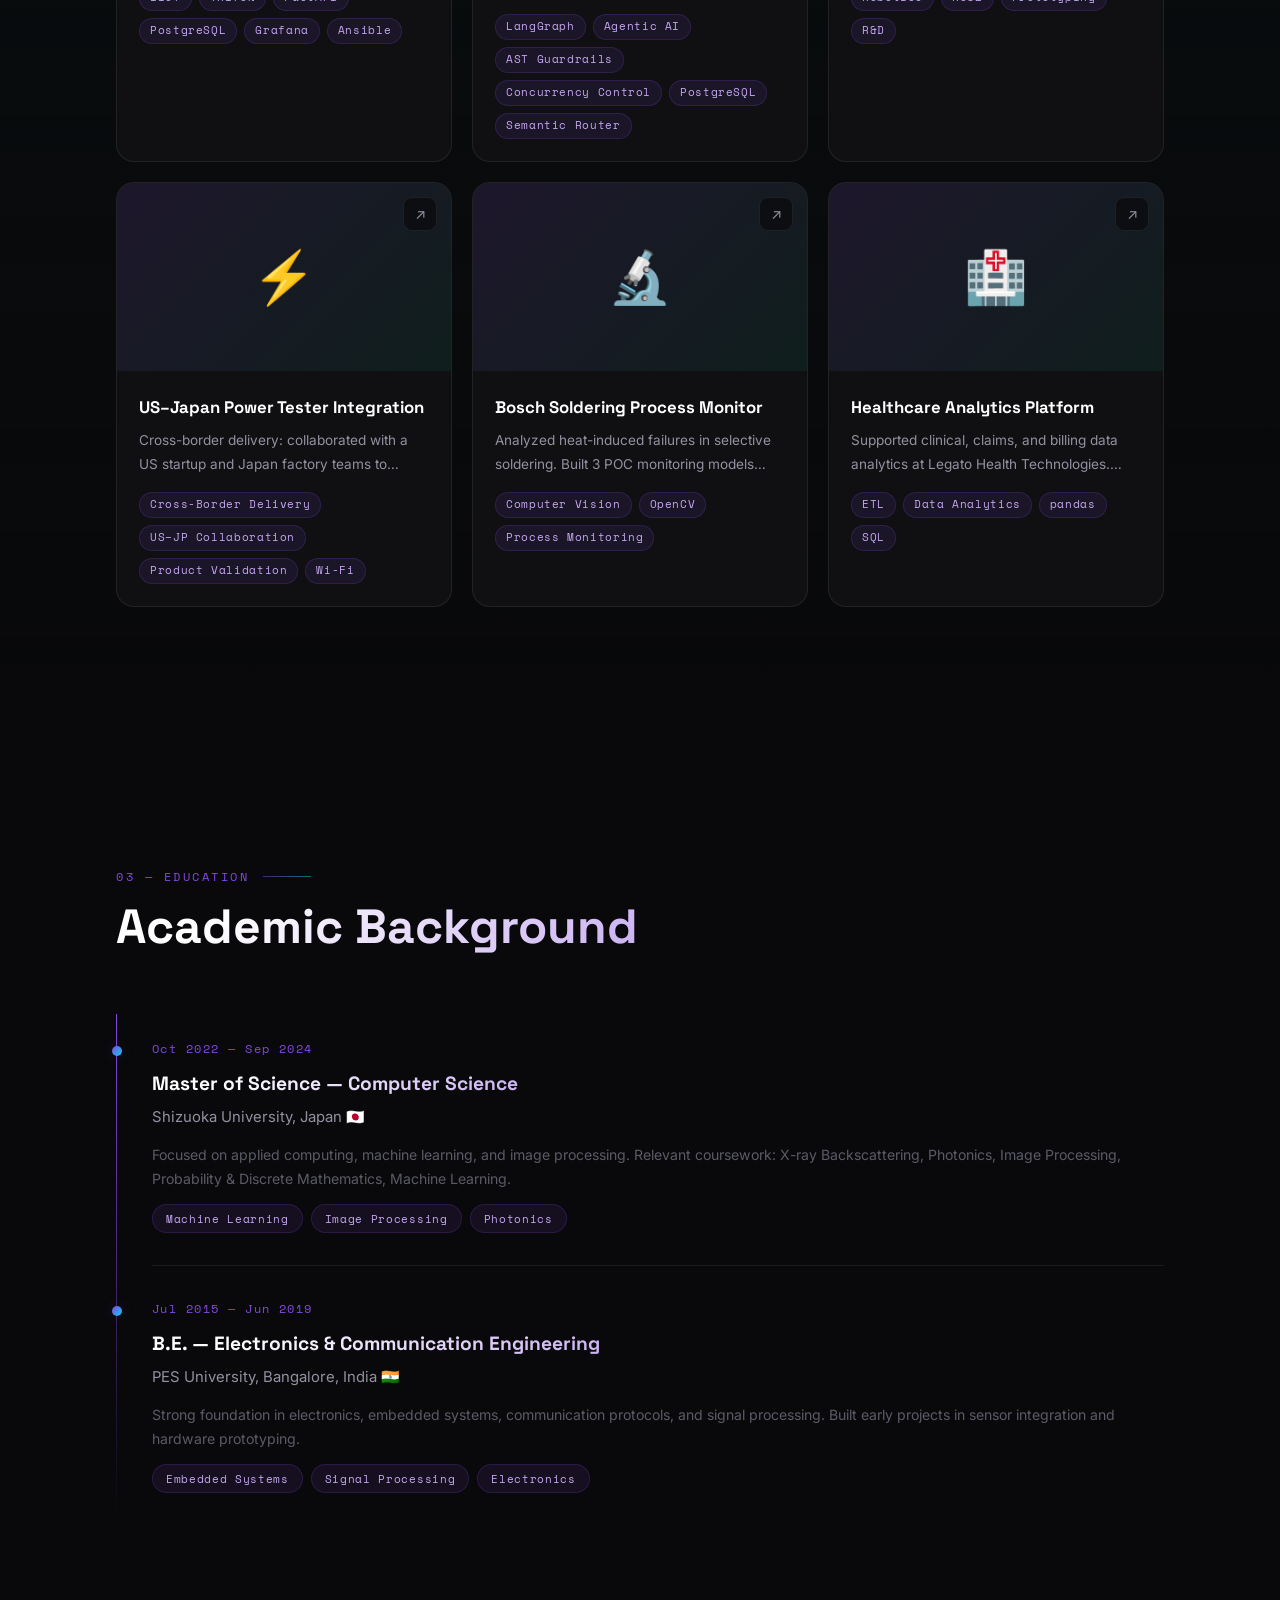
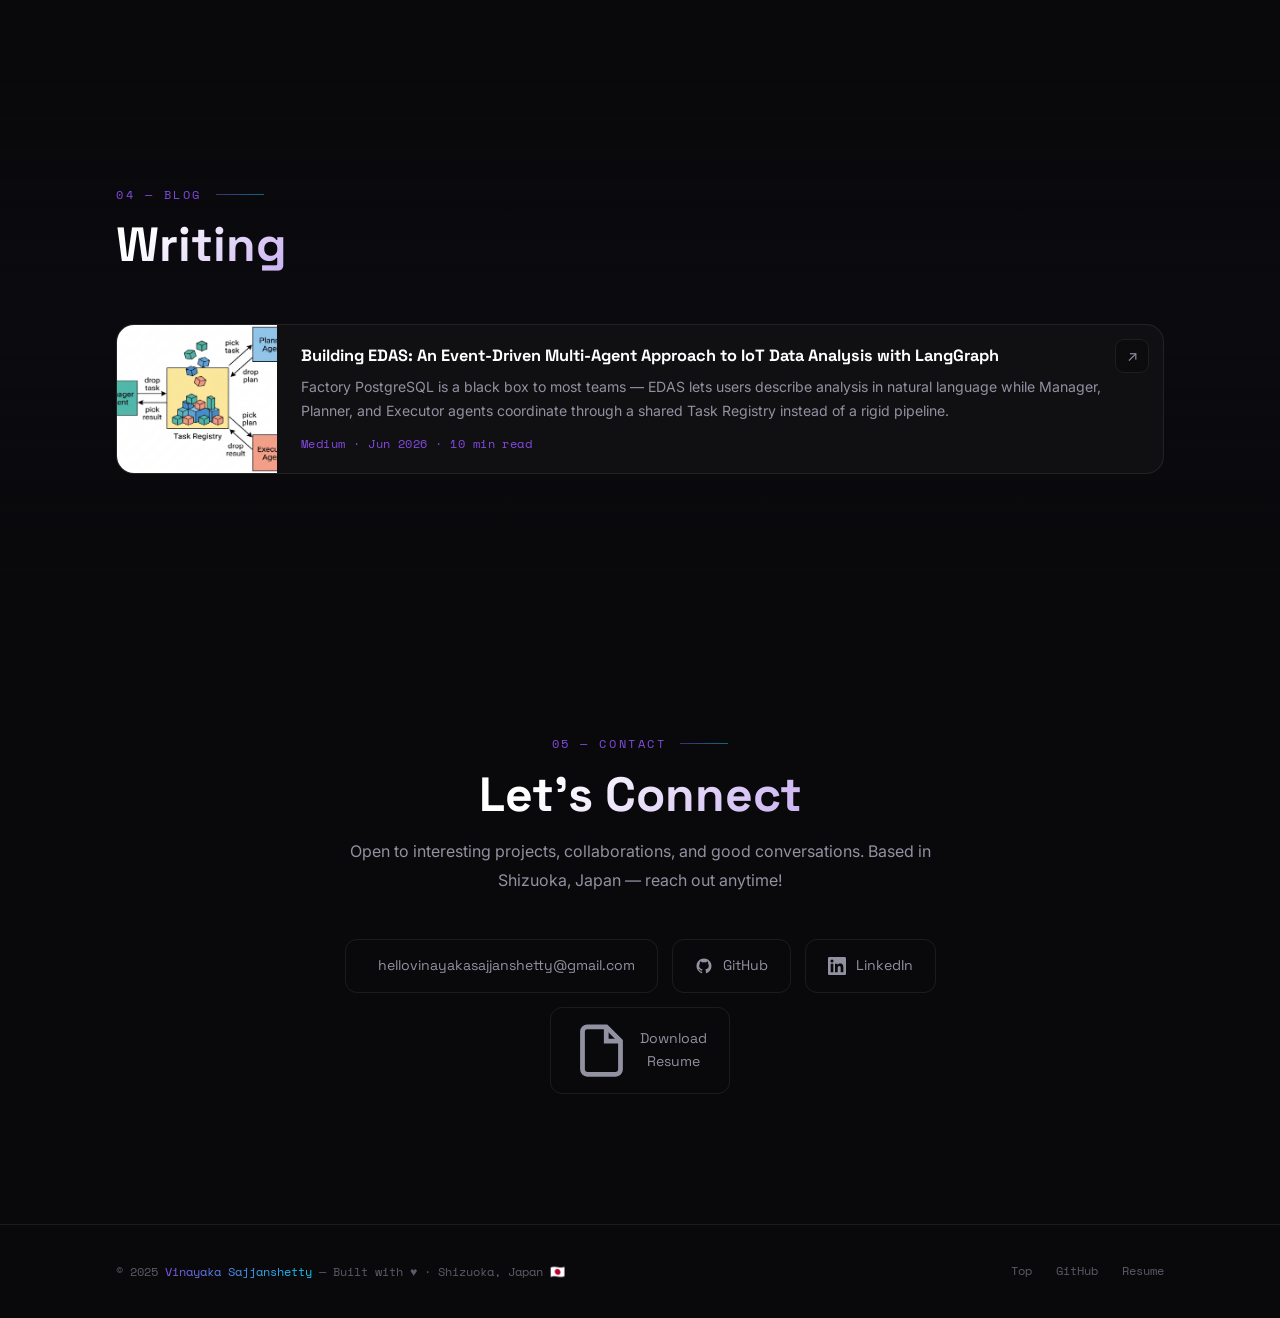
==== commit f91e3b77: "changed the portfolio "little about me"" ====
--- a/index.html
+++ b/index.html
@@ -49,10 +49,10 @@
             <span class="cursor-blink"></span>
           </p>
           <p class="hero-tags">
-            Applied AI Researcher <span class="role-sep">&middot;</span> Industrial IoT <span class="role-sep">&middot;</span> Agentic AI <span class="role-sep">&middot;</span> Physical AI <span class="role-sep">&middot;</span> LLMs <span class="role-sep">&middot;</span> RAG
+            Applied AI &amp; Systems Engineer <span class="role-sep">&middot;</span> Multi-Agent AI <span class="role-sep">&middot;</span> LangGraph <span class="role-sep">&middot;</span> On-Prem Deployment <span class="role-sep">&middot;</span> Bilingual JP/EN
           </p>
           <p class="hero-desc">
-            Connecting <strong>industrial IoT</strong> to <strong>agentic AI</strong> &mdash; so live operational data becomes <strong>intelligent analysis</strong>, not just dashboards. Based in <strong>Shizuoka, Japan 🇯🇵</strong>
+            Deploying production-grade <strong>multi-agent AI</strong> across <strong>industrial IoT</strong> and enterprise environments — on-premises in <strong>Japan 🇯🇵</strong>
           </p>
           <div class="hero-cta">
             <a href="#projects" class="btn btn-primary">
@@ -101,13 +101,13 @@
         <div class="about-text reveal">
           <h2 class="section-title">A little about me</h2>
           <p>
-            I'm an <strong>Applied AI Researcher</strong> based in <strong>Japan</strong>, working where <strong>industrial IoT</strong> meets <strong>agentic AI</strong> &mdash; building systems that don't just collect data, but <strong>analyze and reason</strong> over it.
+            I'm an <strong>Applied AI &amp; Systems Engineer</strong> based in <strong>Japan</strong>, building production-grade <strong>multi-agent architectures</strong> at the intersection of <strong>industrial IoT</strong> and <strong>agentic AI</strong> — turning operational data into autonomous reasoning systems beyond static dashboards.
           </p>
           <p>
-            My work spans <strong>LLM agents</strong>, <strong>edge data pipelines</strong>, and <strong>physical AI</strong> in manufacturing &mdash; from connected shop-floor signals to robotics prototypes tested on the factory floor. I also <strong>write</strong> on bridging IoT and intelligent agents &mdash; the space where most analytics still stops at dashboards.
+            My work spans <strong>LangGraph agent orchestration</strong>, <strong>local LLM/VLM inference optimization</strong> under hardware constraints, and <strong>deterministic security guardrails</strong> for autonomous SQL execution. I bring AI out of research sandboxes into high-governance enterprise environments — from anchoring metadata ingestion pipelines for PLC engineering teams to building Human-in-the-Loop evaluation suites.
           </p>
           <p>
-            Background in <strong>data analytics</strong> and an <strong>MS in Computer Science</strong> (ML &amp; image processing). Also an <strong>NPO volunteer</strong> and <strong>part-time English instructor</strong> in Japan. Fluent in English and Hindi; learning Japanese 🇯🇵.
+            I hold an <strong>MS in Computer Science</strong> (ML &amp; Image Processing) from Shizuoka University and a <strong>B.E. in Electronics &amp; Communication Engineering</strong>. Based in Japan, I navigate cross-border technical delivery across US–Japan engineering teams. Fluent in English and Hindi; learning Japanese 🇯🇵.
           </p>
 
           <div class="about-stats stagger">
@@ -156,6 +156,9 @@
             <span class="tag">RAG</span>
             <span class="tag">Agentic AI</span>
             <span class="tag">Knowledge Graph</span>
+            <span class="tag">LangGraph</span>
+            <span class="tag">LangChain</span>
+            <span class="tag">Guardrails</span>
             <span class="tag">FastAPI</span>
           </div>
 
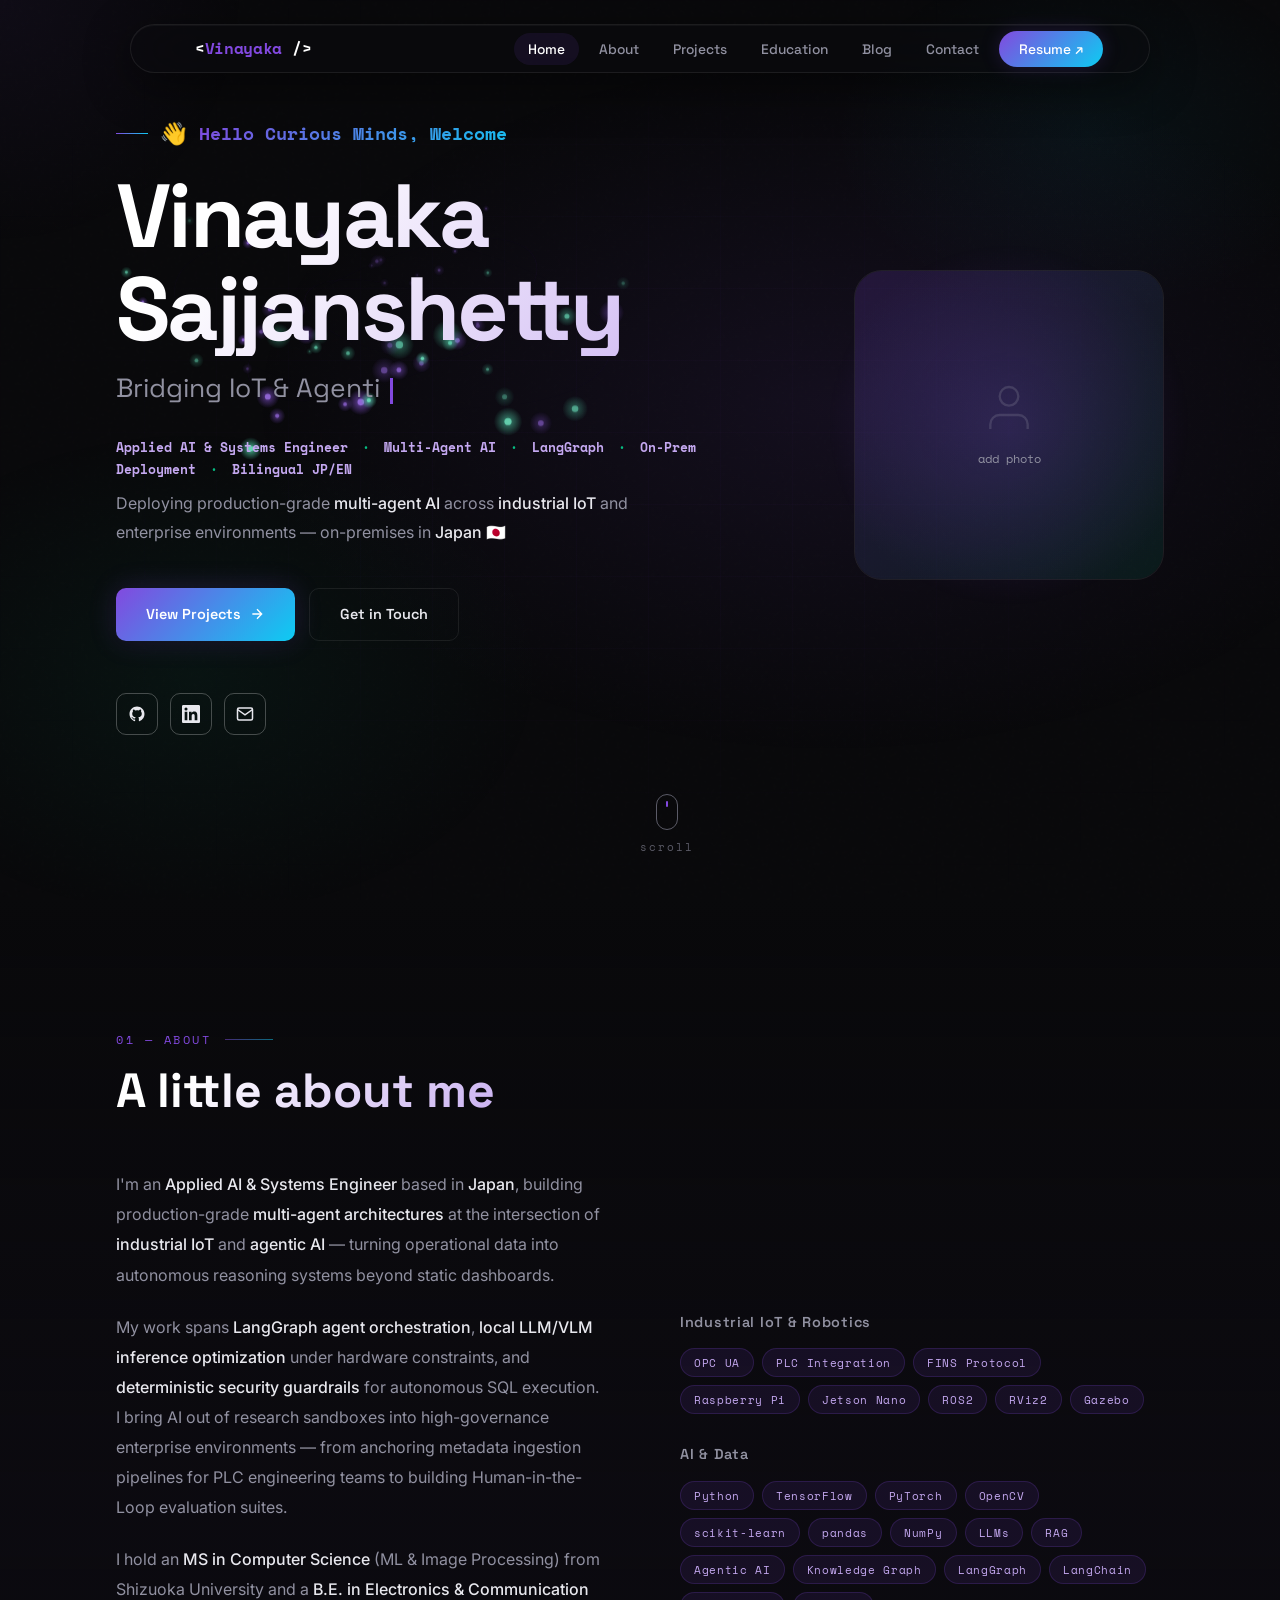
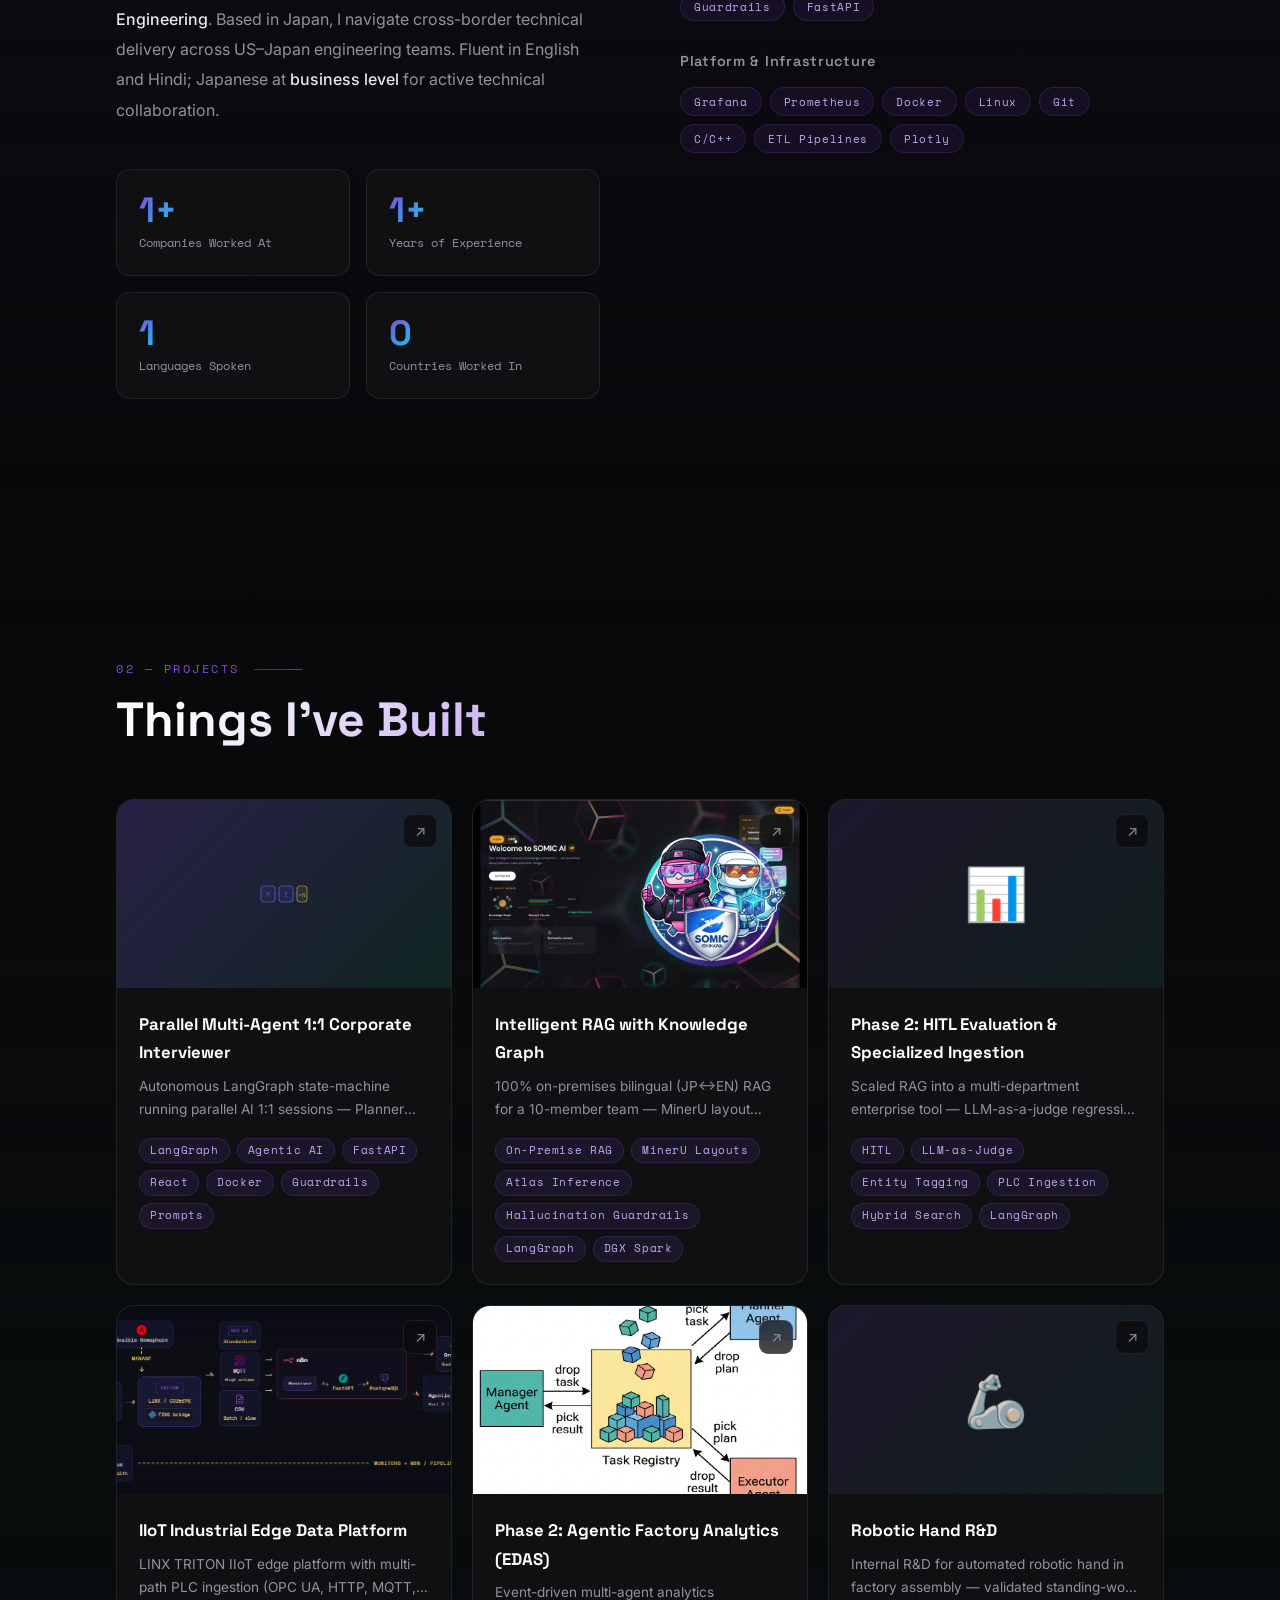
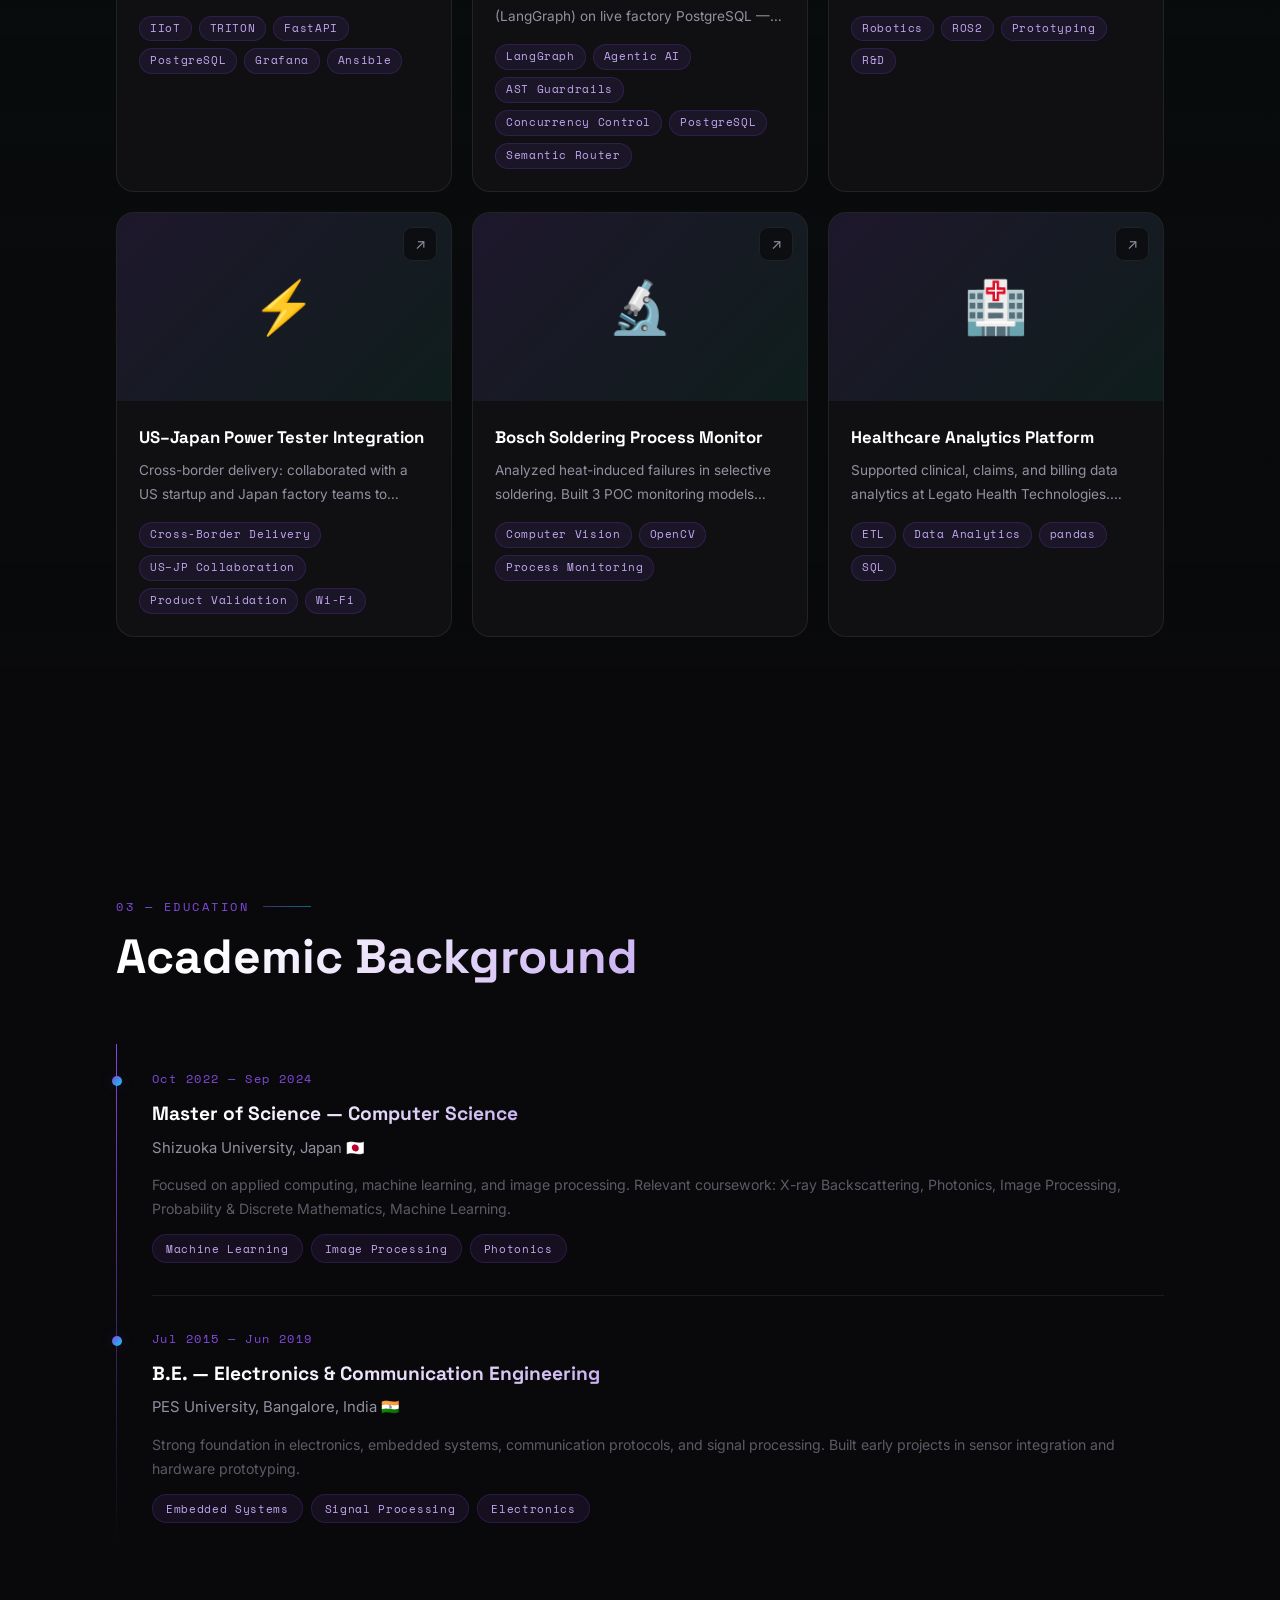
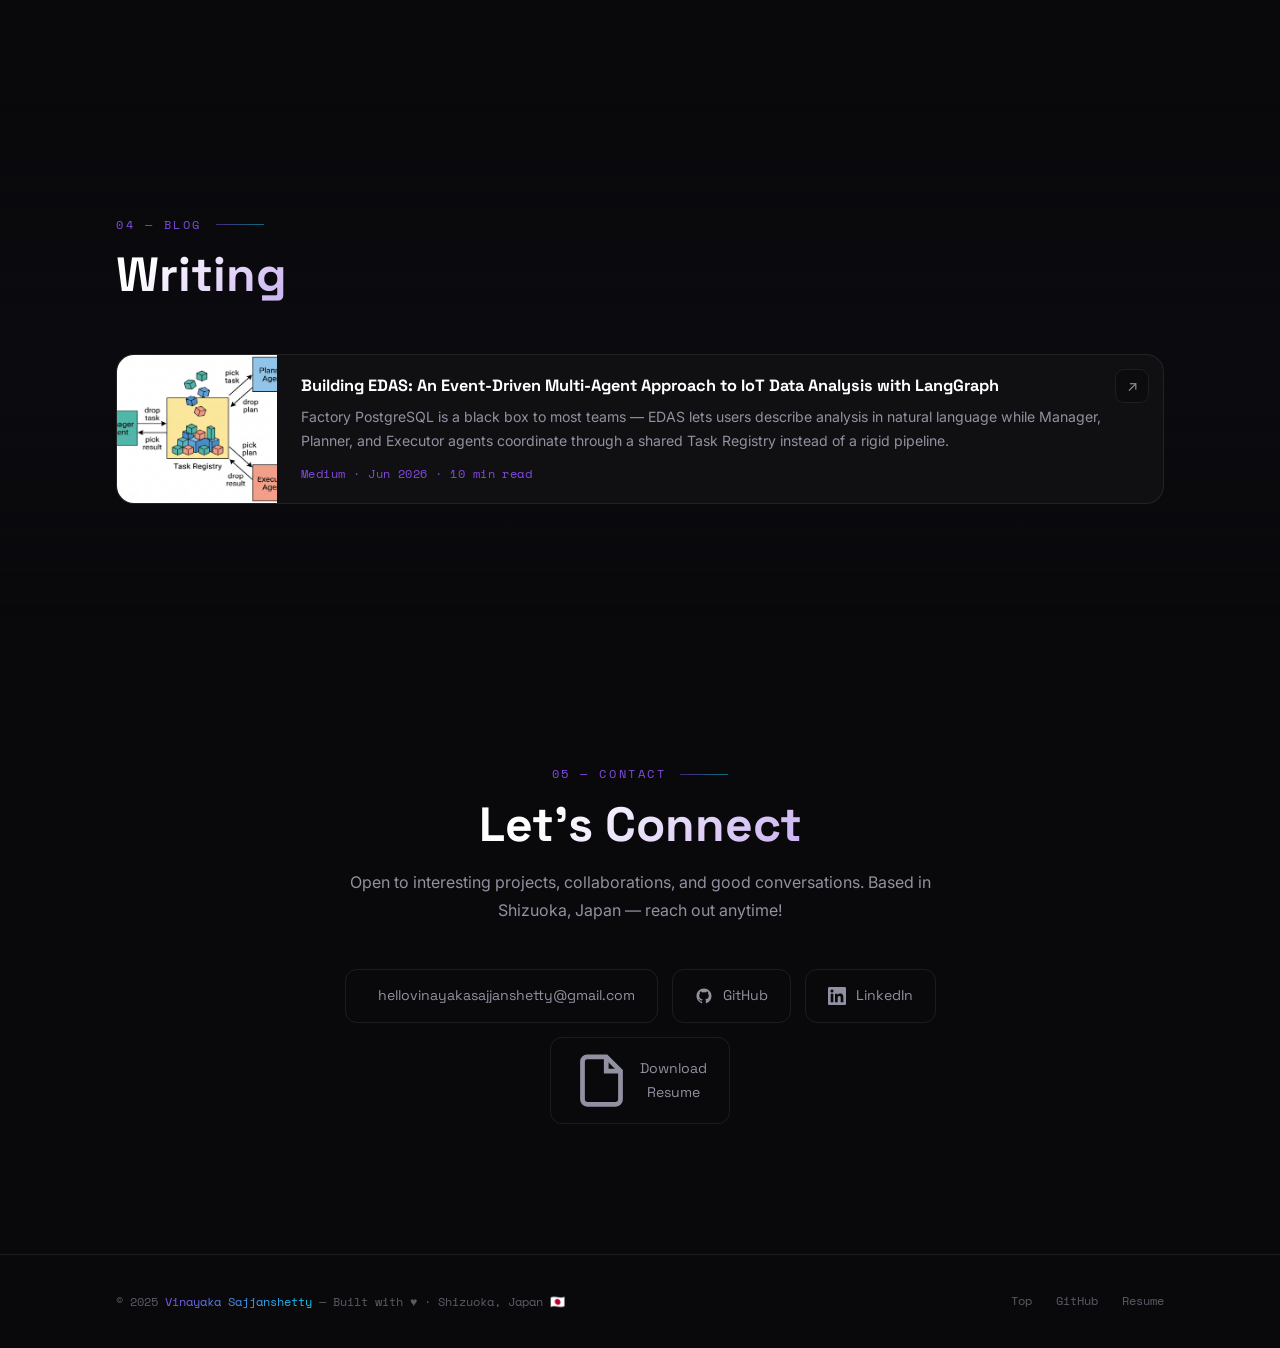
==== commit 2f75ea5a: "fixed resume link" ====
--- a/index.html
+++ b/index.html
@@ -107,7 +107,7 @@
             My work spans <strong>LangGraph agent orchestration</strong>, <strong>local LLM/VLM inference optimization</strong> under hardware constraints, and <strong>deterministic security guardrails</strong> for autonomous SQL execution. I bring AI out of research sandboxes into high-governance enterprise environments — from anchoring metadata ingestion pipelines for PLC engineering teams to building Human-in-the-Loop evaluation suites.
           </p>
           <p>
-            I hold an <strong>MS in Computer Science</strong> (ML &amp; Image Processing) from Shizuoka University and a <strong>B.E. in Electronics &amp; Communication Engineering</strong>. Based in Japan, I navigate cross-border technical delivery across US–Japan engineering teams. Fluent in English and Hindi; learning Japanese 🇯🇵.
+            I hold an <strong>MS in Computer Science</strong> (ML &amp; Image Processing) from Shizuoka University and a <strong>B.E. in Electronics &amp; Communication Engineering</strong>. Based in Japan, I navigate cross-border technical delivery across US–Japan engineering teams. Fluent in English and Hindi; Japanese at <strong>business level</strong> for active technical collaboration.
           </p>
 
           <div class="about-stats stagger">
@@ -116,7 +116,7 @@
               <div class="stat-label">Companies Worked At</div>
             </div>
             <div class="stat-card" style="--i:1">
-              <div class="stat-num" data-target="5" data-suffix="+">0<span>+</span></div>
+              <div class="stat-num" data-target="4" data-suffix="+">0<span>+</span></div>
               <div class="stat-label">Years of Experience</div>
             </div>
             <div class="stat-card" style="--i:2">
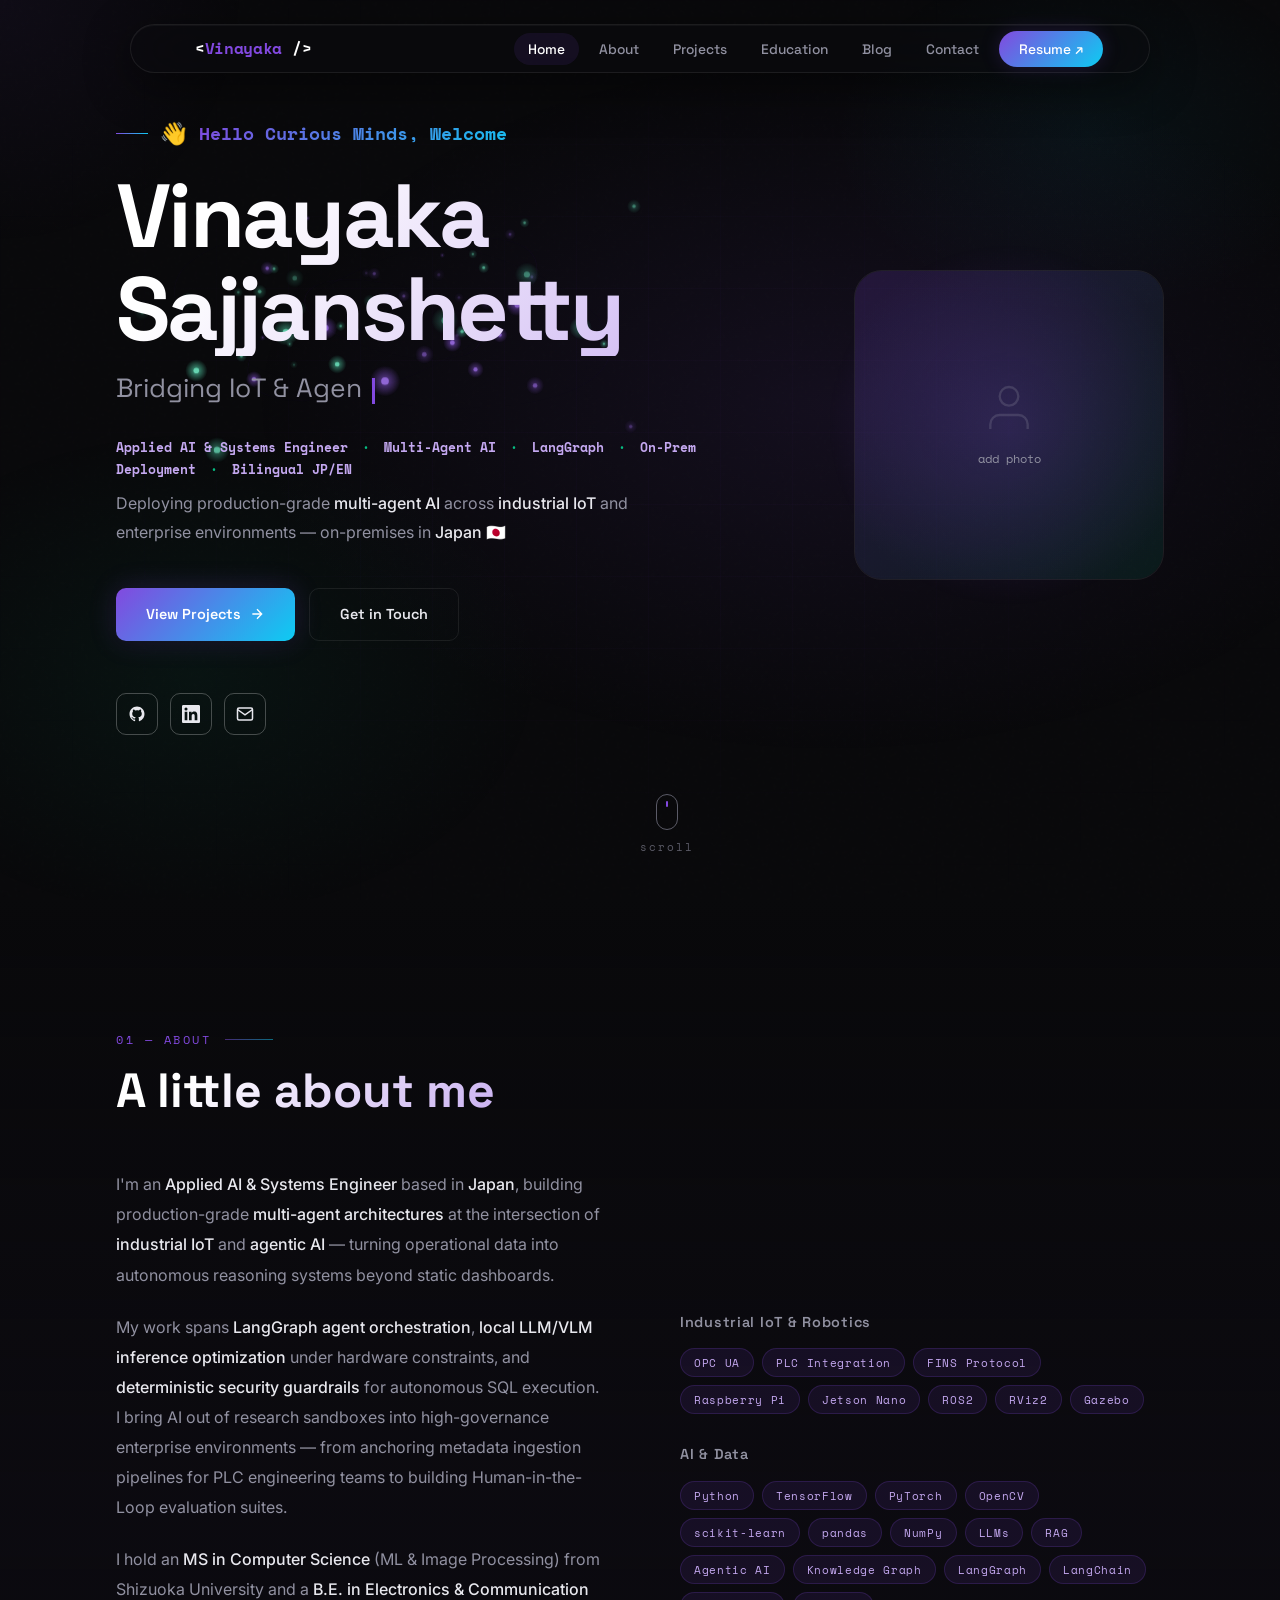
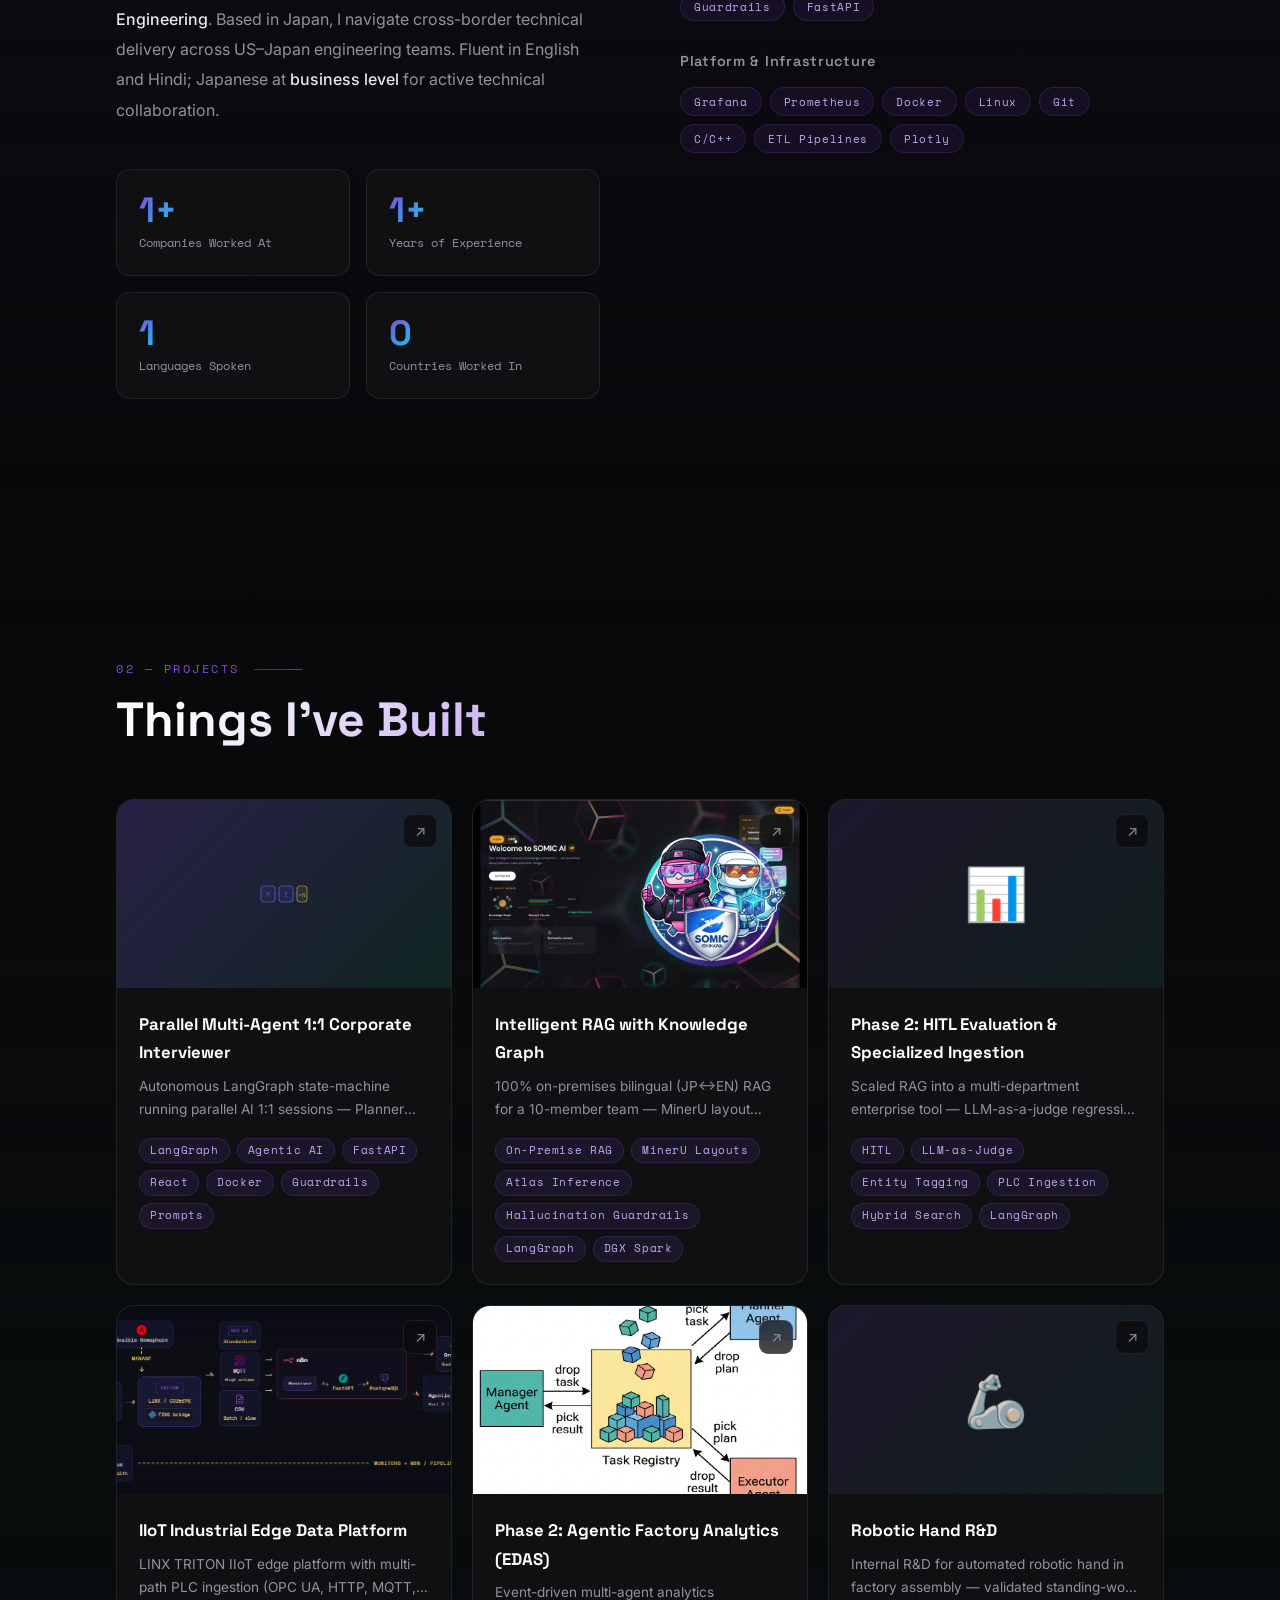
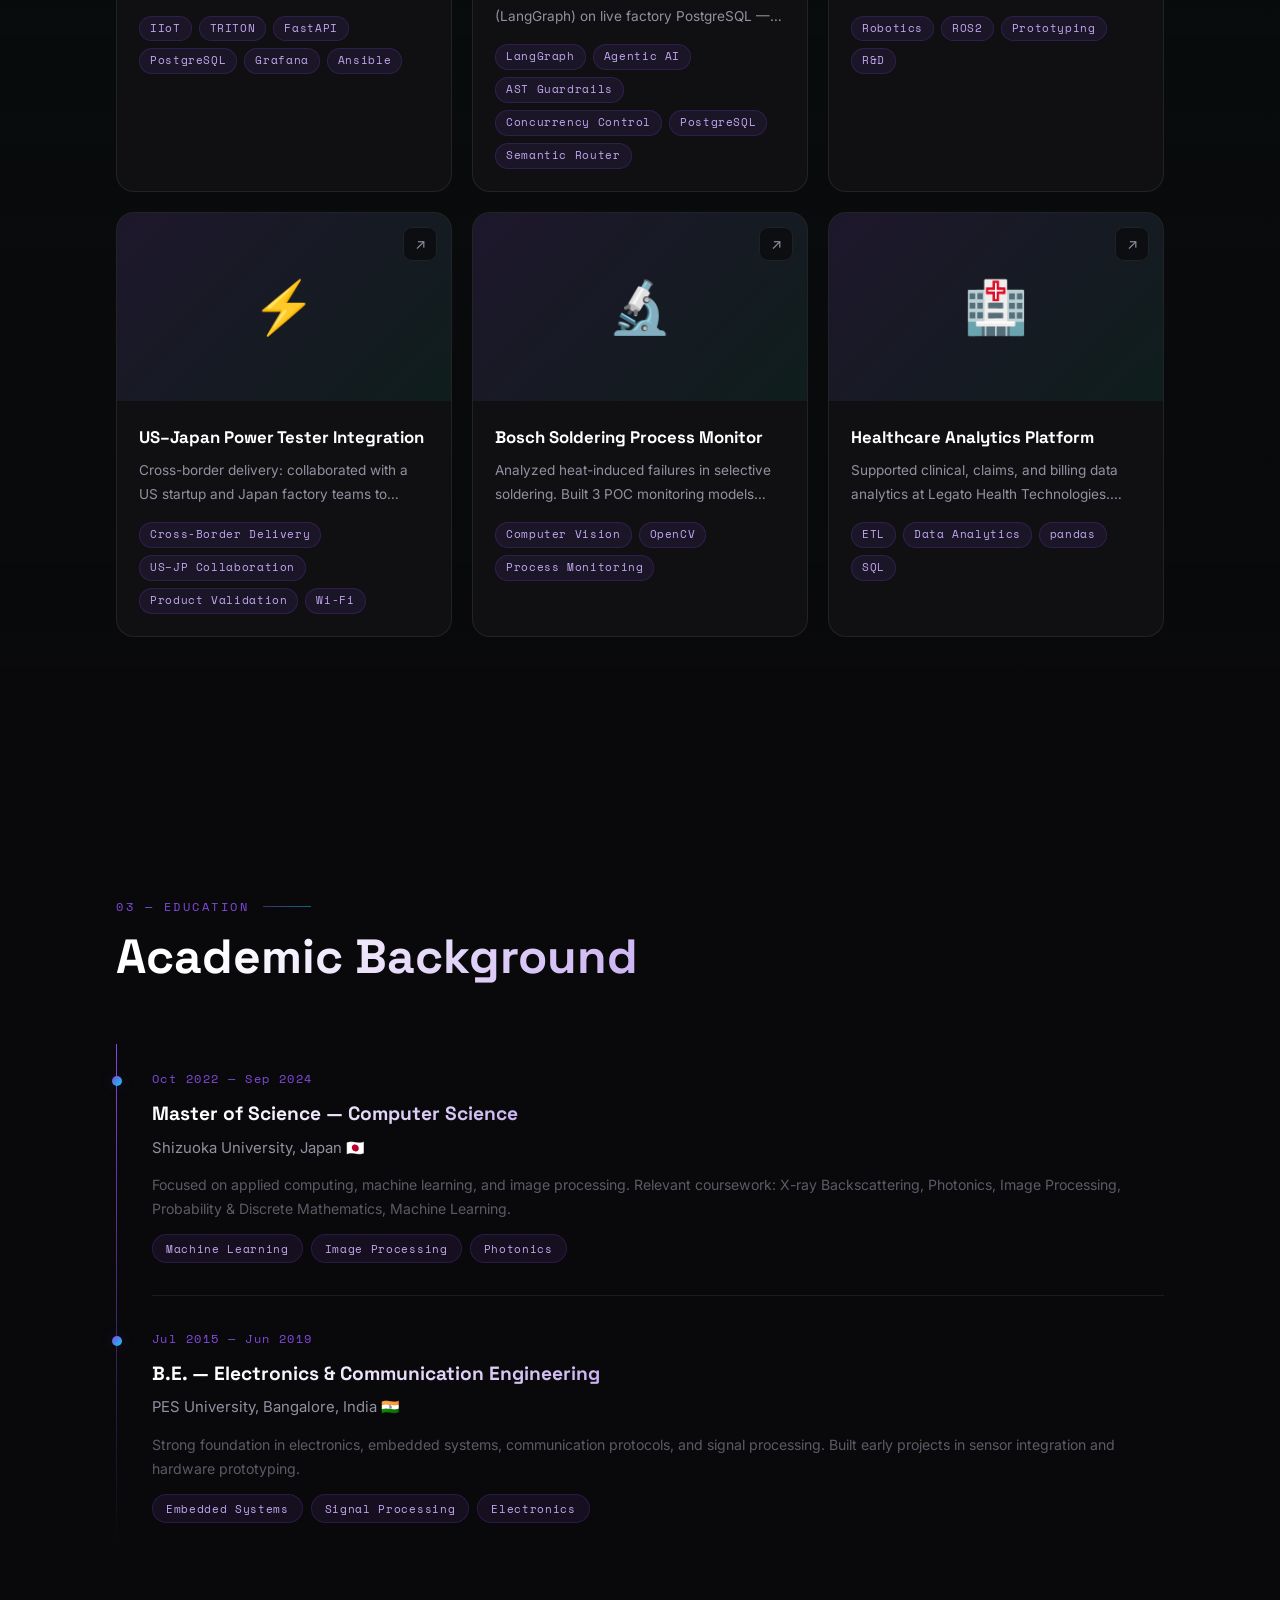
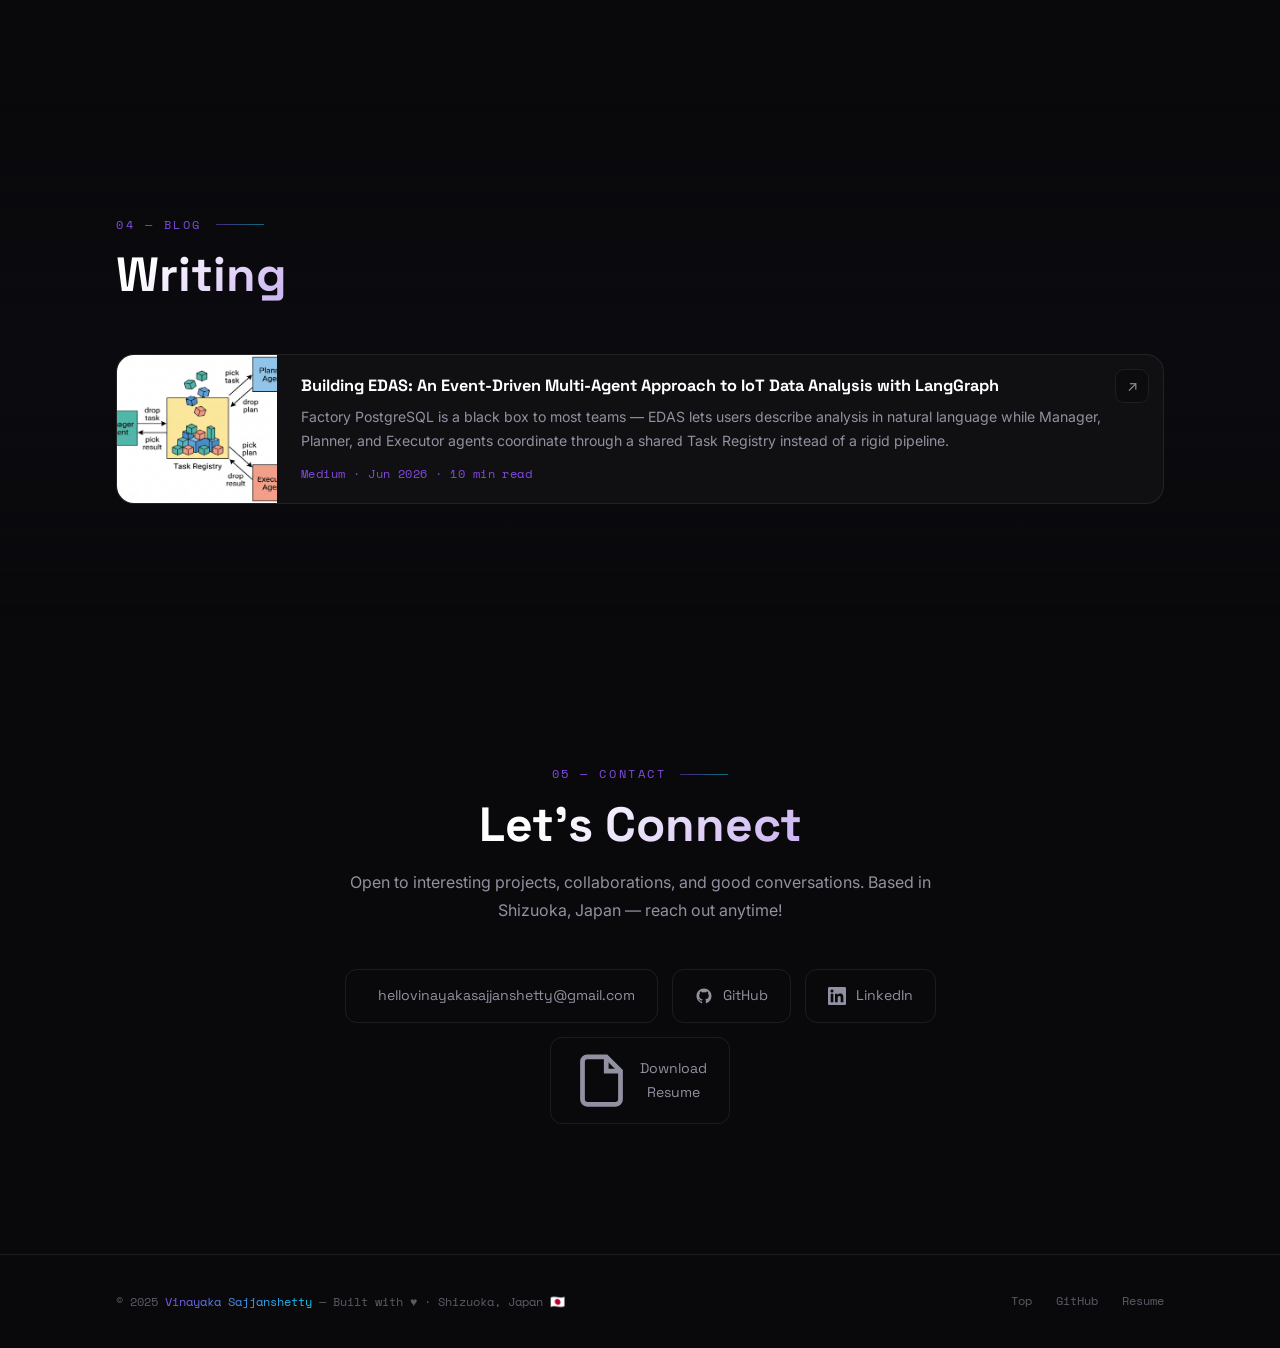
==== commit b546da95: "the japanese resume been added in this step" ====
--- a/index.html
+++ b/index.html
@@ -25,7 +25,7 @@
         <li><a href="#education">Education</a></li>
         <li><a href="#blog">Blog</a></li>
         <li><a href="#contact">Contact</a></li>
-        <li><a href="resume.pdf" target="_blank" class="nav-resume">Resume ↗</a></li>
+        <li><a href="resume.html" class="nav-resume">Resume ↗</a></li>
       </ul>
       <div class="nav-toggle" aria-label="Toggle menu">
         <span></span><span></span><span></span>
@@ -496,7 +496,7 @@
             <svg viewBox="0 0 24 24" width="18" height="18" fill="currentColor"><path d="M20.447 20.452h-3.554v-5.569c0-1.328-.027-3.037-1.852-3.037-1.853 0-2.136 1.445-2.136 2.939v5.667H9.351V9h3.414v1.561h.046c.477-.9 1.637-1.85 3.37-1.85 3.601 0 4.267 2.37 4.267 5.455v6.286zM5.337 7.433a2.062 2.062 0 01-2.063-2.065 2.064 2.064 0 112.063 2.065zm1.782 13.019H3.555V9h3.564v11.452zM22.225 0H1.771C.792 0 0 .774 0 1.729v20.542C0 23.227.792 24 1.771 24h20.451C23.2 24 24 23.227 24 22.271V1.729C24 .774 23.2 0 22.222 0h.003z"/></svg>
             LinkedIn
           </a>
-          <a href="resume.pdf" target="_blank" class="contact-link">
+          <a href="resume.html" class="contact-link">
             <svg viewBox="0 0 24 24" fill="none" stroke="currentColor" stroke-width="2"><path d="M14 2H6a2 2 0 0 0-2 2v16a2 2 0 0 0 2 2h12a2 2 0 0 0 2-2V8z"/><polyline points="14 2 14 8 20 8"/></svg>
             Download Resume
           </a>
@@ -513,7 +513,7 @@
       <div class="footer-links">
         <a href="#home">Top</a>
         <a href="https://github.com/vinayakas1997" target="_blank">GitHub</a>
-        <a href="resume.pdf" target="_blank">Resume</a>
+        <a href="resume.html">Resume</a>
       </div>
     </div>
   </footer>
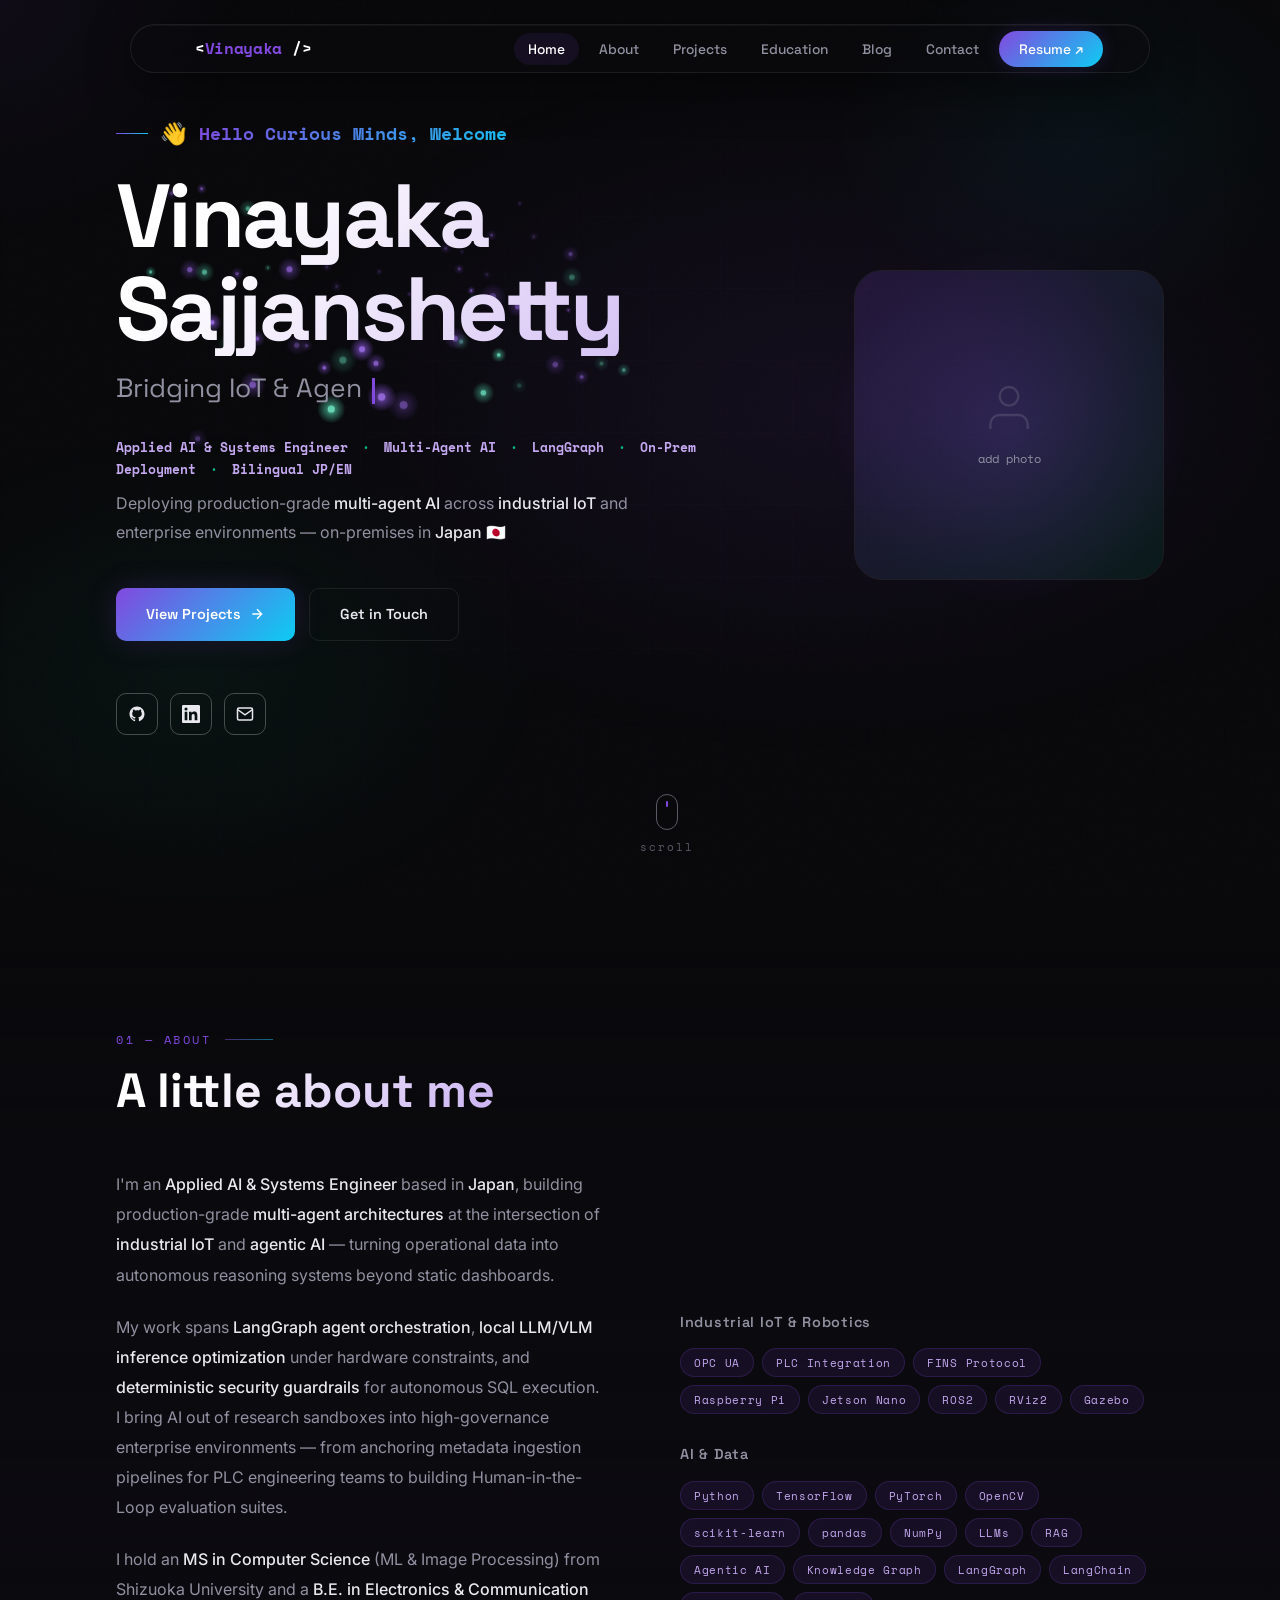
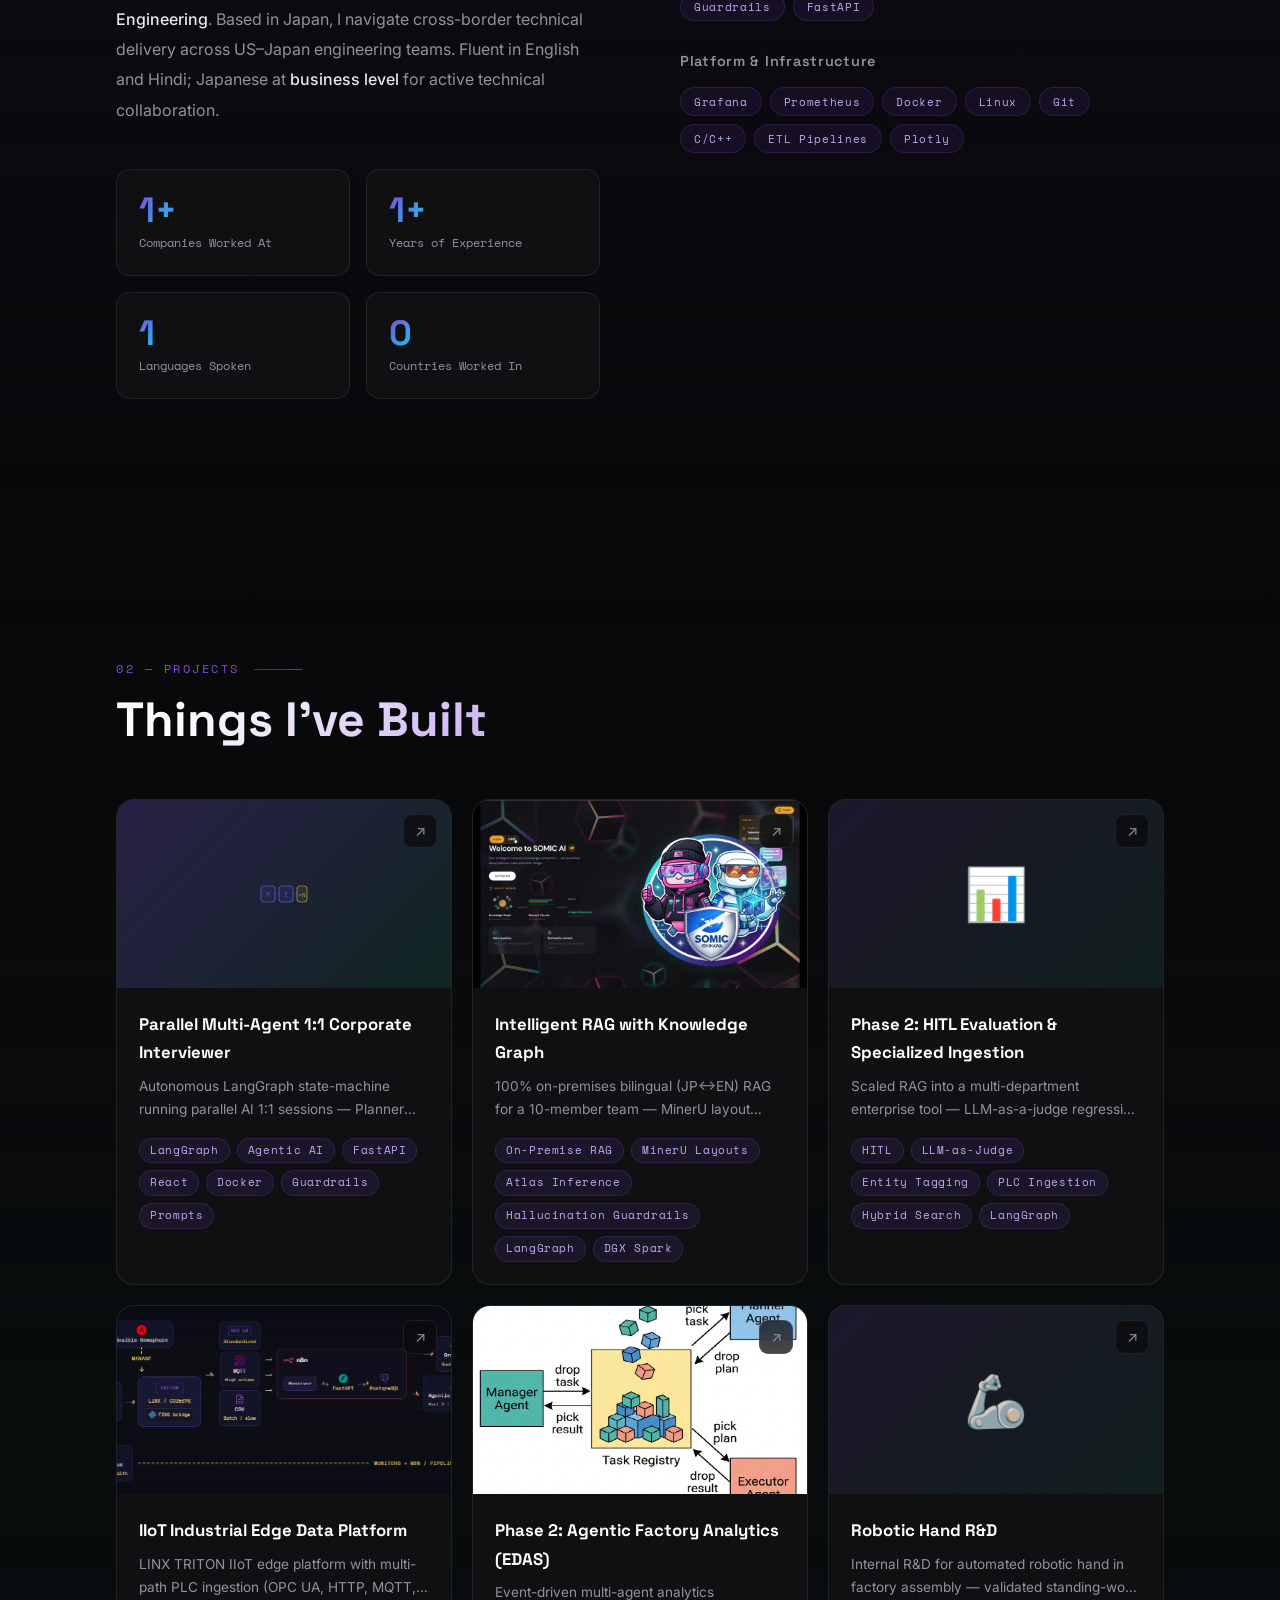
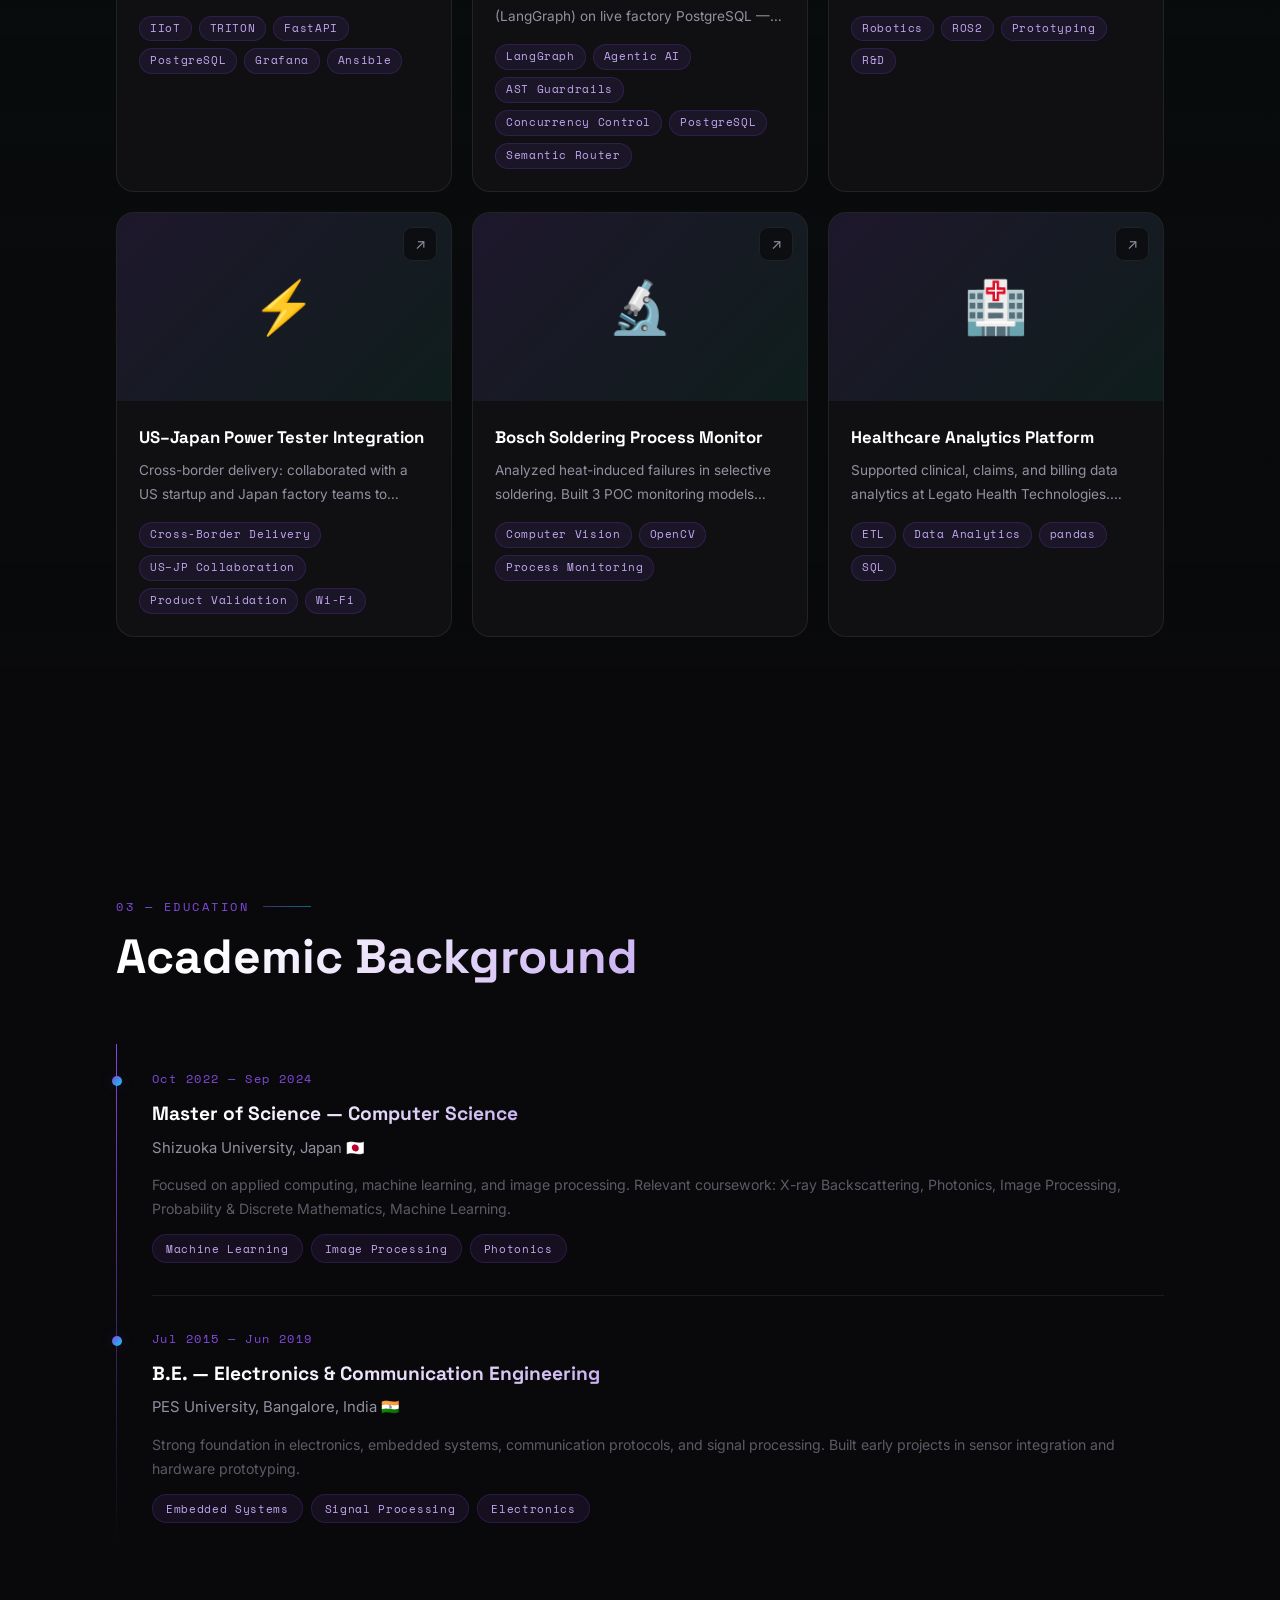
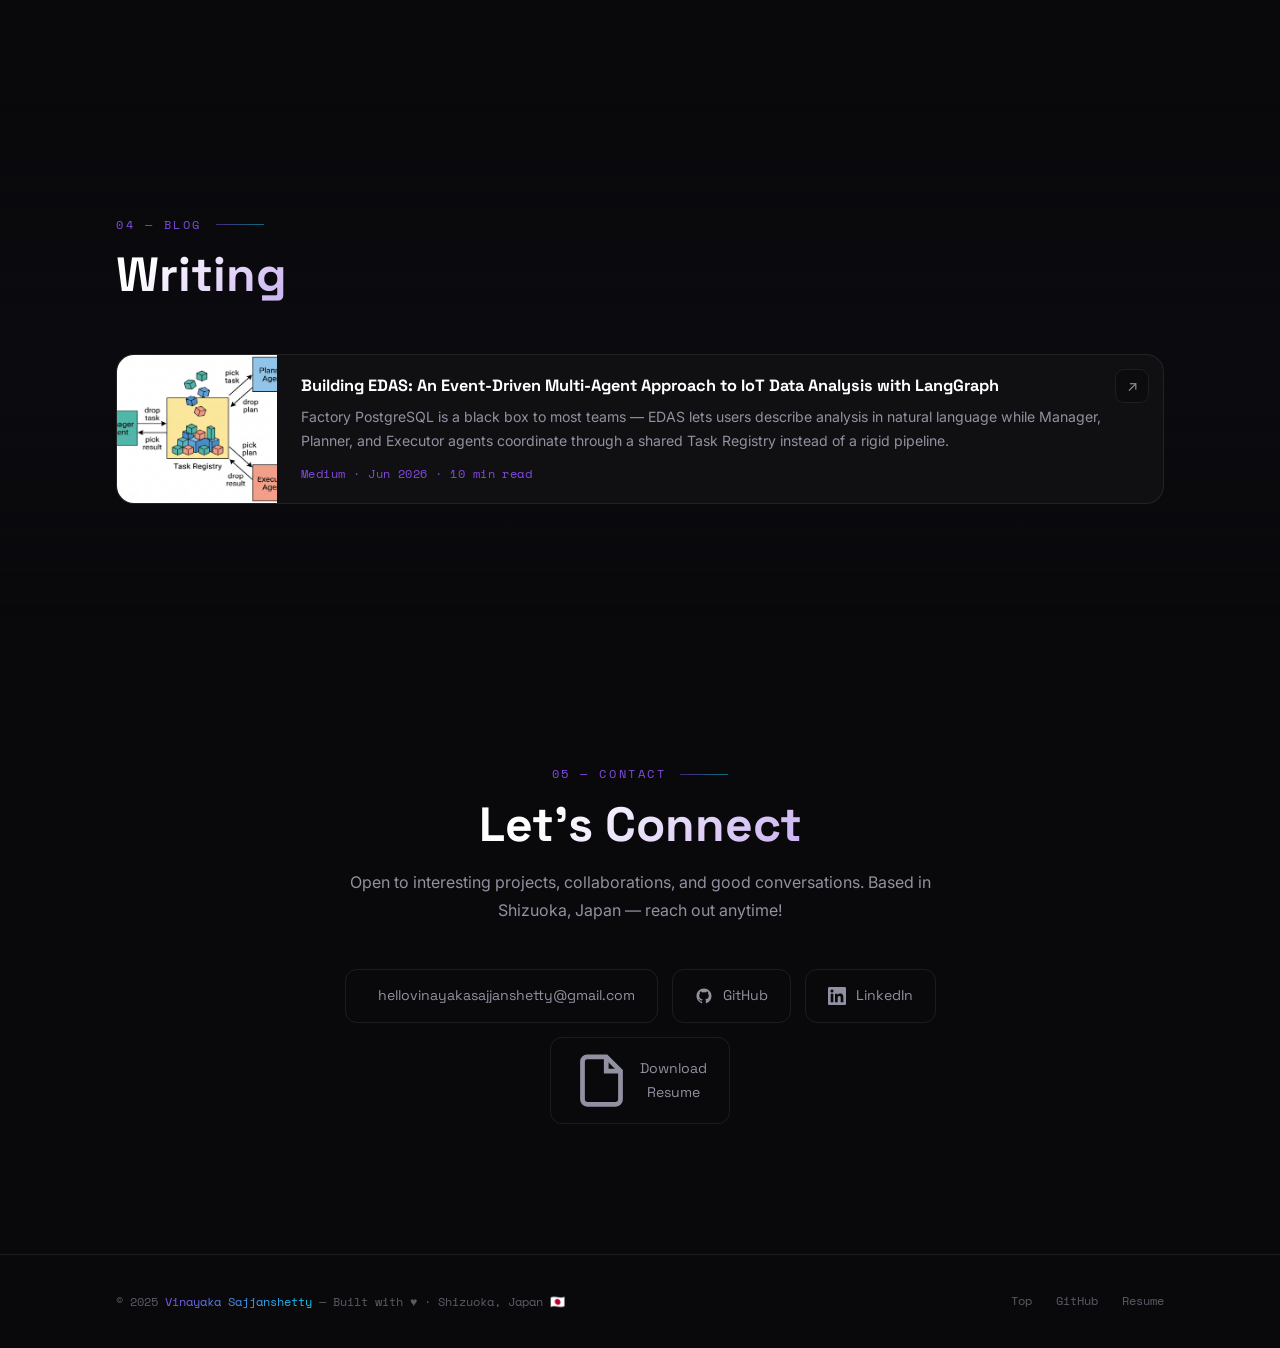
==== commit a4c22ac9: "editted teh japanese name and updated" ====
--- a/index.html
+++ b/index.html
@@ -114,18 +114,37 @@
             <div class="stat-card" style="--i:0">
               <div class="stat-num" data-target="3" data-suffix="+">0<span>+</span></div>
               <div class="stat-label">Companies Worked At</div>
+              <div class="stat-details">
+                <span class="stat-detail"><i class="stat-dot"></i>Somic Ishikawa<span class="stat-detail-meta">Japan · 2024–Present</span></span>
+                <span class="stat-detail"><i class="stat-dot"></i>Legato Health Technologies<span class="stat-detail-meta">India · 2020–2022</span></span>
+                <span class="stat-detail"><i class="stat-dot"></i>Bosch Automotive Electronics<span class="stat-detail-meta">India · 2019</span></span>
+              </div>
             </div>
             <div class="stat-card" style="--i:1">
               <div class="stat-num" data-target="4" data-suffix="+">0<span>+</span></div>
               <div class="stat-label">Years of Experience</div>
+              <div class="stat-details">
+                <span class="stat-detail"><i class="stat-dot"></i>Applied AI &amp; Systems Engineer<span class="stat-detail-meta">Somic · 2024–Present</span></span>
+                <span class="stat-detail"><i class="stat-dot"></i>Software Engineer, Data &amp; Analytics<span class="stat-detail-meta">Legato · 2020–2022</span></span>
+                <span class="stat-detail"><i class="stat-dot"></i>Engineering Intern<span class="stat-detail-meta">Bosch · 2019</span></span>
+              </div>
             </div>
             <div class="stat-card" style="--i:2">
               <div class="stat-num" data-target="3" data-suffix="">0</div>
               <div class="stat-label">Languages Spoken</div>
+              <div class="stat-details">
+                <span class="stat-detail"><i class="stat-dot"></i>English<span class="stat-detail-meta">Native</span></span>
+                <span class="stat-detail"><i class="stat-dot"></i>Hindi<span class="stat-detail-meta">Native</span></span>
+                <span class="stat-detail"><i class="stat-dot"></i>Japanese<span class="stat-detail-meta">Business</span></span>
+              </div>
             </div>
             <div class="stat-card" style="--i:3">
               <div class="stat-num" data-target="2" data-suffix="">0</div>
               <div class="stat-label">Countries Worked In</div>
+              <div class="stat-details">
+                <span class="stat-detail"><i class="stat-dot"></i>Japan<span class="stat-detail-meta">Somic Ishikawa</span></span>
+                <span class="stat-detail"><i class="stat-dot"></i>India<span class="stat-detail-meta">Legato · Bosch</span></span>
+              </div>
             </div>
           </div>
         </div>
--- a/css/sections.css
+++ b/css/sections.css
@@ -10,7 +10,7 @@
 .about-text p { color:var(--text-muted); font-size:1rem; line-height:1.88; margin-bottom:22px; }
 .about-text p strong { color:var(--text); font-weight:500; }
 
-.about-stats { display:grid; grid-template-columns:1fr 1fr; gap:16px; margin-top:44px; }
+.about-stats { display:grid; grid-template-columns:1fr 1fr; gap:16px; margin-top:44px; align-items:start; }
 
 .stat-card {
   background: var(--bg-card); border:1px solid var(--border);
@@ -27,6 +27,36 @@
 
 .stat-num { font-family:var(--font-display); font-size:2.2rem; font-weight:700; line-height:1; margin-bottom:5px; background:var(--grad-primary); -webkit-background-clip:text; -webkit-text-fill-color:transparent; background-clip:text; display:inline-block; }
 .stat-label { font-size:0.78rem; color:var(--text-muted); font-family:var(--font-mono); }
+
+/* ── Expandable stat details ── */
+.stat-details {
+  max-height:0; opacity:0; overflow:hidden;
+  transform: translateY(-6px);
+  transition: max-height .45s cubic-bezier(.4,0,.2,1), opacity .3s ease, transform .35s ease;
+  margin-top:0;
+}
+.stat-card:hover .stat-details,
+.stat-card.open .stat-details {
+  max-height:180px; opacity:1;
+  transform: translateY(0);
+  margin-top:14px;
+  padding-top:12px;
+  border-top:1px solid hsla(263,70%,60%,0.25);
+}
+.stat-detail {
+  display:flex; align-items:center; flex-wrap:wrap; gap:6px;
+  font-size:0.82rem; font-weight:500; color:var(--text);
+  padding:4px 0; line-height:1.4;
+}
+.stat-detail-meta {
+  font-family:var(--font-mono); font-size:0.68rem;
+  color:var(--accent-light); letter-spacing:0.02em;
+}
+.stat-dot {
+  width:6px; height:6px; border-radius:50%;
+  background:var(--grad-primary); box-shadow:0 0 8px var(--accent-glow);
+  flex:none;
+}
 
 .about-skills h3 { font-family:var(--font-display); font-size:0.9rem; font-weight:600; color:var(--text-muted); margin-bottom:14px; margin-top:28px; letter-spacing:0.05em; }
 .about-skills h3:first-child { margin-top:0; }
